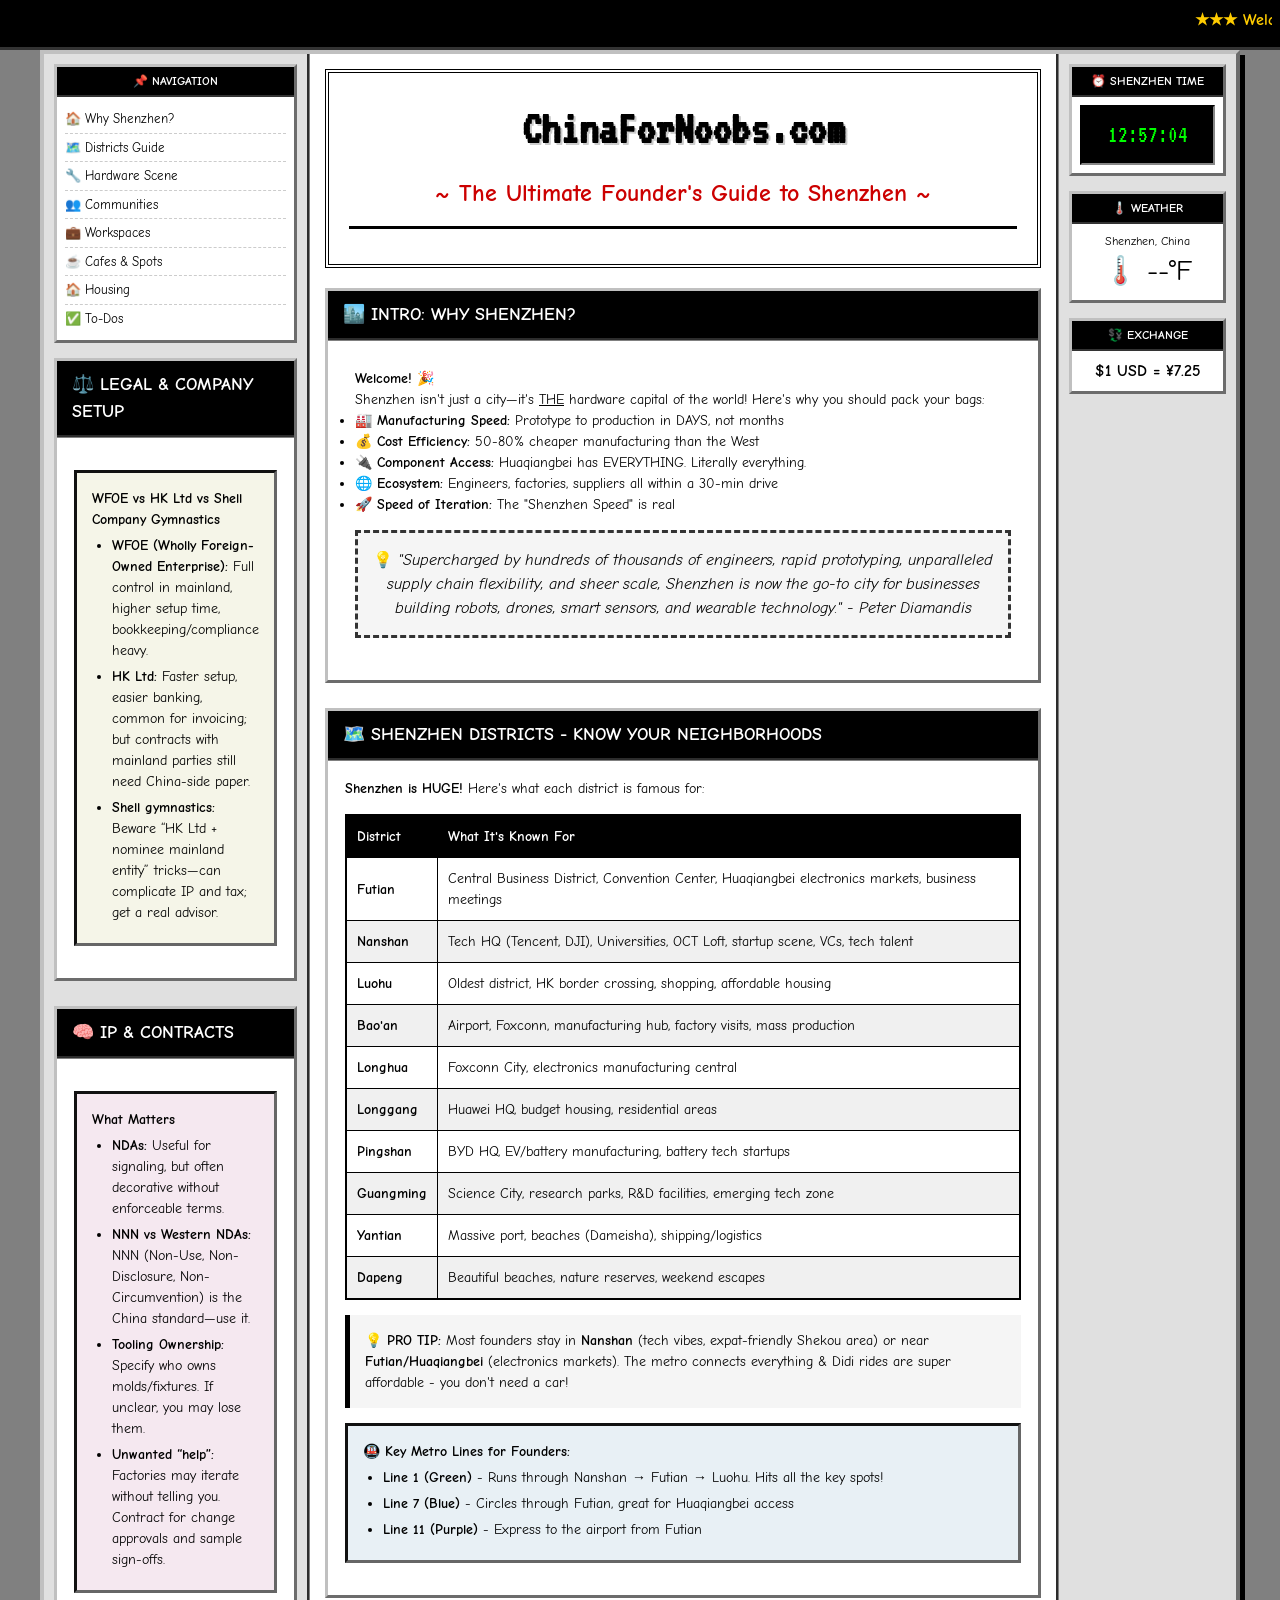
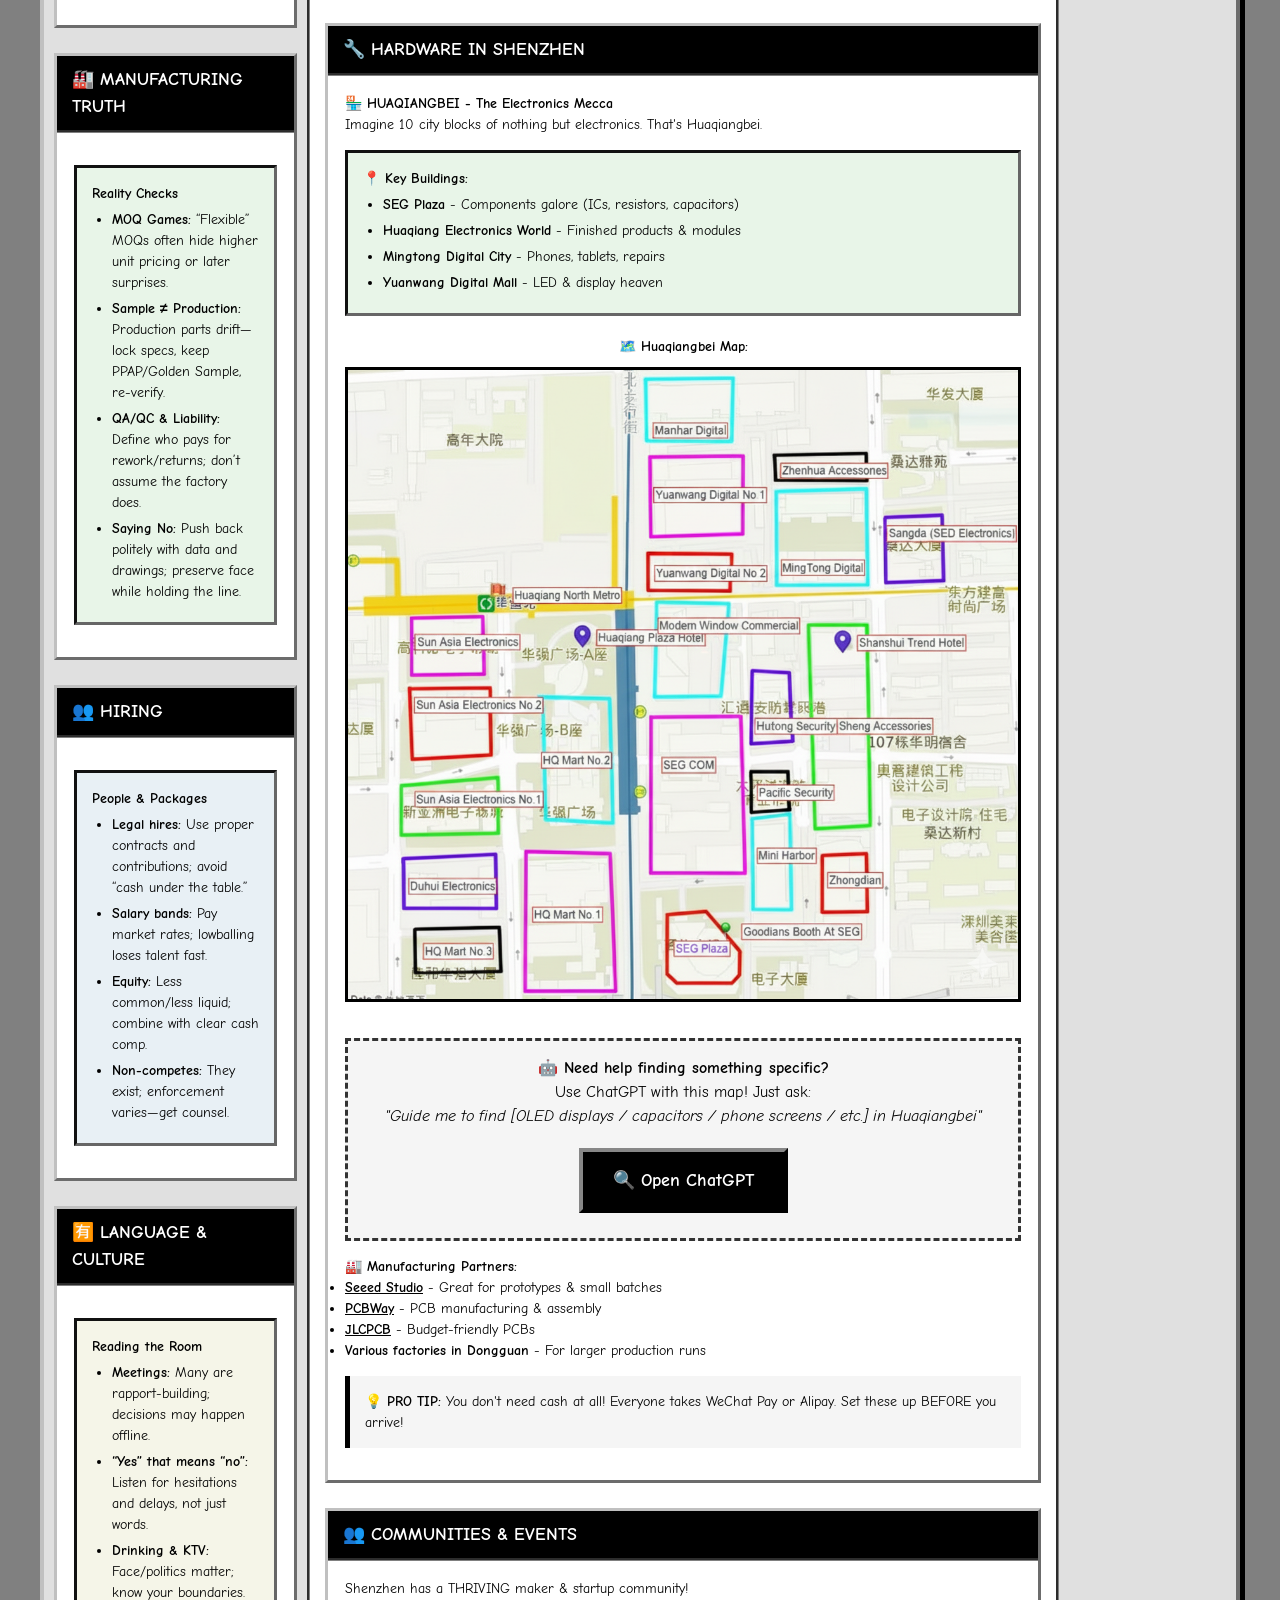
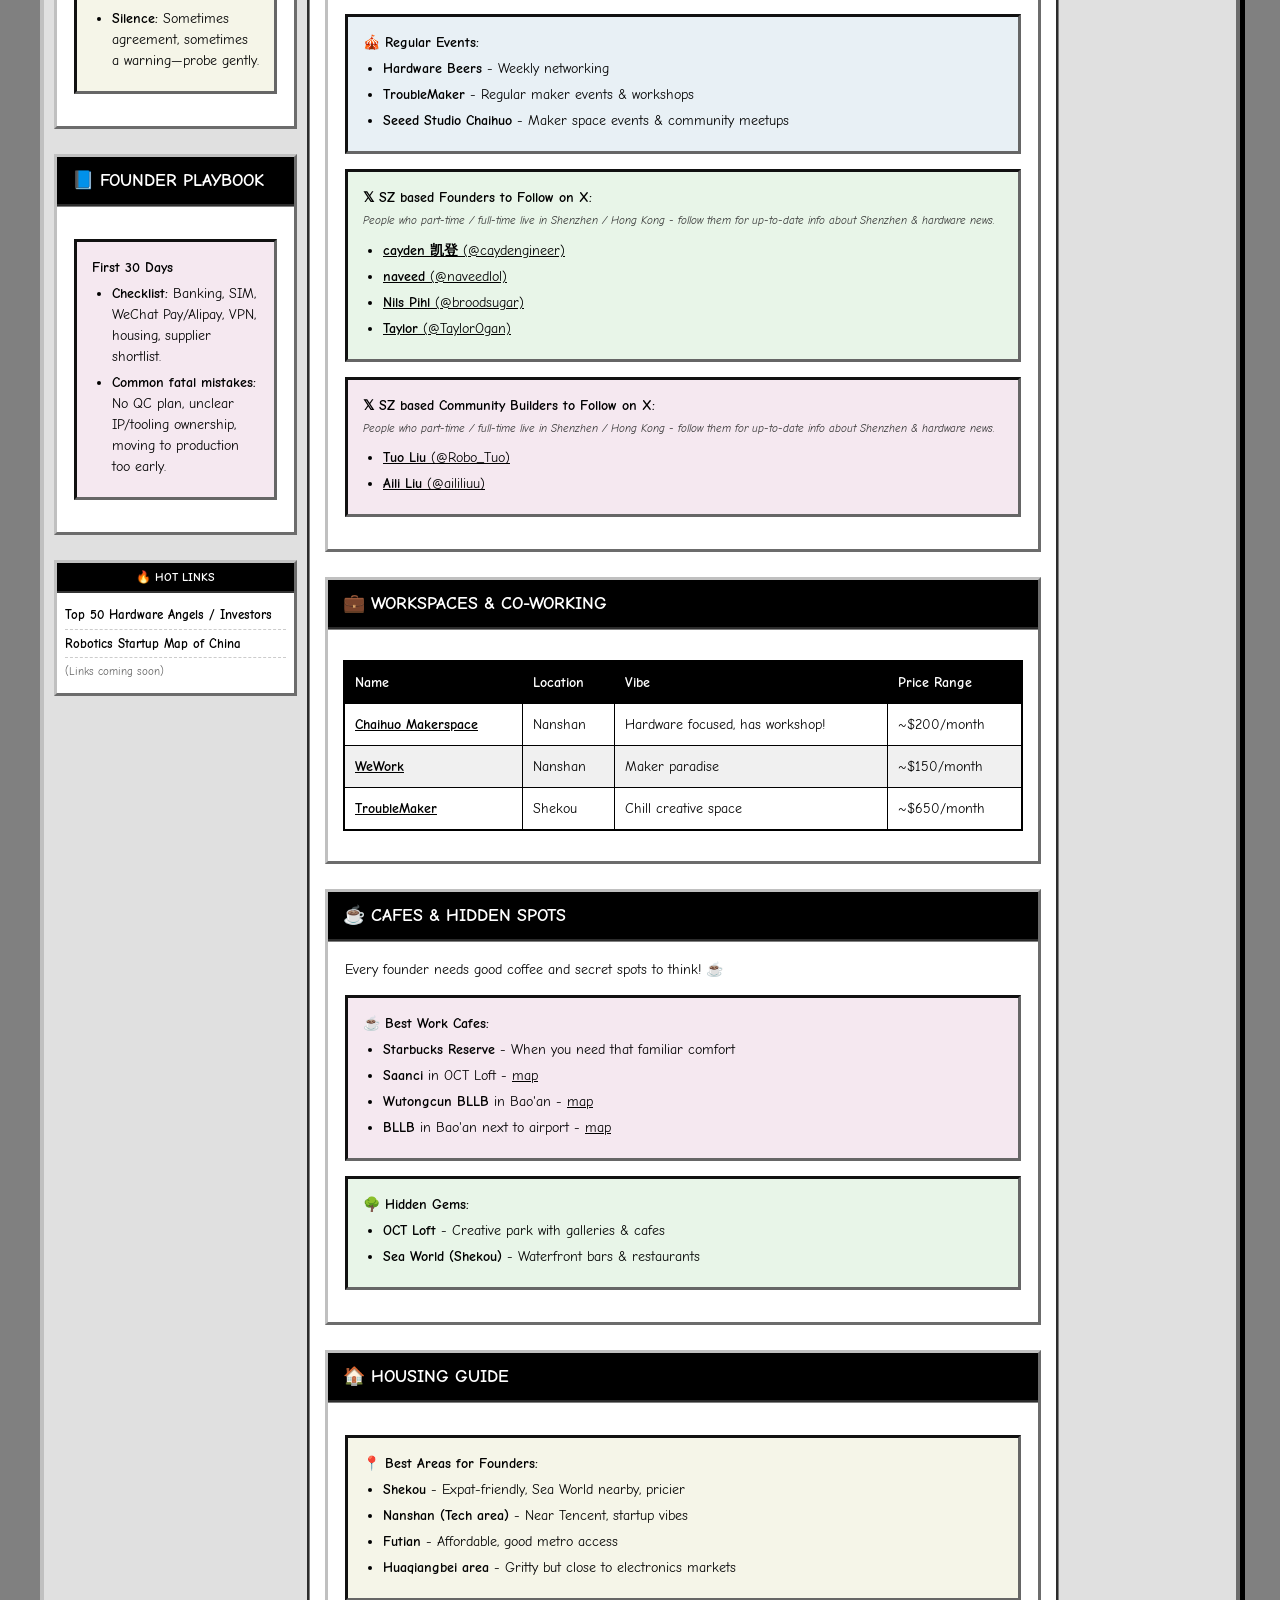
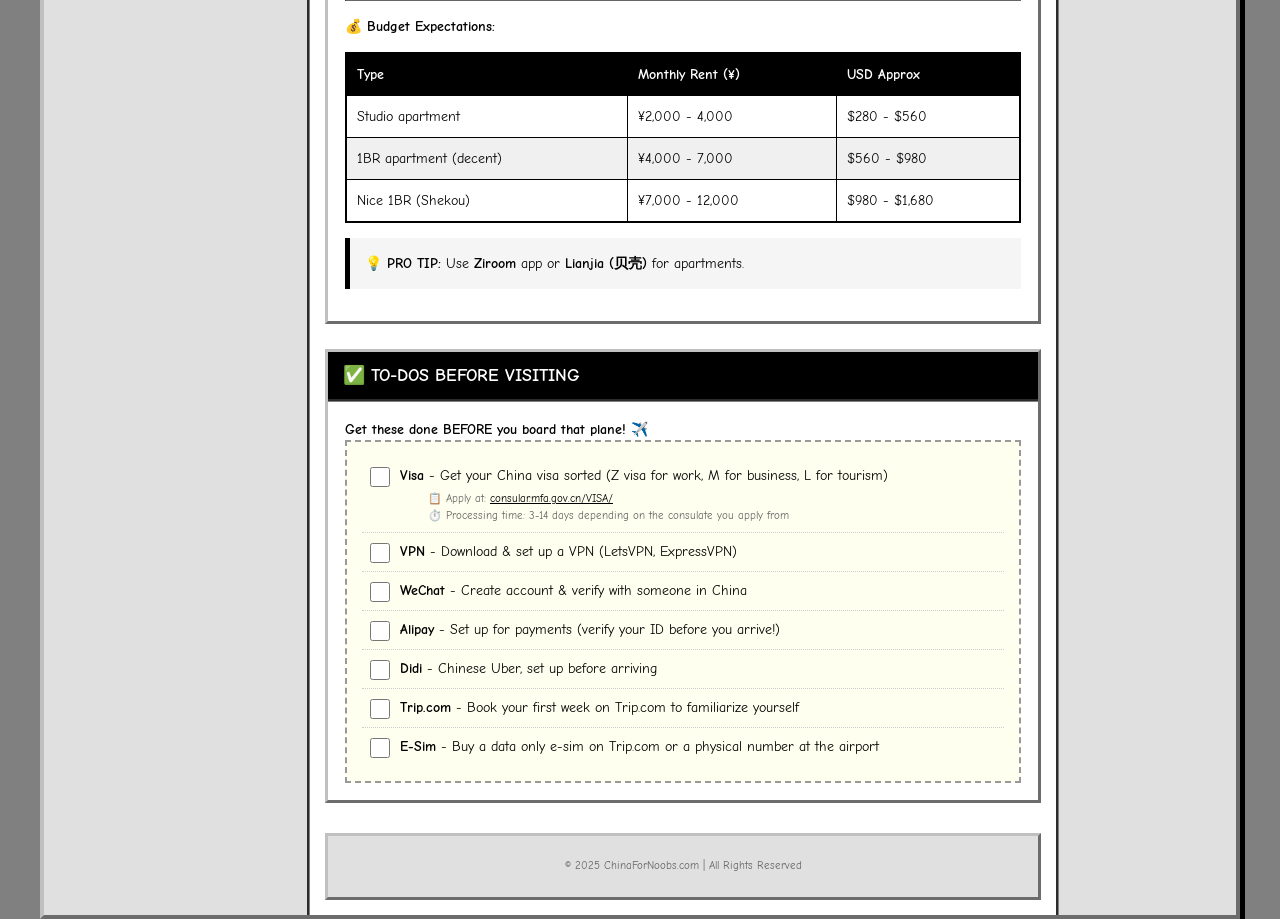
==== index.html @ 2da3eba3 "updated to be able to push v1" ====
<!DOCTYPE html>
<html lang="en">
<head>
    <meta charset="UTF-8">
    <meta name="viewport" content="width=device-width, initial-scale=1.0">
    <title>ChinaForNoobs.com - Your Ultimate Shenzhen Founder Guide! 🚀</title>
    <link rel="stylesheet" href="style.css">
    <!-- Google tag (gtag.js) -->
    <script async src="https://www.googletagmanager.com/gtag/js?id=G-B983FGTJJH"></script>
    <script>
      window.dataLayer = window.dataLayer || [];
      function gtag(){dataLayer.push(arguments);}
      gtag('js', new Date());
      gtag('config', 'G-B983FGTJJH');
    </script>
</head>
<body>
    <!-- Classic 90s Header -->
    <div class="header-banner">
        <marquee behavior="scroll" direction="left" scrollamount="3">
            ★★★ Welcome to ChinaForNoobs.com! ★★★ Your #1 Resource for Founders Moving to Shenzhen! ★★★ Last Updated: December 2025 ★★★ You are visitor #<span id="visitor-count">48,291</span>! ★★★
        </marquee>
    </div>

    <table class="main-layout" cellpadding="0" cellspacing="0">
        <tr>
            <!-- Left Sidebar -->
            <td class="sidebar-left">
                <div class="sidebar-box">
                    <div class="sidebar-title">📌 NAVIGATION</div>
                    <ul class="nav-list">
                        <li><a href="#intro">🏠 Why Shenzhen?</a></li>
                        <li><a href="#districts">🗺️ Districts Guide</a></li>
                        <li><a href="#hardware">🔧 Hardware Scene</a></li>
                        <li><a href="#communities">👥 Communities</a></li>
                        <li><a href="#workspaces">💼 Workspaces</a></li>
                        <li><a href="#cafes">☕ Cafes & Spots</a></li>
                        <li><a href="#housing">🏠 Housing</a></li>
                        <li><a href="#todos">✅ To-Dos</a></li>
                    </ul>
                </div>

                <!-- Legal & Setup Section -->
                <div class="content-section" id="legal">
                    <div class="section-header">
                        ⚖️ LEGAL & COMPANY SETUP
                    </div>
                    <div class="section-content">
                        <table class="inner-table">
                            <tr>
                                <td>
                                    <div class="info-box yellow">
                                        <b>WFOE vs HK Ltd vs Shell Company Gymnastics</b>
                                        <ul>
                                            <li><b>WFOE (Wholly Foreign-Owned Enterprise):</b> Full control in mainland, higher setup time, bookkeeping/compliance heavy.</li>
                                            <li><b>HK Ltd:</b> Faster setup, easier banking, common for invoicing; but contracts with mainland parties still need China-side paper.</li>
                                            <li><b>Shell gymnastics:</b> Beware “HK Ltd + nominee mainland entity” tricks—can complicate IP and tax; get a real advisor.</li>
                                        </ul>
                                    </div>
                                </td>
                            </tr>
                        </table>
                    </div>
                </div>

                <!-- IP & Contracts Section -->
                <div class="content-section" id="ip-contracts">
                    <div class="section-header">
                        🧠 IP & CONTRACTS
                    </div>
                    <div class="section-content">
                        <table class="inner-table">
                            <tr>
                                <td>
                                    <div class="info-box pink">
                                        <b>What Matters</b>
                                        <ul>
                                            <li><b>NDAs:</b> Useful for signaling, but often decorative without enforceable terms.</li>
                                            <li><b>NNN vs Western NDAs:</b> NNN (Non-Use, Non-Disclosure, Non-Circumvention) is the China standard—use it.</li>
                                            <li><b>Tooling Ownership:</b> Specify who owns molds/fixtures. If unclear, you may lose them.</li>
                                            <li><b>Unwanted “help”:</b> Factories may iterate without telling you. Contract for change approvals and sample sign-offs.</li>
                                        </ul>
                                    </div>
                                </td>
                            </tr>
                        </table>
                    </div>
                </div>

                <!-- Manufacturing Truth Section -->
                <div class="content-section" id="manufacturing-truth">
                    <div class="section-header">
                        🏭 MANUFACTURING TRUTH
                    </div>
                    <div class="section-content">
                        <table class="inner-table">
                            <tr>
                                <td>
                                    <div class="info-box green">
                                        <b>Reality Checks</b>
                                        <ul>
                                            <li><b>MOQ Games:</b> “Flexible” MOQs often hide higher unit pricing or later surprises.</li>
                                            <li><b>Sample ≠ Production:</b> Production parts drift—lock specs, keep PPAP/Golden Sample, re-verify.</li>
                                            <li><b>QA/QC & Liability:</b> Define who pays for rework/returns; don’t assume the factory does.</li>
                                            <li><b>Saying No:</b> Push back politely with data and drawings; preserve face while holding the line.</li>
                                        </ul>
                                    </div>
                                </td>
                            </tr>
                        </table>
                    </div>
                </div>

                <!-- Hiring Section -->
                <div class="content-section" id="hiring">
                    <div class="section-header">
                        👥 HIRING
                    </div>
                    <div class="section-content">
                        <table class="inner-table">
                            <tr>
                                <td>
                                    <div class="info-box blue">
                                        <b>People & Packages</b>
                                        <ul>
                                            <li><b>Legal hires:</b> Use proper contracts and contributions; avoid “cash under the table.”</li>
                                            <li><b>Salary bands:</b> Pay market rates; lowballing loses talent fast.</li>
                                            <li><b>Equity:</b> Less common/less liquid; combine with clear cash comp.</li>
                                            <li><b>Non-competes:</b> They exist; enforcement varies—get counsel.</li>
                                        </ul>
                                    </div>
                                </td>
                            </tr>
                        </table>
                    </div>
                </div>

                <!-- Language & Culture Section -->
                <div class="content-section" id="culture">
                    <div class="section-header">
                        🈶 LANGUAGE & CULTURE
                    </div>
                    <div class="section-content">
                        <table class="inner-table">
                            <tr>
                                <td>
                                    <div class="info-box yellow">
                                        <b>Reading the Room</b>
                                        <ul>
                                            <li><b>Meetings:</b> Many are rapport-building; decisions may happen offline.</li>
                                            <li><b>“Yes” that means “no”:</b> Listen for hesitations and delays, not just words.</li>
                                            <li><b>Drinking & KTV:</b> Face/politics matter; know your boundaries.</li>
                                            <li><b>Silence:</b> Sometimes agreement, sometimes a warning—probe gently.</li>
                                        </ul>
                                    </div>
                                </td>
                            </tr>
                        </table>
                    </div>
                </div>

                <!-- Founder Playbook Section -->
                <div class="content-section" id="founder-playbook">
                    <div class="section-header">
                        📘 FOUNDER PLAYBOOK
                    </div>
                    <div class="section-content">
                        <table class="inner-table">
                            <tr>
                                <td>
                                    <div class="info-box pink">
                                        <b>First 30 Days</b>
                                        <ul>
                                            <li><b>Checklist:</b> Banking, SIM, WeChat Pay/Alipay, VPN, housing, supplier shortlist.</li>
                                            <li><b>Common fatal mistakes:</b> No QC plan, unclear IP/tooling ownership, moving to production too early.</li>
                                        </ul>
                                    </div>
                                </td>
                            </tr>
                        </table>
                    </div>
                </div>

                <div class="sidebar-box">
                    <div class="sidebar-title">🔥 HOT LINKS</div>
                    <ul class="nav-list">
                        <li><b>Top 50 Hardware Angels / Investors</b></li>
                        <li><b>Robotics Startup Map of China</b></li>
                        <li class="small-text" style="padding-top: 6px; list-style: none;">(Links coming soon)</li>
                    </ul>
                </div>

            </td>

            <!-- Main Content -->
            <td class="main-content">
                <!-- Logo/Title Area -->
                <div class="logo-area">
                    <h1 class="rainbow-text">
                        ChinaForNoobs.com   
                    </h1>
                    <h2 class="tagline">~ The Ultimate Founder's Guide to Shenzhen ~</h2>
                    <hr class="rainbow-hr">
                </div>

                <!-- Why Shenzhen Section -->
                <div class="content-section" id="intro">
                    <div class="section-header">
                        🏙️ INTRO: WHY SHENZHEN?
                    </div>
                    <div class="section-content">
                        <table class="inner-table">
                            <tr>
                                <td class="text-cell">
                                    <p><b>Welcome!</b> 🎉</p>
                                    <p>Shenzhen isn't just a city—it's <u>THE</u> hardware capital of the world! Here's why you should pack your bags:</p>
                                    <ul>
                                        <li>🏭 <b>Manufacturing Speed:</b> Prototype to production in DAYS, not months</li>
                                        <li>💰 <b>Cost Efficiency:</b> 50-80% cheaper manufacturing than the West</li>
                                        <li>🔌 <b>Component Access:</b> Huaqiangbei has EVERYTHING. Literally everything.</li>
                                        <li>🌐 <b>Ecosystem:</b> Engineers, factories, suppliers all within a 30-min drive</li>
                                        <li>🚀 <b>Speed of Iteration:</b> The "Shenzhen Speed" is real</li>
                                    </ul>
                                    <p class="highlight-box">
                                        💡 <i>"Supercharged by hundreds of thousands of engineers, rapid prototyping, unparalleled supply chain flexibility, and sheer scale, Shenzhen is now the go-to city for businesses building robots, drones, smart sensors, and wearable technology." - Peter Diamandis</i>
                                    </p>
                                </td>
                            </tr>
                        </table>
                    </div>
                </div>

                <!-- Districts Section -->
                <div class="content-section" id="districts">
                    <div class="section-header">
                        🗺️ SHENZHEN DISTRICTS - KNOW YOUR NEIGHBORHOODS
                    </div>
                    <div class="section-content">
                        <table class="inner-table">
                            <tr>
                                <td>
                                    <p><b>Shenzhen is HUGE!</b> Here's what each district is famous for:</p>
                                    
                                    <table class="data-table">
                                        <tr class="table-header">
                                            <th>District</th>
                                            <th>What It's Known For</th>
                                        </tr>
                                        <tr>
                                            <td><b>Futian</b></td>
                                            <td>Central Business District, Convention Center, Huaqiangbei electronics markets, business meetings</td>
                                        </tr>
                                        <tr class="alt-row">
                                            <td><b>Nanshan</b></td>
                                            <td>Tech HQ (Tencent, DJI), Universities, OCT Loft, startup scene, VCs, tech talent</td>
                                        </tr>
                                        <tr>
                                            <td><b>Luohu</b></td>
                                            <td>Oldest district, HK border crossing, shopping, affordable housing</td>
                                        </tr>
                                        <tr class="alt-row">
                                            <td><b>Bao'an</b></td>
                                            <td>Airport, Foxconn, manufacturing hub, factory visits, mass production</td>
                                        </tr>
                                        <tr>
                                            <td><b>Longhua</b></td>
                                            <td>Foxconn City, electronics manufacturing central</td>
                                        </tr>
                                        <tr class="alt-row">
                                            <td><b>Longgang</b></td>
                                            <td>Huawei HQ, budget housing, residential areas</td>
                                        </tr>
                                        <tr>
                                            <td><b>Pingshan</b></td>
                                            <td>BYD HQ, EV/battery manufacturing, battery tech startups</td>
                                        </tr>
                                        <tr class="alt-row">
                                            <td><b>Guangming</b></td>
                                            <td>Science City, research parks, R&D facilities, emerging tech zone</td>
                                        </tr>
                                        <tr>
                                            <td><b>Yantian</b></td>
                                            <td>Massive port, beaches (Dameisha), shipping/logistics</td>
                                        </tr>
                                        <tr class="alt-row">
                                            <td><b>Dapeng</b></td>
                                            <td>Beautiful beaches, nature reserves, weekend escapes</td>
                                        </tr>
                                    </table>

                                    <div class="tip-box">
                                        💡 <b>PRO TIP:</b> Most founders stay in <b>Nanshan</b> (tech vibes, expat-friendly Shekou area) or near <b>Futian/Huaqiangbei</b> (electronics markets). The metro connects everything & Didi rides are super affordable - you don't need a car!
                                    </div>

                                    <div class="info-box blue">
                                        <b>🚇 Key Metro Lines for Founders:</b>
                                        <ul>
                                            <li><b>Line 1 (Green)</b> - Runs through Nanshan → Futian → Luohu. Hits all the key spots!</li>
                                            <li><b>Line 7 (Blue)</b> - Circles through Futian, great for Huaqiangbei access</li>
                                            <li><b>Line 11 (Purple)</b> - Express to the airport from Futian</li>
                                        </ul>
                                    </div>
                                </td>
                            </tr>
                        </table>
                    </div>
                </div>

                <!-- Hardware Section -->
                <div class="content-section" id="hardware">
                    <div class="section-header">
                        🔧 HARDWARE IN SHENZHEN
                    </div>
                    <div class="section-content">
                        <table class="inner-table">
                            <tr>
                                <td>
                                    <p><b>🏪 HUAQIANGBEI - The Electronics Mecca</b></p>
                                    <p>Imagine 10 city blocks of nothing but electronics. That's Huaqiangbei.</p>
                                    
                                    <div class="info-box green">
                                        <b>📍 Key Buildings:</b>
                                        <ul>
                                            <li><b>SEG Plaza</b> - Components galore (ICs, resistors, capacitors)</li>
                                            <li><b>Huaqiang Electronics World</b> - Finished products & modules</li>
                                            <li><b>Mingtong Digital City</b> - Phones, tablets, repairs</li>
                                            <li><b>Yuanwang Digital Mall</b> - LED & display heaven</li>
                                        </ul>
                                    </div>

                                    <div style="text-align: center; margin: 20px 0;">
                                        <p><b>🗺️ Huaqiangbei Map:</b></p>
                                        <img src="huaqiangbei-map.png" alt="Huaqiangbei Electronics Market Map" style="max-width: 100%; border: 3px solid #000; margin: 10px 0;">
                                    </div>

                                    <div class="highlight-box">
                                        <p><b>🤖 Need help finding something specific?</b></p>
                                        <p>Use ChatGPT with this map! Just ask:</p>
                                        <p><i>"Guide me to find [OLED displays / capacitors / phone screens / etc.] in Huaqiangbei"</i></p>
                                        <p style="margin-top: 10px;">
                                            <a href="https://chat.openai.com" target="_blank" class="big-button">🔍 Open ChatGPT</a>
                                        </p>
                                        <!-- <p class="small-text" style="margin-top: 10px;">Tip: Share this map with ChatGPT and ask which building to visit for your specific components!</p> -->
                                    </div>

                                    <p><b>🏭 Manufacturing Partners:</b></p>
                                    <ul>
                                        <li><a href="https://www.seeedstudio.com" target="_blank"><b>Seeed Studio</b></a> - Great for prototypes & small batches</li>
                                        <li><a href="https://www.pcbway.com" target="_blank"><b>PCBWay</b></a> - PCB manufacturing & assembly</li>
                                        <li><a href="https://jlcpcb.com" target="_blank"><b>JLCPCB</b></a> - Budget-friendly PCBs</li>
                                        <li><b>Various factories in Dongguan</b> - For larger production runs</li>
                                    </ul>

                                    <div class="tip-box">
                                        💡 <b>PRO TIP:</b> You don't need cash at all! Everyone takes WeChat Pay or Alipay. Set these up BEFORE you arrive!
                                    </div>
                                </td>
                            </tr>
                        </table>
                    </div>
                </div>

                <!-- Communities Section -->
                <div class="content-section" id="communities">
                    <div class="section-header">
                        👥 COMMUNITIES & EVENTS
                    </div>
                    <div class="section-content">
                        <table class="inner-table">
                            <tr>
                                <td>
                                    <p>Shenzhen has a THRIVING maker & startup community!</p>
                                    
                                    <div class="info-box blue">
                                        <b>🎪 Regular Events:</b>
                                        <ul>
                                            <li><b>Hardware Beers</b> - Weekly networking</li>
                                            <li><b>TroubleMaker</b> - Regular maker events & workshops</li>
                                            <li><b>Seeed Studio Chaihuo</b> - Maker space events & community meetups</li>
                                        </ul>
                                    </div>

                                    <div class="info-box green">
                                        <b>𝕏 SZ based Founders to Follow on X:</b>
                                        <p class="small-text" style="margin: 5px 0 10px 0; color: #333;"><i>People who part-time / full-time live in Shenzhen / Hong Kong - follow them for up-to-date info about Shenzhen & hardware news.</i></p>
                                        <ul>
                                            <li><a href="https://x.com/caydengineer" target="_blank"><b>cayden 凯登</b> (@caydengineer)</a></li>
                                            <li><a href="https://x.com/naveedlol" target="_blank"><b>naveed</b> (@naveedlol)</a></li>
                                            <li><a href="https://x.com/broodsugar" target="_blank"><b>Nils Pihl</b> (@broodsugar)</a></li>
                                            <li><a href="https://x.com/TaylorOgan" target="_blank"><b>Taylor</b> (@TaylorOgan)</a></li>
                                        </ul>
                                    </div>

                                    <div class="info-box pink">
                                        <b>𝕏 SZ based Community Builders to Follow on X:</b>
                                        <p class="small-text" style="margin: 5px 0 10px 0; color: #333;"><i>People who part-time / full-time live in Shenzhen / Hong Kong - follow them for up-to-date info about Shenzhen & hardware news.</i></p>
                                        <ul>
                                            <li><a href="https://x.com/Robo_Tuo" target="_blank"><b>Tuo Liu</b> (@Robo_Tuo)</a></li>
                                            <li><a href="https://x.com/aililiuu" target="_blank"><b>Aili Liu</b> (@aililiuu)</a></li>
                                        </ul>
                                    </div>
                                </td>
                            </tr>
                        </table>
                    </div>
                </div>

                <!-- Workspaces Section -->
                <div class="content-section" id="workspaces">
                    <div class="section-header">
                        💼 WORKSPACES & CO-WORKING
                    </div>
                    <div class="section-content">
                        <table class="data-table">
                            <tr class="table-header">
                                <th>Name</th>
                                <th>Location</th>
                                <th>Vibe</th>
                                <th>Price Range</th>
                            </tr>
                            <tr>
                                <td><a href="https://www.seeedstudio.com/chaihuo-makerspace" target="_blank"><b>Chaihuo Makerspace</b></a></td>
                                <td>Nanshan</td>
                                <td>Hardware focused, has workshop!</td>
                                <td>~$200/month</td>
                            </tr>
                            <tr class="alt-row">
                                <td><a href="https://www.wework.cn/en-US/" target="_blank"><b>WeWork</b></a></td>
                                <td>Nanshan</td>
                                <td>Maker paradise</td>
                                <td>~$150/month</td>
                            </tr>
                            
                            <tr>
                                <td><a href="http://troublemakershenzhen.com" target="_blank"><b>TroubleMaker</b></a></td>
                                <td>Shekou</td>
                                <td>Chill creative space</td>
                                <td>~$650/month</td>
                            </tr>
                        </table>
                    </div>
                </div>

                <!-- Cafes Section -->
                <div class="content-section" id="cafes">
                    <div class="section-header">
                        ☕ CAFES & HIDDEN SPOTS
                    </div>
                    <div class="section-content">
                        <table class="inner-table">
                            <tr>
                                <td>
                                    <p>Every founder needs good coffee and secret spots to think! ☕</p>
                                    
                                    <div class="info-box pink">
                                        <b>☕ Best Work Cafes:</b>
                                        <ul>
                                            <li><b>Starbucks Reserve</b> - When you need that familiar comfort</li>
                                            <li><b>Saanci</b> in OCT Loft - <a href="https://maps.apple.com/place?address=Jingxiu%20North%20Street%20No.8%20No.1-9%20Block%20F1%20No.101-104,%20Nanshan,%20Shenzhen,%20Guangdong%20China&coordinate=22.537301,113.993400&name=SAANCI%20Shan%20Chi%20Coffee%20(OCT-Loft%20Shop)&place-id=H2710I3F975A89E5ECD&map=explore" target="_blank">map</a></li>
                                            <li><b>Wutongcun BLLB</b> in Bao'an - <a href="https://maps.apple.com/place?address=Taihua%20Wutongcun%20Block%208%20Building%201,%20Bao'an,%20Shenzhen,%20Guangdong%20China&coordinate=22.550672,113.889866&name=Wutongcun%20BLLB&place-id=H2710I3F956006DE51C&map=explore" target="_blank">map</a></li>
                                            <li><b>BLLB</b> in Bao'an next to airport - <a href="https://maps.apple.com/place?address=Hangkong%20Road%20Taihua%20Wutong%20Island%204%20Building%20B1,%20Bao'an,%20Shenzhen,%20Guangdong%20China&coordinate=22.605762,113.838157&name=BLLB%20Books%20Coffee%20(Taihua%20Wutong%20Dao%20Shop)&place-id=H2710I3F932106841FE&map=explore" target="_blank">map</a></li>
                                        </ul>
                                    </div>

                                    <div class="info-box green">
                                        <b>🌳 Hidden Gems:</b>
                                        <ul>
                                            <li><b>OCT Loft</b> - Creative park with galleries & cafes</li>
                                            <li><b>Sea World (Shekou)</b> - Waterfront bars & restaurants</li>
                                        </ul>
                                    </div>
                                </td>
                            </tr>
                        </table>
                    </div>
                </div>

                <!-- Housing Section -->
                <div class="content-section" id="housing">
                    <div class="section-header">
                        🏠 HOUSING GUIDE
                    </div>
                    <div class="section-content">
                        <table class="inner-table">
                            <tr>
                                <td>
                                    <div class="info-box yellow">
                                        <b>📍 Best Areas for Founders:</b>
                                        <ul>
                                            <li><b>Shekou</b> - Expat-friendly, Sea World nearby, pricier</li>
                                            <li><b>Nanshan (Tech area)</b> - Near Tencent, startup vibes</li>
                                            <li><b>Futian</b> - Affordable, good metro access</li>
                                            <li><b>Huaqiangbei area</b> - Gritty but close to electronics markets</li>
                                        </ul>
                                    </div>

                                    <p><b>💰 Budget Expectations:</b></p>
                                    <table class="data-table">
                                        <tr class="table-header">
                                            <th>Type</th>
                                            <th>Monthly Rent (¥)</th>
                                            <th>USD Approx</th>
                                        </tr>
                                        <tr>
                                            <td>Studio apartment</td>
                                            <td>¥2,000 - 4,000</td>
                                            <td>$280 - $560</td>
                                        </tr>
                                        <tr class="alt-row">
                                            <td>1BR apartment (decent)</td>
                                            <td>¥4,000 - 7,000</td>
                                            <td>$560 - $980</td>
                                        </tr>
                                        <tr>
                                            <td>Nice 1BR (Shekou)</td>
                                            <td>¥7,000 - 12,000</td>
                                            <td>$980 - $1,680</td>
                                        </tr>
                                    </table>

                                    <div class="tip-box">
                                        💡 <b>PRO TIP:</b> Use <b>Ziroom</b> app or <b>Lianjia (贝壳)</b> for apartments.
                                    </div>
                                </td>
                            </tr>
                        </table>
                    </div>
                </div>

                <!-- To-Dos Section -->
                <div class="content-section" id="todos">
                    <div class="section-header">
                        ✅ TO-DOS BEFORE VISITING
                    </div>
                    <div class="section-content">
                        <table class="inner-table">
                            <tr>
                                <td>
                                    <p><b>Get these done BEFORE you board that plane! ✈️</b></p>
                                    
                                    <div class="checklist">
                                        <div class="checklist-item">
                                            <input type="checkbox" id="todo1">
                                            <label for="todo1">
                                                <b>Visa</b> - Get your China visa sorted (Z visa for work, M for business, L for tourism)
                                                <br>
                                                <span class="small-text" style="margin-left: 28px; display: block; margin-top: 5px;">
                                                    📋 Apply at: <a href="https://consular.mfa.gov.cn/VISA/" target="_blank">consular.mfa.gov.cn/VISA/</a>
                                                    <br>
                                                    ⏱️ Processing time: 3-14 days depending on the consulate you apply from
                                                </span>
                                            </label>
                                        </div>
                                        <div class="checklist-item">
                                            <input type="checkbox" id="todo2">
                                            <label for="todo2"><b>VPN</b> - Download & set up a VPN (LetsVPN, ExpressVPN)</label>
                                        </div>
                                        <div class="checklist-item">
                                            <input type="checkbox" id="todo3">
                                            <label for="todo3"><b>WeChat</b> - Create account & verify with someone in China</label>
                                        </div>
                                        <div class="checklist-item">
                                            <input type="checkbox" id="todo4">
                                            <label for="todo4"><b>Alipay</b> - Set up for payments (verify your ID before you arrive!)</label>
                                        </div>
                                        <div class="checklist-item">
                                            <input type="checkbox" id="todo7">
                                            <label for="todo7"><b>Didi</b> - Chinese Uber, set up before arriving</label>
                                        </div>
                                        <div class="checklist-item">
                                            <input type="checkbox" id="todo8">
                                            <label for="todo8"><b>Trip.com</b> - Book your first week on Trip.com to familiarize yourself</label>
                                        </div>
                                        <div class="checklist-item">
                                            <input type="checkbox" id="todo9">
                                            <label for="todo9"><b>E-Sim</b> - Buy a data only e-sim on Trip.com or a physical number at the airport</label>
                                        </div>
                                    </div>

                                </td>
                            </tr>
                        </table>
                    </div>
                </div>

                <!-- Footer -->
                <div class="footer-section">
                    <table class="footer-table">
                        <tr>
                            <td>
                                <p class="small-text">© 2025 ChinaForNoobs.com | All Rights Reserved</p>
                            </td>
                        </tr>
                    </table>
                </div>
            </td>

            <!-- Right Sidebar -->
            <td class="sidebar-right">
                <div class="sidebar-box">
                    <div class="sidebar-title">⏰ SHENZHEN TIME</div>
                    <div id="shenzhen-clock" class="clock"></div>
                </div>

                <div class="sidebar-box">
                    <div class="sidebar-title">🌡️ WEATHER</div>
                    <div class="weather-widget">
                        <p>Shenzhen, China</p>
                        <p class="big-temp">🌡️ --°F</p>
                        <!-- <p class="small-text blink">● LIVE</p> -->
                    </div>
                </div>

                <div class="sidebar-box">
                    <div class="sidebar-title">💱 EXCHANGE</div>
                    <p class="exchange-rate">
                        $1 USD = ¥7.25 
                    </p>
                    <!-- <p class="small-text blink">● LIVE</p> -->
                </div>
            </td>
        </tr>
    </table>

    <!-- Bottom Banner -->
    <!-- <div class="bottom-banner">
        <marquee behavior="alternate" direction="left" scrollamount="2">
            🚀 Join thousands of founders who made the leap to Shenzhen! 🚀 Start your hardware journey TODAY! 🚀
        </marquee>
    </div> -->

    <!-- Email Subscription Modal -->
    <div id="email-modal" class="email-modal-overlay" style="display: none;">
        <div class="email-modal-box">
            <div class="email-modal-header">
                📧 SUBSCRIBE TO CHINAFORNOOBS! 📧
            </div>
            <div class="email-modal-content">
                <p><b>🎉 Welcome to ChinaForNoobs.com!</b></p>
                <p>Get exclusive updates, tips, and insider info about Shenzhen delivered straight to your inbox!</p>
                <p class="blink">⭐ <b>FREE</b> - No spam, just pure value! ⭐</p>
                <form id="email-subscription-form" onsubmit="handleEmailSubmit(event)">
                    <div class="form-group">
                        <label for="subscriber-email">📬 Your Email Address:</label>
                        <input 
                            type="email" 
                            id="subscriber-email" 
                            required 
                            placeholder="founder@example.com"
                            autocomplete="email"
                        >
                    </div>
                    <button type="submit" class="big-button">
                        🚀 SUBSCRIBE & CONTINUE TO SITE! 🚀
                    </button>
                </form>
                <p class="small-text" style="margin-top: 15px; text-align: center;">
                    By subscribing, you agree to receive awesome Shenzhen tips! 🔥
                </p>
            </div>
        </div>
    </div>

    <script src="script.js"></script>
</body>
</html>
---- style.css ----
/* ==========================================
   ChinaForNoobs.com - Retro 90s/2000s Styles
   Mostly B&W with accent colors
   ========================================== */

/* Import some classic-ish fonts */
@import url('https://fonts.googleapis.com/css2?family=Comic+Neue:wght@400;700&family=VT323&display=swap');

/* Reset and Base */
* {
    margin: 0;
    padding: 0;
    box-sizing: border-box;
}

body {
    font-family: 'Comic Neue', 'Comic Sans MS', cursive, sans-serif;
    background-color: #808080;
    color: #000000;
    font-size: 14px;
    line-height: 1.5;
}

a {
    color: #000000;
    text-decoration: underline;
}

a:visited {
    color: #333333;
}

a:hover {
    color: #cc0000;
    text-decoration: underline;
    cursor: pointer;
}

/* Classic Header Banner */
.header-banner {
    background-color: #000000;
    padding: 8px;
    color: #ffffff;
    font-weight: bold;
    font-size: 16px;
    border-bottom: 3px solid #333333;
}

.header-banner marquee {
    color: #ffcc00;
}

/* Main Table Layout - Very 90s! */
.main-layout {
    width: 100%;
    max-width: 1200px;
    margin: 0 auto;
    background-color: #ffffff;
    border: 4px outset #c0c0c0;
    box-shadow: 5px 5px 0 #000000;
}

/* Sidebars */
.sidebar-left,
.sidebar-right {
    width: 180px;
    background-color: #e0e0e0;
    vertical-align: top;
    padding: 10px;
    border-right: 3px groove #808080;
}

.sidebar-right {
    border-right: none;
    border-left: 3px groove #808080;
    background-color: #e0e0e0;
}

.sidebar-box {
    background-color: #ffffff;
    border: 3px outset #c0c0c0;
    margin-bottom: 15px;
    padding: 8px;
    text-align: center;
}

.sidebar-title {
    background-color: #000000;
    color: #ffffff;
    font-weight: bold;
    font-size: 12px;
    padding: 5px;
    margin: -8px -8px 8px -8px;
    text-transform: uppercase;
    border-bottom: 2px solid #333333;
}

.nav-list {
    list-style: none;
    text-align: left;
    font-size: 13px;
}

.nav-list li {
    padding: 4px 0;
    border-bottom: 1px dashed #cccccc;
}

.nav-list li:last-child {
    border-bottom: none;
}

.nav-list a {
    text-decoration: none;
    color: #000000;
}

.nav-list a:hover {
    color: #cc0000;
    background-color: #f0f0f0;
}

.gif-box {
    background-color: #f5f5f5;
}

.gif-box img {
    display: block;
    margin: 0 auto;
}

/* Main Content Area */
.main-content {
    background-color: #ffffff;
    vertical-align: top;
    padding: 15px;
}

/* Logo Area */
.logo-area {
    text-align: center;
    padding: 20px;
    background-color: #ffffff;
    border: 4px double #000000;
    margin-bottom: 20px;
}

.rainbow-text {
    font-family: 'VT323', 'Comic Neue', monospace;
    font-size: 48px;
    color: #000000;
    text-shadow: 2px 2px 0 #cccccc;
}

.tagline {
    font-family: 'Comic Neue', cursive;
    font-size: 24px;
    color: #cc0000;
    margin: 10px 0;
}

.subtitle {
    font-size: 16px;
    color: #333333;
    font-style: italic;
}

.rainbow-hr {
    height: 3px;
    background-color: #000000;
    border: none;
    margin: 15px 0;
}

/* Content Sections */
.content-section {
    margin-bottom: 25px;
    border: 3px outset #c0c0c0;
    background-color: #f5f5f5;
}

.section-header {
    background-color: #000000;
    color: #ffffff;
    font-size: 18px;
    font-weight: bold;
    padding: 10px 15px;
    border-bottom: 3px groove #808080;
}

.section-header img {
    vertical-align: middle;
    margin-right: 5px;
}

.section-content {
    padding: 15px;
    background-color: #ffffff;
}

.inner-table {
    width: 100%;
}

.text-cell {
    padding: 10px;
}

/* Info Boxes */
.info-box {
    padding: 15px;
    margin: 15px 0;
    border: 3px inset #c0c0c0;
}

.info-box.green {
    background-color: #e8f5e8;
    border-color: #666666;
}

.info-box.blue {
    background-color: #e8f0f5;
    border-color: #666666;
}

.info-box.yellow {
    background-color: #f5f5e8;
    border-color: #666666;
}

.info-box.pink {
    background-color: #f5e8f0;
    border-color: #666666;
}

.info-box ul {
    margin-left: 20px;
}

.info-box li {
    margin: 5px 0;
}

.highlight-box {
    background-color: #f5f5f5;
    padding: 15px;
    border: 3px dashed #333333;
    margin: 15px 0;
    text-align: center;
    font-size: 16px;
}

.tip-box {
    background-color: #f5f5f5;
    border-left: 5px solid #000000;
    padding: 15px;
    margin: 15px 0;
}

.warning-box {
    background-color: #f5f5f5;
    border: 3px solid #cc0000;
    padding: 15px;
    margin: 15px 0;
    text-align: center;
    font-weight: bold;
}

/* Data Tables */
.data-table {
    width: 100%;
    border-collapse: collapse;
    margin: 15px 0;
    border: 2px solid #000000;
}

.data-table th,
.data-table td {
    padding: 10px;
    border: 1px solid #000000;
    text-align: left;
}

.table-header {
    background-color: #000000;
}

.table-header th {
    color: #ffffff;
    font-weight: bold;
}

.alt-row {
    background-color: #f0f0f0;
}

/* Checklist */
.checklist {
    background-color: #fffff0;
    padding: 15px;
    border: 2px dashed #999999;
}

.checklist-item {
    padding: 8px;
    border-bottom: 1px dotted #cccccc;
    display: flex;
    align-items: flex-start;
    gap: 10px;
}

.checklist-item:last-child {
    border-bottom: none;
}

.checklist-item input[type="checkbox"] {
    width: 20px;
    height: 20px;
    margin-top: 2px;
}

.checklist-item label {
    flex: 1;
}

/* Buttons */
.big-button {
    display: inline-block;
    background-color: #000000;
    color: #ffffff !important;
    font-size: 18px;
    font-weight: bold;
    padding: 15px 30px;
    border: 4px outset #333333;
    text-decoration: none;
    cursor: pointer;
    margin: 10px;
}

.big-button:hover {
    background-color: #333333;
    border-style: inset;
}

.big-button:active {
    border-style: inset;
}

/* Blink Animation - Very 90s! */
.blink {
    animation: blink-animation 1s steps(2, start) infinite;
}

@keyframes blink-animation {
    to {
        visibility: hidden;
    }
}

/* Footer */
.footer-section {
    margin-top: 30px;
    text-align: center;
}

.footer-table {
    width: 100%;
    background-color: #e0e0e0;
    border: 3px outset #c0c0c0;
}

.footer-table td {
    padding: 20px;
    text-align: center;
}

.footer-table img {
    vertical-align: middle;
    margin: 0 5px;
}

.guestbook-link {
    margin-top: 15px;
    padding: 10px;
}

.guestbook-link img {
    vertical-align: middle;
}

/* Clock Widget */
.clock {
    font-family: 'VT323', monospace;
    font-size: 24px;
    color: #00ff00;
    background-color: #000000;
    padding: 10px;
    border: 2px inset #333333;
}

/* Weather Widget */
.weather-widget {
    font-size: 12px;
}

.big-temp {
    font-size: 28px;
    color: #000000;
}

/* Exchange Rate */
.exchange-rate {
    font-size: 16px;
    font-weight: bold;
    color: #000000;
}

/* Stats */
.stats-list {
    list-style: none;
    text-align: left;
    font-size: 12px;
}

.stats-list li {
    padding: 3px 0;
}

/* Text Utilities */
.center-text {
    text-align: center;
}

.small-text {
    font-size: 11px;
    color: #666666;
}

/* Bottom Banner */
.bottom-banner {
    background-color: #000000;
    padding: 10px;
    color: #ffcc00;
    font-weight: bold;
    font-size: 18px;
    border-top: 3px solid #333333;
}

/* ==========================================
   Community / Forum Page Styles
   ========================================== */

.forum-header {
    background-color: #000000;
    color: #ffffff;
    padding: 20px;
    text-align: center;
    border: 4px outset #333333;
    margin-bottom: 20px;
}

.forum-header h1 {
    font-size: 36px;
}

.forum-container {
    max-width: 900px;
    margin: 0 auto;
    padding: 20px;
}

.post-form {
    background-color: #f5f5f5;
    border: 3px outset #c0c0c0;
    padding: 20px;
    margin-bottom: 25px;
}

.post-form h2 {
    background-color: #333333;
    color: #ffffff;
    padding: 10px;
    margin: -20px -20px 15px -20px;
    text-align: center;
}

.form-group {
    margin-bottom: 15px;
}

.form-group label {
    display: block;
    font-weight: bold;
    margin-bottom: 5px;
    color: #000080;
}

.form-group input[type="text"],
.form-group textarea,
.form-group select {
    width: 100%;
    padding: 10px;
    font-family: 'Comic Neue', cursive;
    font-size: 14px;
    border: 2px inset #c0c0c0;
    background-color: #ffffff;
}

.form-group textarea {
    min-height: 100px;
    resize: vertical;
}

.submit-btn {
    background-color: #000000;
    color: #ffffff;
    font-size: 18px;
    font-weight: bold;
    padding: 12px 30px;
    border: 3px outset #333333;
    cursor: pointer;
    font-family: 'Comic Neue', cursive;
}

.submit-btn:hover {
    background-color: #333333;
}

.submit-btn:active {
    border-style: inset;
}

/* Forum Posts */
.posts-container {
    background-color: #ffffff;
    border: 3px outset #c0c0c0;
    padding: 15px;
}

.posts-header {
    background-color: #000000;
    color: #ffffff;
    padding: 10px 15px;
    margin: -15px -15px 15px -15px;
    font-size: 18px;
    font-weight: bold;
}

.post {
    border: 2px solid #cccccc;
    margin-bottom: 15px;
    background-color: #f9f9f9;
}

.post-header {
    background: linear-gradient(to bottom, #e0e0e0, #c0c0c0);
    padding: 8px 12px;
    border-bottom: 1px solid #999999;
    display: flex;
    justify-content: space-between;
    align-items: center;
}

.post-category {
    background-color: #333333;
    color: #ffffff;
    padding: 2px 8px;
    font-size: 11px;
    font-weight: bold;
    border-radius: 3px;
}

.post-category.housing { background-color: #555555; }
.post-category.hardware { background-color: #333333; }
.post-category.communities { background-color: #444444; }
.post-category.general { background-color: #666666; }

.post-date {
    font-size: 11px;
    color: #666666;
}

.post-title {
    background-color: #f5f5f5;
    padding: 10px 12px;
    font-weight: bold;
    font-size: 16px;
    border-bottom: 1px dashed #999999;
}

.post-content {
    padding: 15px;
    line-height: 1.6;
}

.post-footer {
    background-color: #f0f0f0;
    padding: 8px 12px;
    border-top: 1px solid #cccccc;
    display: flex;
    justify-content: space-between;
    font-size: 12px;
}

.post-author {
    color: #333333;
    font-weight: bold;
}

.reply-btn {
    background-color: #666666;
    color: #ffffff;
    padding: 5px 15px;
    border: 2px outset #888888;
    font-size: 12px;
    cursor: pointer;
    font-family: 'Comic Neue', cursive;
}

.reply-btn:hover {
    background-color: #444444;
}

/* Replies */
.replies-container {
    margin-left: 30px;
    border-left: 3px solid #cccccc;
    padding-left: 15px;
}

.reply {
    background-color: #f8f8f8;
    border: 1px solid #cccccc;
    padding: 10px;
    margin-bottom: 10px;
}

.reply-header {
    display: flex;
    justify-content: space-between;
    font-size: 11px;
    color: #666666;
    margin-bottom: 8px;
    padding-bottom: 5px;
    border-bottom: 1px dotted #cccccc;
}

.reply-author {
    color: #333333;
    font-weight: bold;
}

/* No posts message */
.no-posts {
    text-align: center;
    padding: 40px;
    color: #666666;
    font-style: italic;
}

.no-posts img {
    display: block;
    margin: 0 auto 15px auto;
}

/* Category Filter */
.category-filter {
    background-color: #f0f0f0;
    padding: 10px 15px;
    border: 2px inset #c0c0c0;
    margin-bottom: 15px;
    text-align: center;
}

.category-filter label {
    font-weight: bold;
    margin-right: 10px;
}

.category-filter select {
    padding: 5px 10px;
    font-family: 'Comic Neue', cursive;
}

/* Back link */
.back-link {
    display: inline-block;
    margin-bottom: 15px;
    padding: 8px 15px;
    background-color: #e0e0e0;
    border: 2px outset #cccccc;
    text-decoration: none;
    color: #000000;
    font-weight: bold;
}

.back-link:hover {
    background-color: #cccccc;
    color: #000000;
}

/* Responsive-ish (but still retro) */
@media (max-width: 800px) {
    .sidebar-left,
    .sidebar-right {
        display: none;
    }
    
    .main-layout {
        display: block;
    }
    
    .main-content {
        display: block;
        width: 100%;
    }
    
    .rainbow-text {
        font-size: 28px;
    }
}

/* Scrollbar styling for that extra retro feel */
::-webkit-scrollbar {
    width: 16px;
    height: 16px;
}

::-webkit-scrollbar-track {
    background: #c0c0c0;
    border: 1px solid #808080;
}

::-webkit-scrollbar-thumb {
    background: linear-gradient(to bottom, #dfdfdf, #a0a0a0);
    border: 2px outset #c0c0c0;
}

::-webkit-scrollbar-thumb:hover {
    background: linear-gradient(to bottom, #a0a0a0, #808080);
}

/* Selection colors */
::selection {
    background-color: #000080;
    color: #ffffff;
}

/* ==========================================
   Email Subscription Modal
   ========================================== */
.email-modal-overlay {
    position: fixed;
    top: 0;
    left: 0;
    width: 100%;
    height: 100%;
    background-color: rgba(0, 0, 0, 0.85);
    z-index: 10000;
    display: flex;
    justify-content: center;
    align-items: center;
    animation: fadeIn 0.3s ease-in;
}

@keyframes fadeIn {
    from {
        opacity: 0;
    }
    to {
        opacity: 1;
    }
}

.email-modal-box {
    background-color: #ffffff;
    border: 5px outset #c0c0c0;
    box-shadow: 10px 10px 0 #000000, 0 0 0 3px #000000;
    max-width: 500px;
    width: 90%;
    animation: slideDown 0.4s ease-out;
    position: relative;
}

@keyframes slideDown {
    from {
        transform: translateY(-50px);
        opacity: 0;
    }
    to {
        transform: translateY(0);
        opacity: 1;
    }
}

.email-modal-header {
    background-color: #000000;
    color: #ffcc00;
    font-size: 20px;
    font-weight: bold;
    padding: 15px;
    text-align: center;
    border-bottom: 3px groove #808080;
    text-transform: uppercase;
}

.email-modal-content {
    padding: 25px;
    background-color: #f5f5f5;
    text-align: center;
}

.email-modal-content p {
    margin: 15px 0;
    font-size: 16px;
}

.email-modal-content .form-group {
    margin: 20px 0;
    text-align: left;
}

.email-modal-content .form-group label {
    display: block;
    font-weight: bold;
    margin-bottom: 8px;
    color: #000000;
    font-size: 14px;
}

.email-modal-content .form-group input[type="email"] {
    width: 100%;
    padding: 12px;
    font-family: 'Comic Neue', cursive;
    font-size: 16px;
    border: 3px inset #c0c0c0;
    background-color: #ffffff;
    color: #000000;
}

.email-modal-content .form-group input[type="email"]:focus {
    outline: 2px solid #000000;
    border-color: #000000;
}

.email-modal-content .big-button {
    width: 100%;
    margin: 20px 0 10px 0;
    font-size: 18px;
    padding: 18px;
}

.email-modal-content .big-button:hover {
    transform: scale(1.02);
    transition: transform 0.2s;
}

/* Prevent scrolling when modal is open */
body.modal-open {
    overflow: hidden;
}
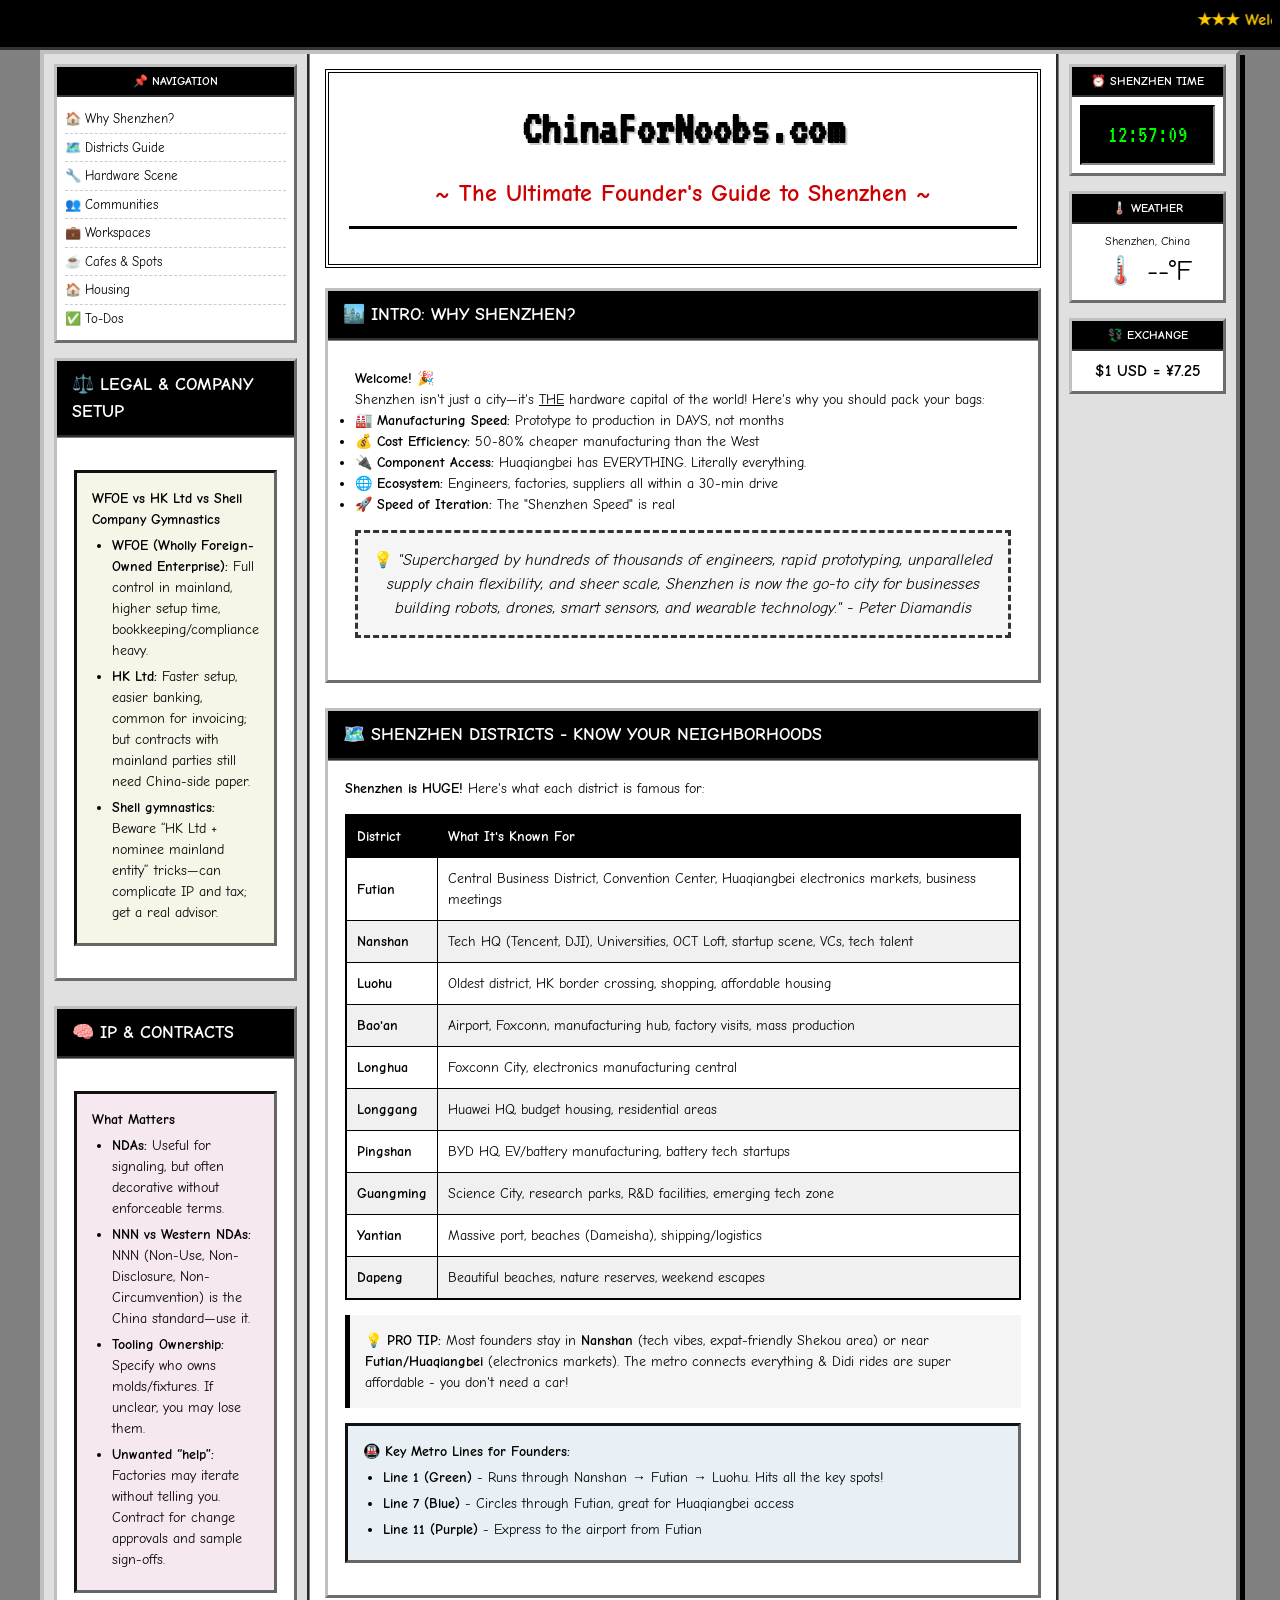
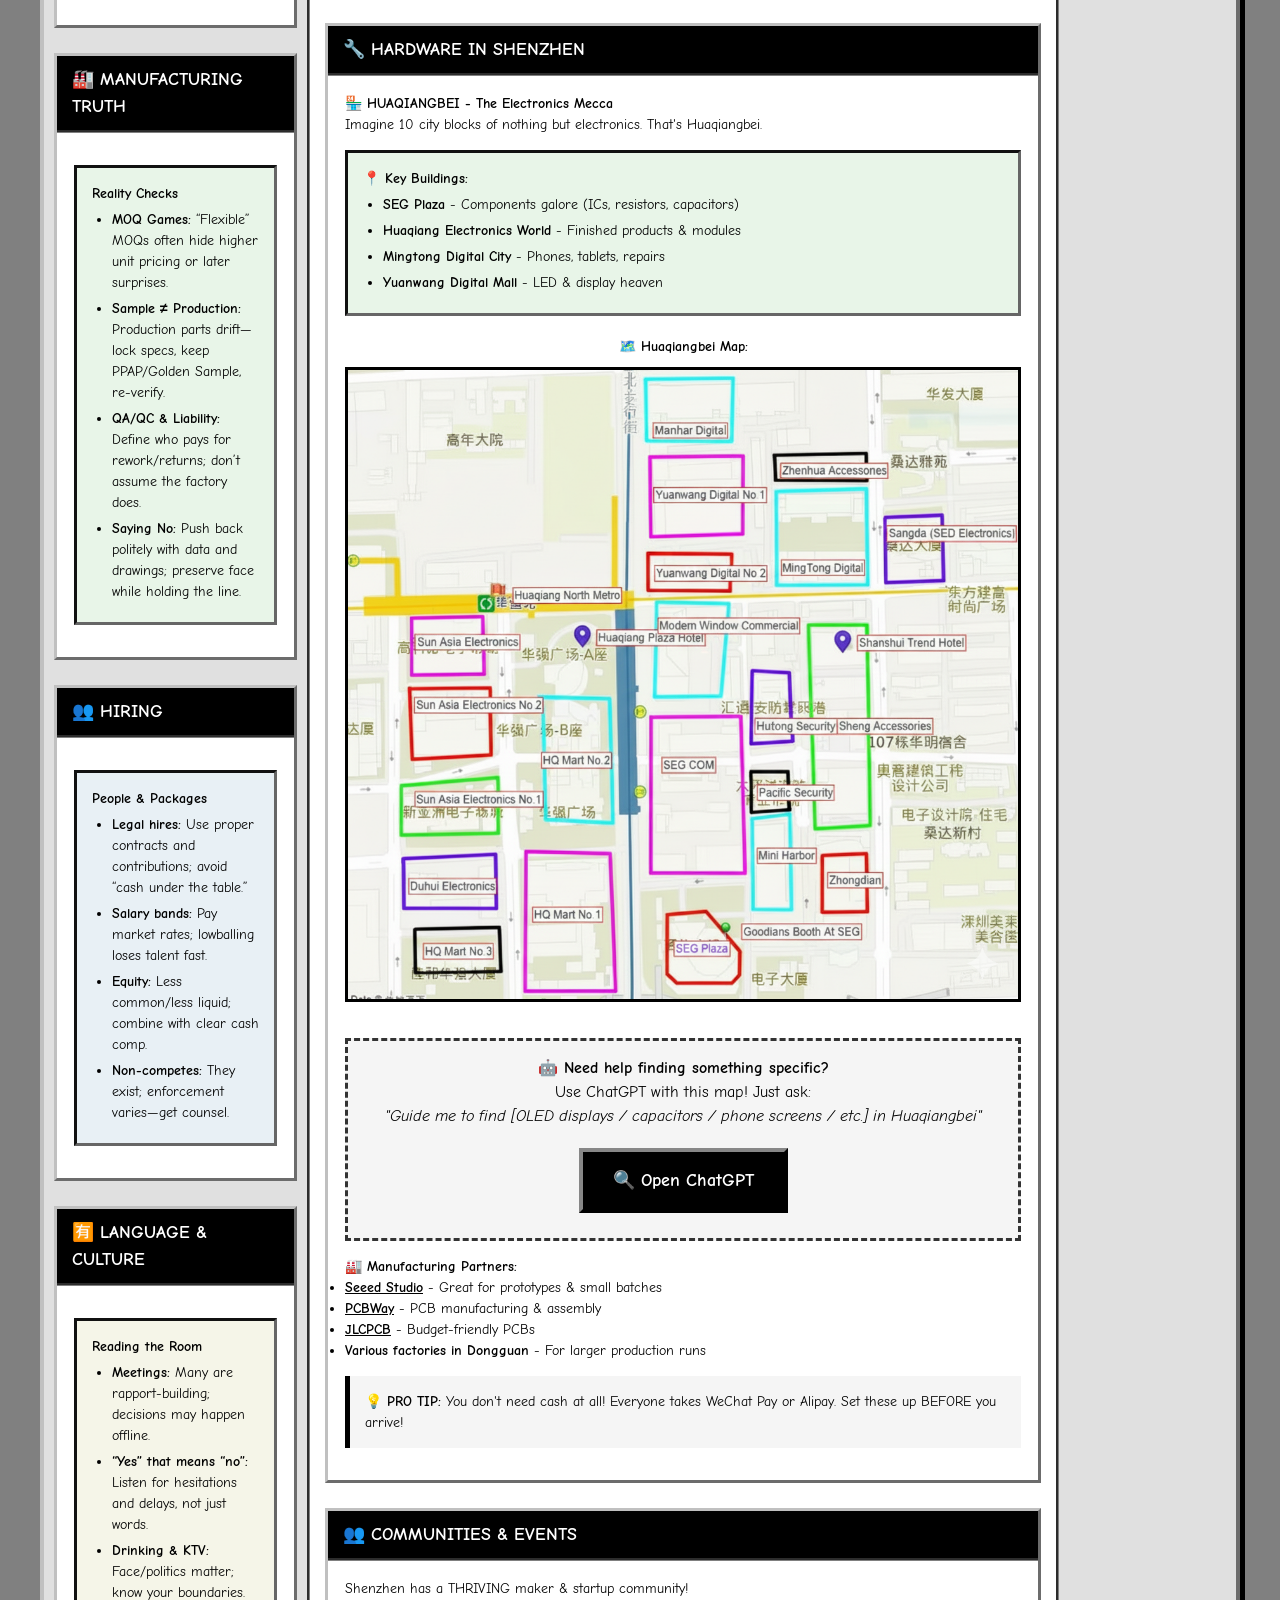
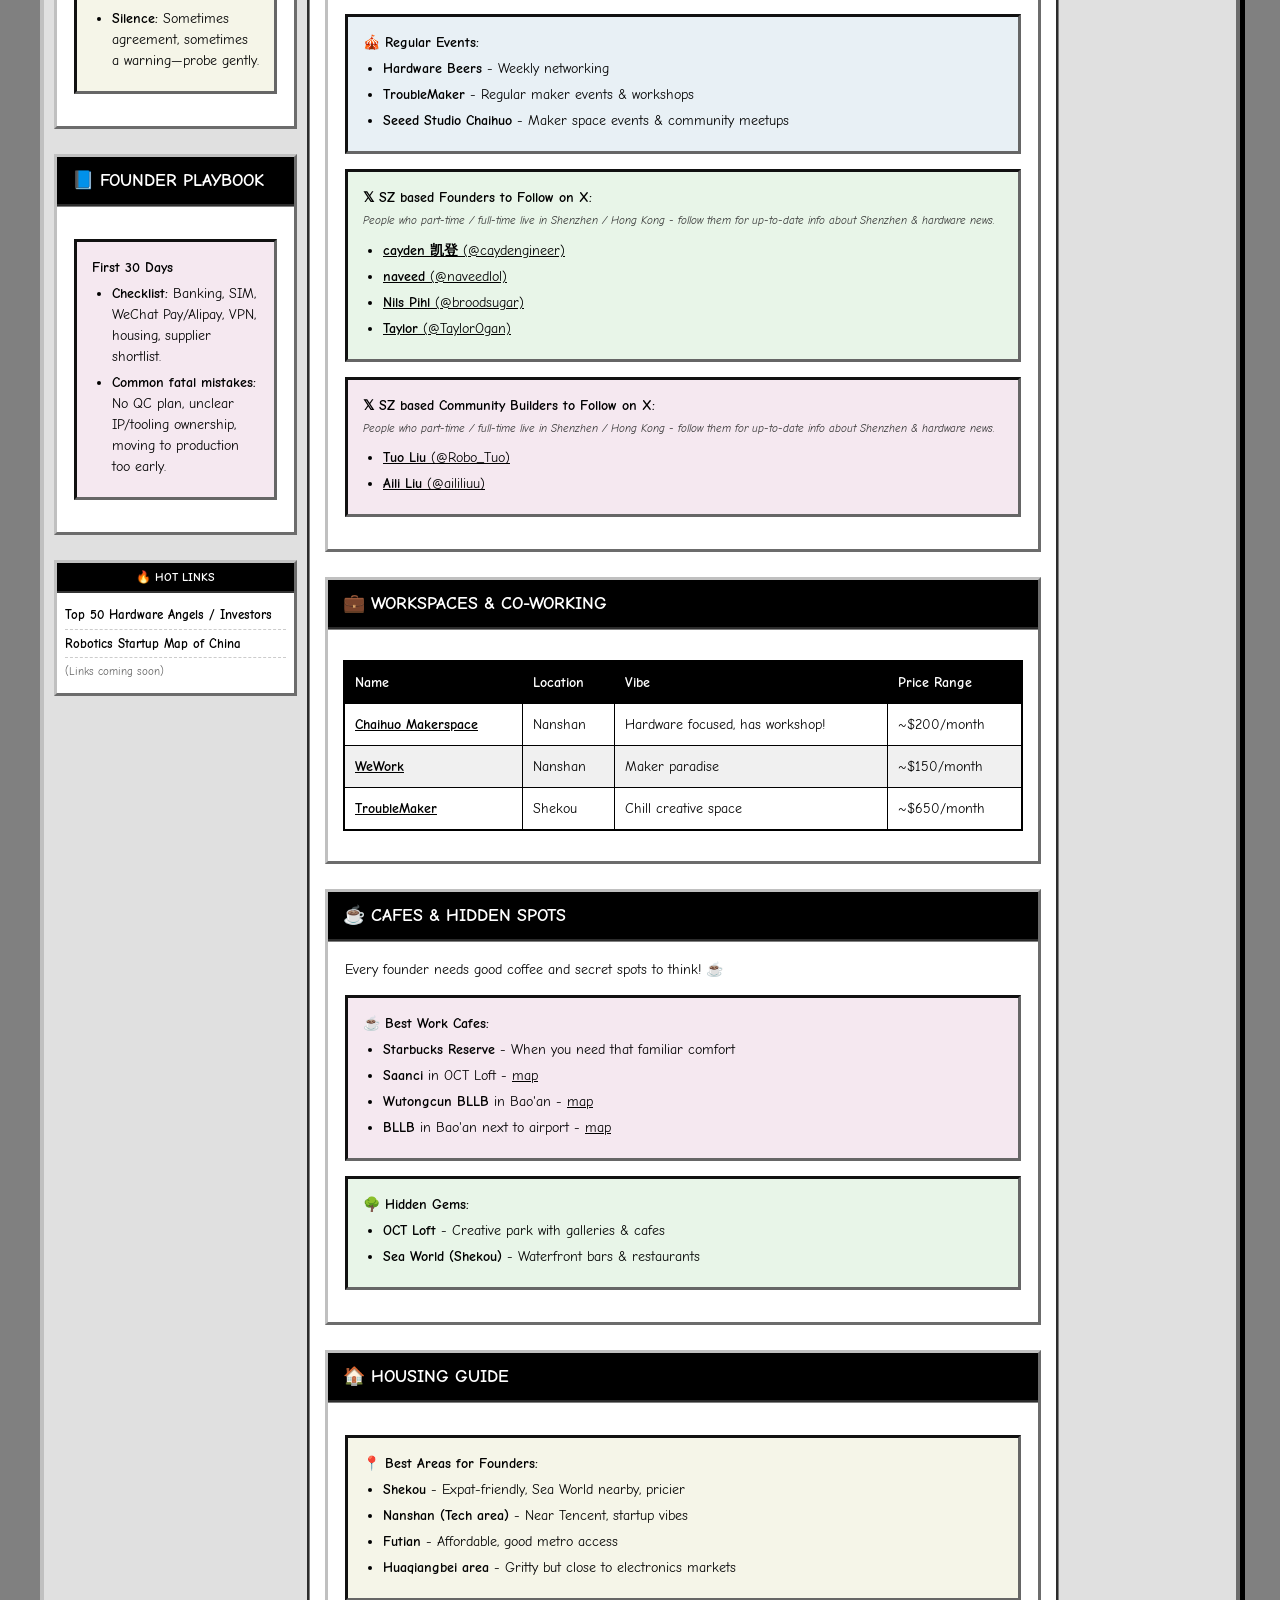
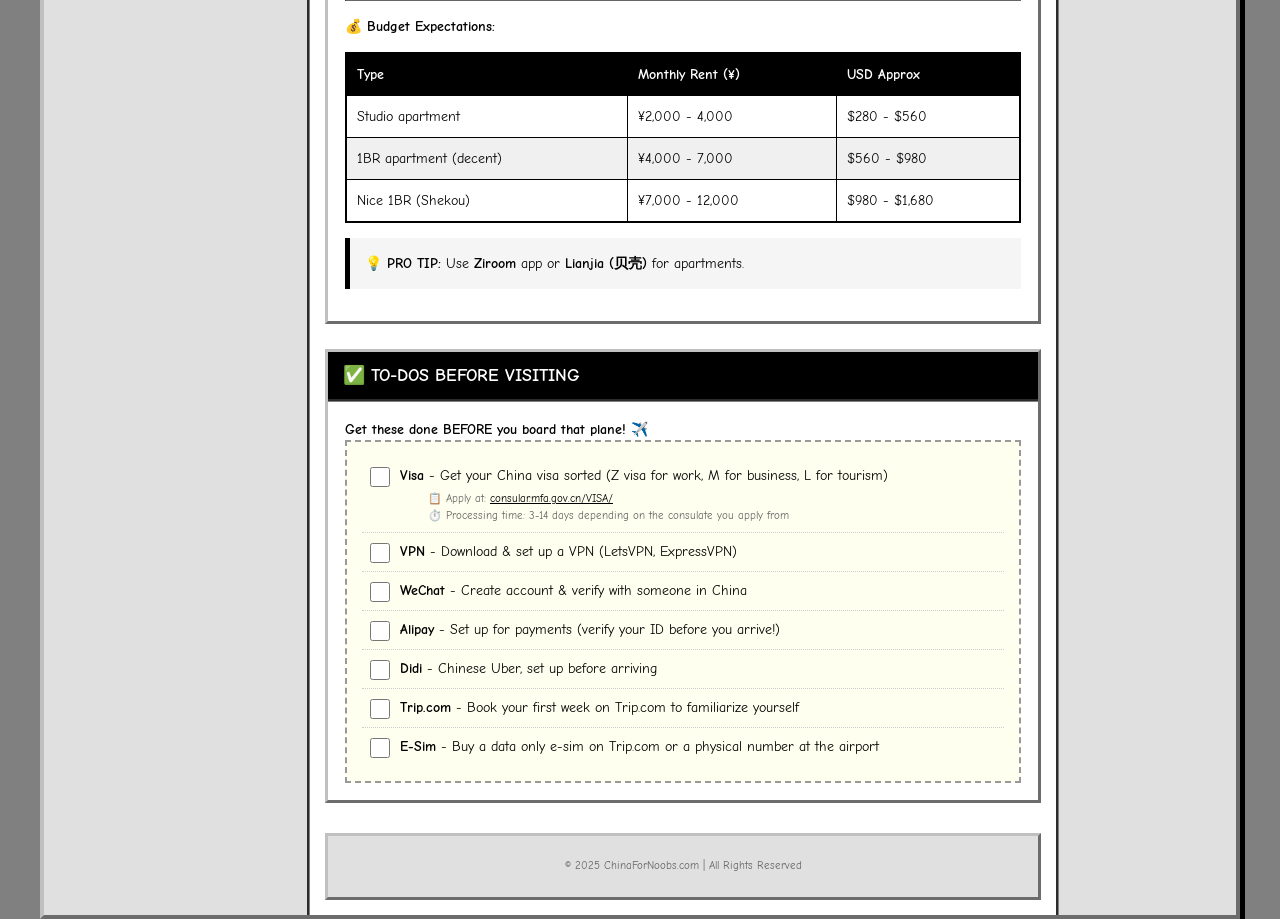
==== commit 44826d34: "remove email subscription popup Co-Authored-By: Claude Sonnet 4.5 <noreply@anthropic.com>" ====
--- a/index.html
+++ b/index.html
@@ -629,38 +629,6 @@
         </marquee>
     </div> -->
 
-    <!-- Email Subscription Modal -->
-    <div id="email-modal" class="email-modal-overlay" style="display: none;">
-        <div class="email-modal-box">
-            <div class="email-modal-header">
-                📧 SUBSCRIBE TO CHINAFORNOOBS! 📧
-            </div>
-            <div class="email-modal-content">
-                <p><b>🎉 Welcome to ChinaForNoobs.com!</b></p>
-                <p>Get exclusive updates, tips, and insider info about Shenzhen delivered straight to your inbox!</p>
-                <p class="blink">⭐ <b>FREE</b> - No spam, just pure value! ⭐</p>
-                <form id="email-subscription-form" onsubmit="handleEmailSubmit(event)">
-                    <div class="form-group">
-                        <label for="subscriber-email">📬 Your Email Address:</label>
-                        <input 
-                            type="email" 
-                            id="subscriber-email" 
-                            required 
-                            placeholder="founder@example.com"
-                            autocomplete="email"
-                        >
-                    </div>
-                    <button type="submit" class="big-button">
-                        🚀 SUBSCRIBE & CONTINUE TO SITE! 🚀
-                    </button>
-                </form>
-                <p class="small-text" style="margin-top: 15px; text-align: center;">
-                    By subscribing, you agree to receive awesome Shenzhen tips! 🔥
-                </p>
-            </div>
-        </div>
-    </div>
-
     <script src="script.js"></script>
 </body>
 </html>
--- a/style.css
+++ b/style.css
@@ -745,117 +745,3 @@
     background-color: #000080;
     color: #ffffff;
 }
-
-/* ==========================================
-   Email Subscription Modal
-   ========================================== */
-.email-modal-overlay {
-    position: fixed;
-    top: 0;
-    left: 0;
-    width: 100%;
-    height: 100%;
-    background-color: rgba(0, 0, 0, 0.85);
-    z-index: 10000;
-    display: flex;
-    justify-content: center;
-    align-items: center;
-    animation: fadeIn 0.3s ease-in;
-}
-
-@keyframes fadeIn {
-    from {
-        opacity: 0;
-    }
-    to {
-        opacity: 1;
-    }
-}
-
-.email-modal-box {
-    background-color: #ffffff;
-    border: 5px outset #c0c0c0;
-    box-shadow: 10px 10px 0 #000000, 0 0 0 3px #000000;
-    max-width: 500px;
-    width: 90%;
-    animation: slideDown 0.4s ease-out;
-    position: relative;
-}
-
-@keyframes slideDown {
-    from {
-        transform: translateY(-50px);
-        opacity: 0;
-    }
-    to {
-        transform: translateY(0);
-        opacity: 1;
-    }
-}
-
-.email-modal-header {
-    background-color: #000000;
-    color: #ffcc00;
-    font-size: 20px;
-    font-weight: bold;
-    padding: 15px;
-    text-align: center;
-    border-bottom: 3px groove #808080;
-    text-transform: uppercase;
-}
-
-.email-modal-content {
-    padding: 25px;
-    background-color: #f5f5f5;
-    text-align: center;
-}
-
-.email-modal-content p {
-    margin: 15px 0;
-    font-size: 16px;
-}
-
-.email-modal-content .form-group {
-    margin: 20px 0;
-    text-align: left;
-}
-
-.email-modal-content .form-group label {
-    display: block;
-    font-weight: bold;
-    margin-bottom: 8px;
-    color: #000000;
-    font-size: 14px;
-}
-
-.email-modal-content .form-group input[type="email"] {
-    width: 100%;
-    padding: 12px;
-    font-family: 'Comic Neue', cursive;
-    font-size: 16px;
-    border: 3px inset #c0c0c0;
-    background-color: #ffffff;
-    color: #000000;
-}
-
-.email-modal-content .form-group input[type="email"]:focus {
-    outline: 2px solid #000000;
-    border-color: #000000;
-}
-
-.email-modal-content .big-button {
-    width: 100%;
-    margin: 20px 0 10px 0;
-    font-size: 18px;
-    padding: 18px;
-}
-
-.email-modal-content .big-button:hover {
-    transform: scale(1.02);
-    transition: transform 0.2s;
-}
-
-/* Prevent scrolling when modal is open */
-body.modal-open {
-    overflow: hidden;
-}
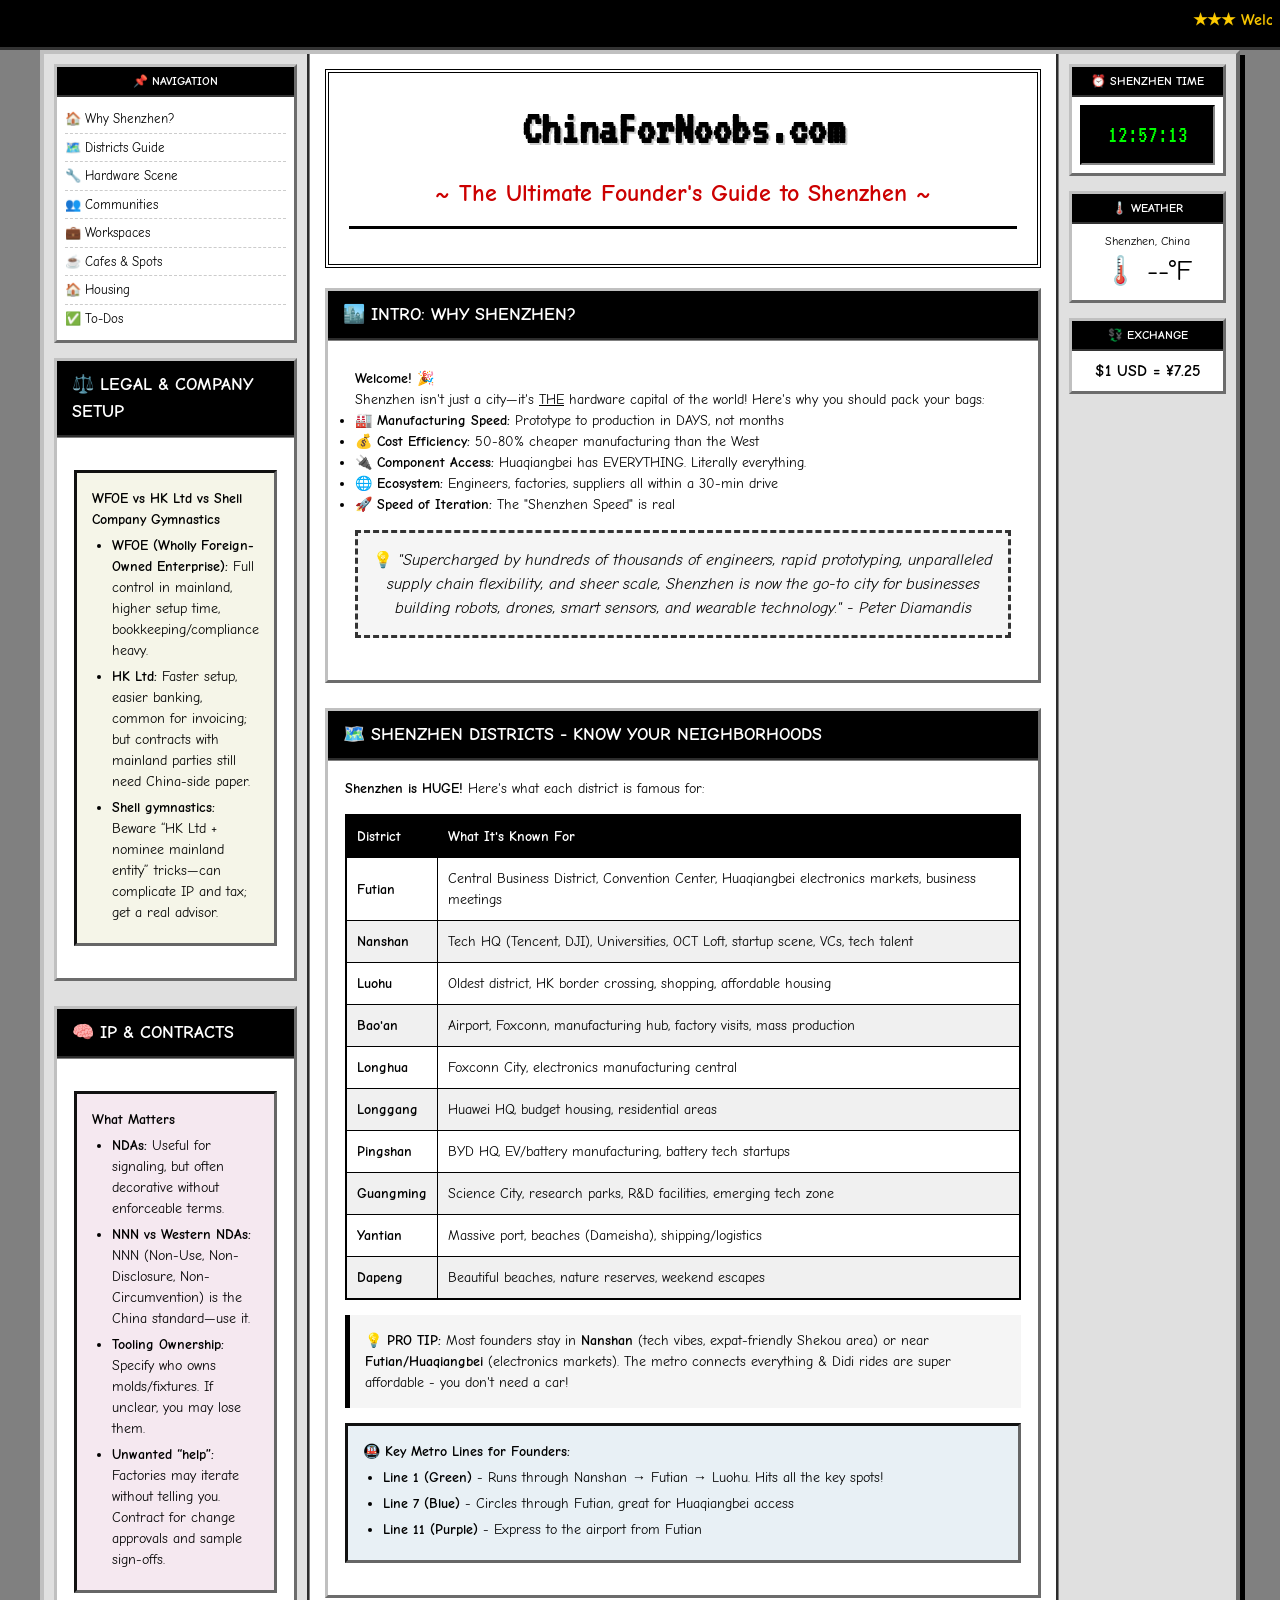
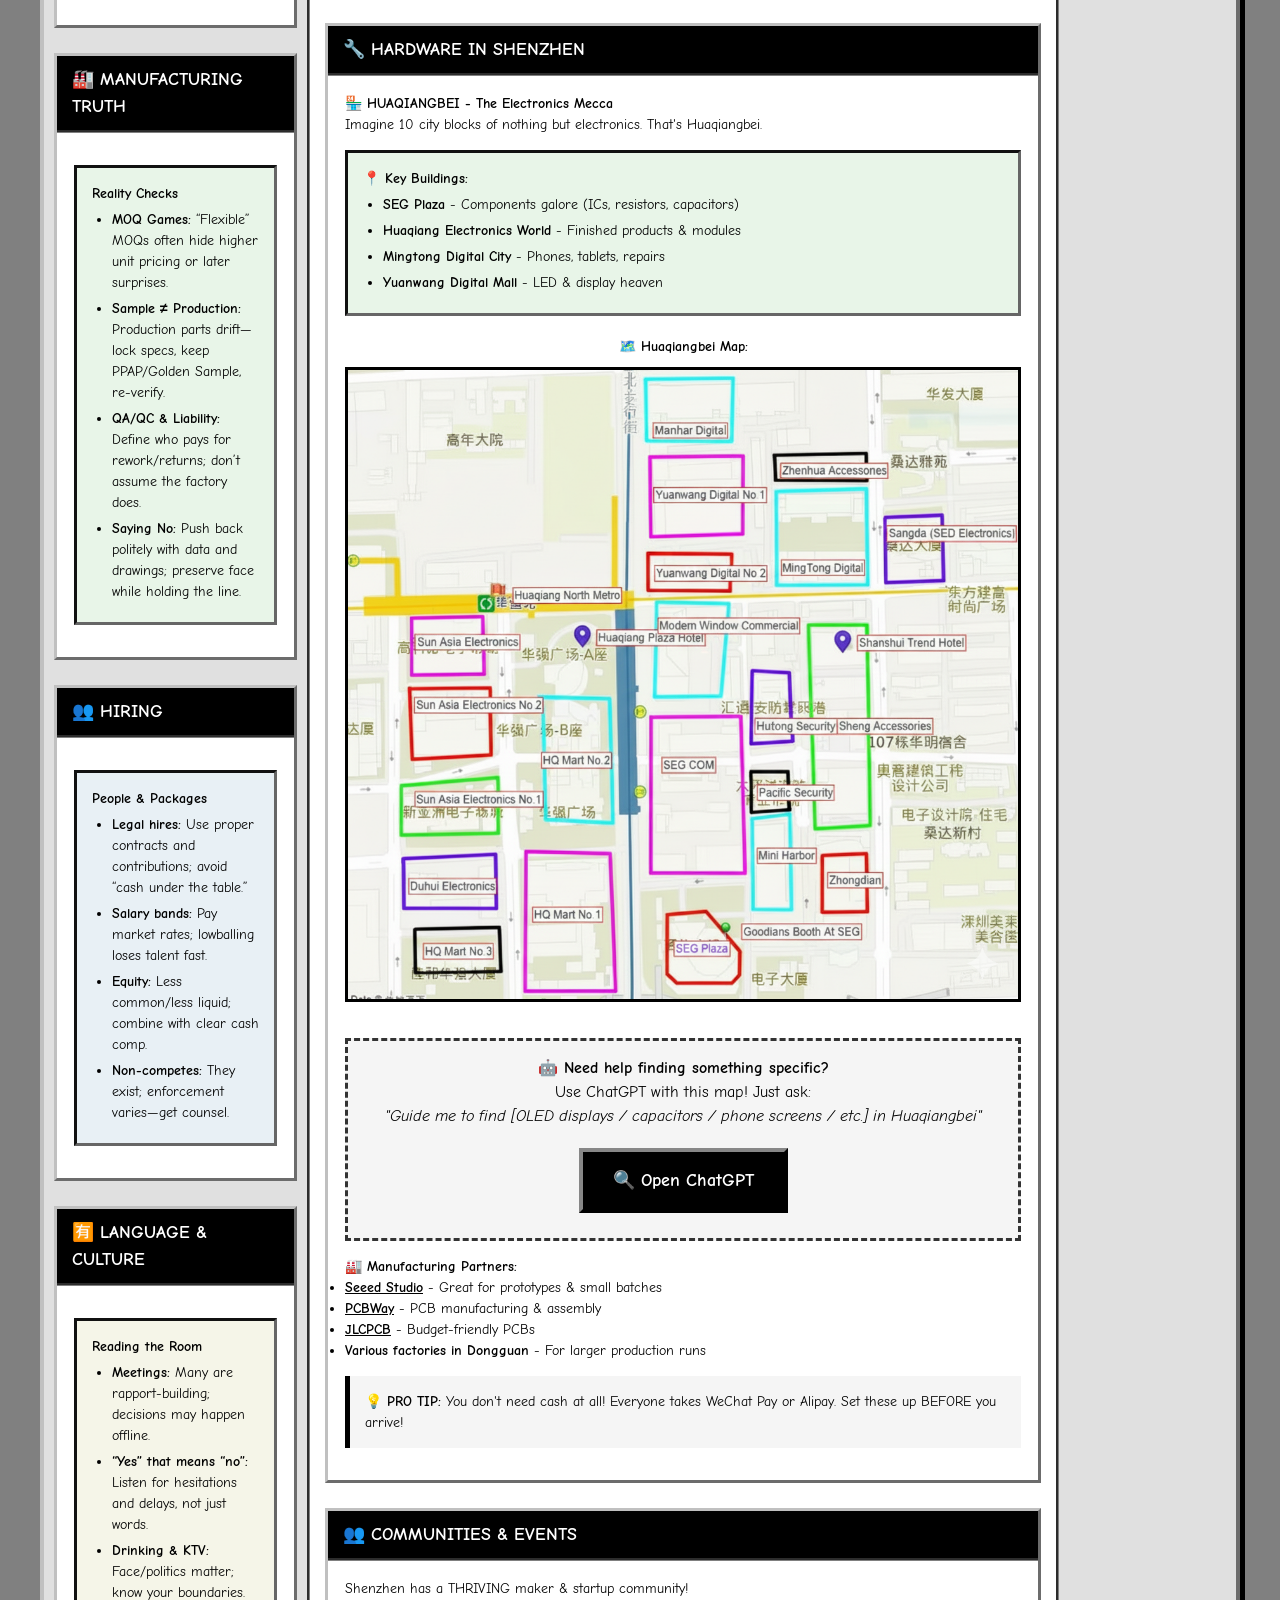
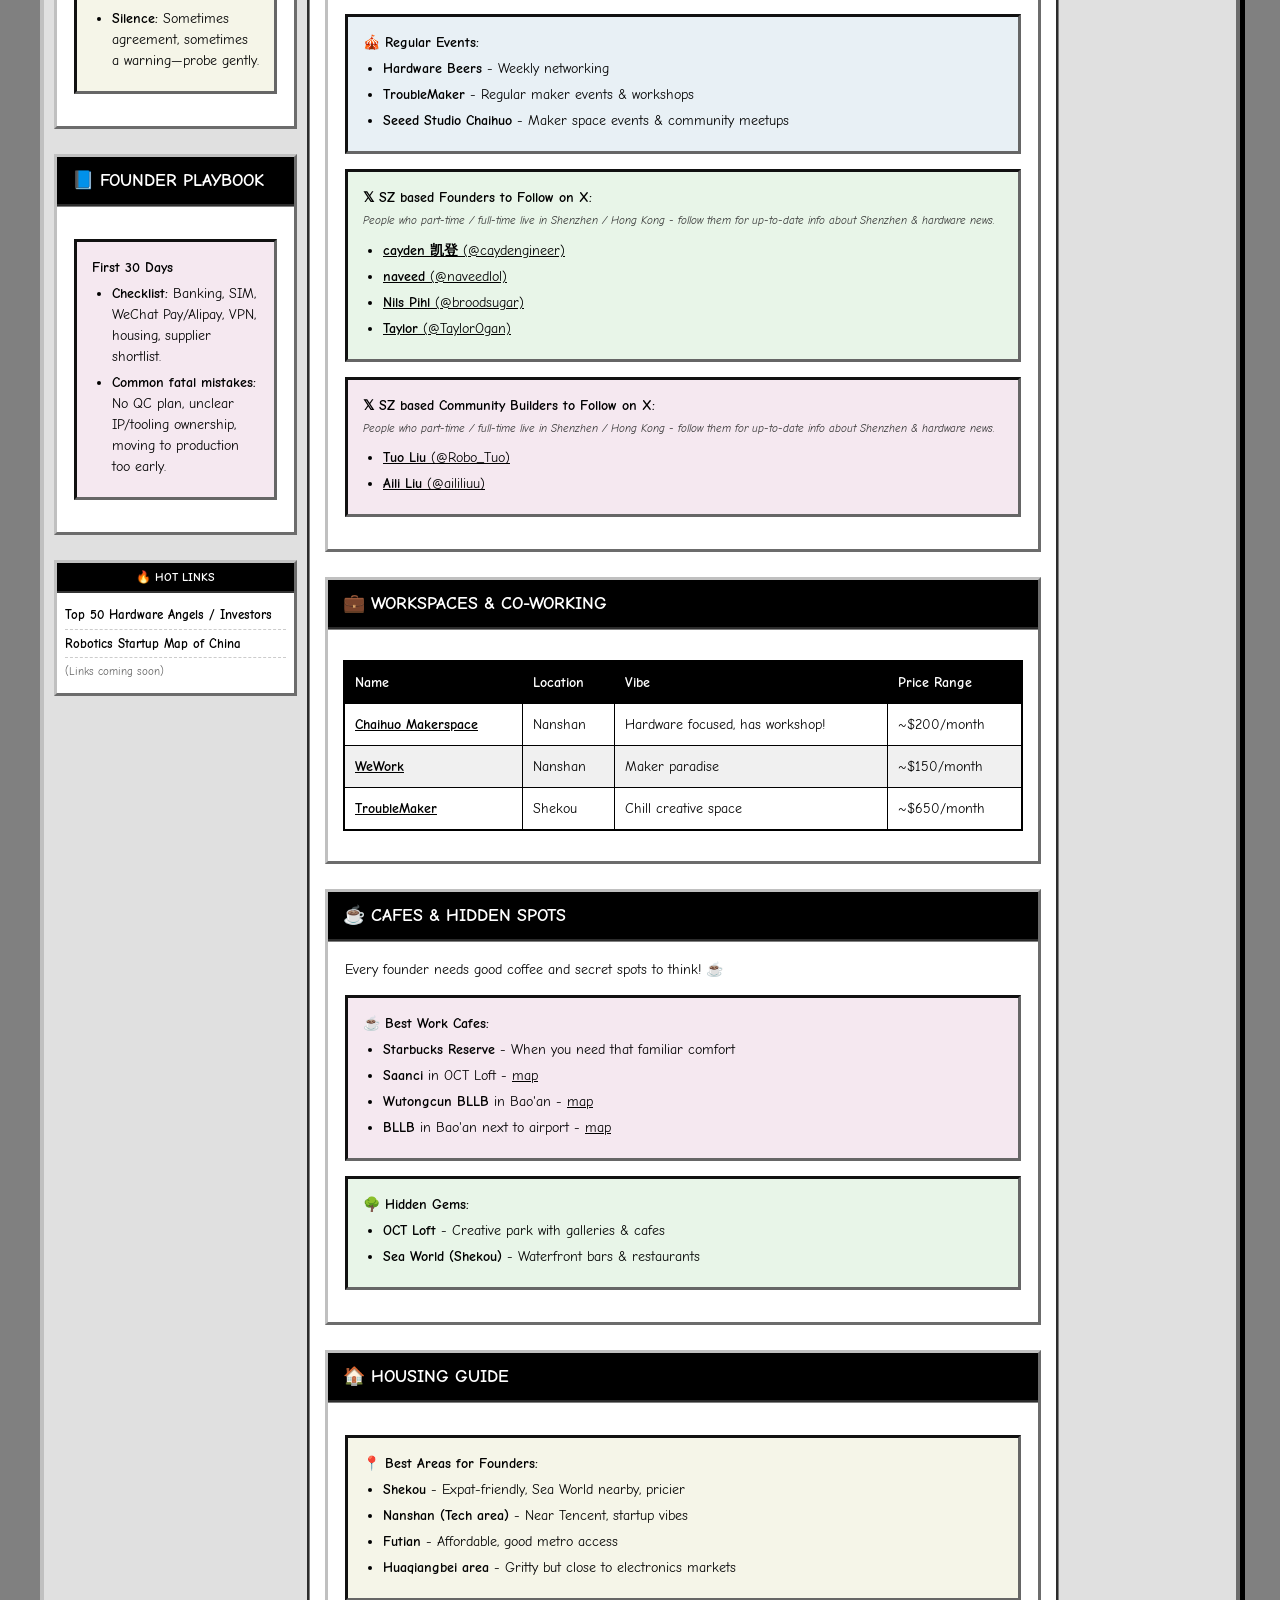
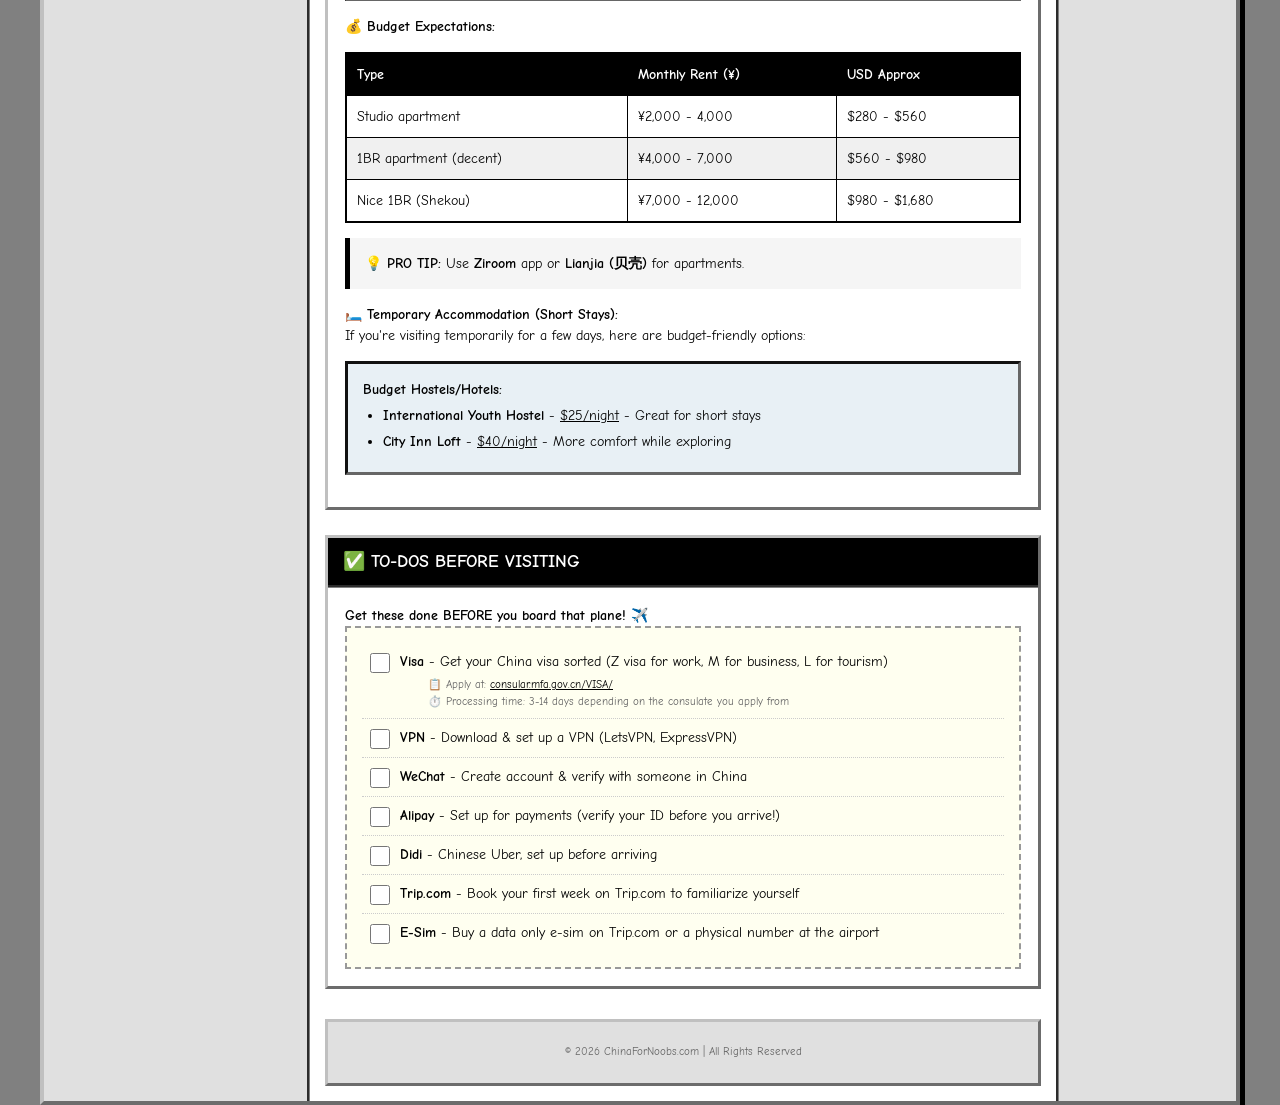
==== commit 66cbe0a0: "Add temporary accommodation section and update footer year Added budget-friendly temporary accommoda" ====
--- a/index.html
+++ b/index.html
@@ -520,6 +520,17 @@
 
                                     <div class="tip-box">
                                         💡 <b>PRO TIP:</b> Use <b>Ziroom</b> app or <b>Lianjia (贝壳)</b> for apartments.
+                                    </div>
+
+                                    <p><b>🛏️ Temporary Accommodation (Short Stays):</b></p>
+                                    <p>If you're visiting temporarily for a few days, here are budget-friendly options:</p>
+
+                                    <div class="info-box blue">
+                                        <b>Budget Hostels/Hotels:</b>
+                                        <ul>
+                                            <li><b>International Youth Hostel</b> - <a href="https://maps.app.goo.gl/ZbwaxFnLjz7ZYQaS8" target="_blank">$25/night</a> - Great for short stays</li>
+                                            <li><b>City Inn Loft</b> - <a href="https://maps.app.goo.gl/U9TGPGLSnTJWLnWw6" target="_blank">$40/night</a> - More comfort while exploring</li>
+                                        </ul>
                                     </div>
                                 </td>
                             </tr>
@@ -588,7 +599,7 @@
                     <table class="footer-table">
                         <tr>
                             <td>
-                                <p class="small-text">© 2025 ChinaForNoobs.com | All Rights Reserved</p>
+                                <p class="small-text">© 2026 ChinaForNoobs.com | All Rights Reserved</p>
                             </td>
                         </tr>
                     </table>
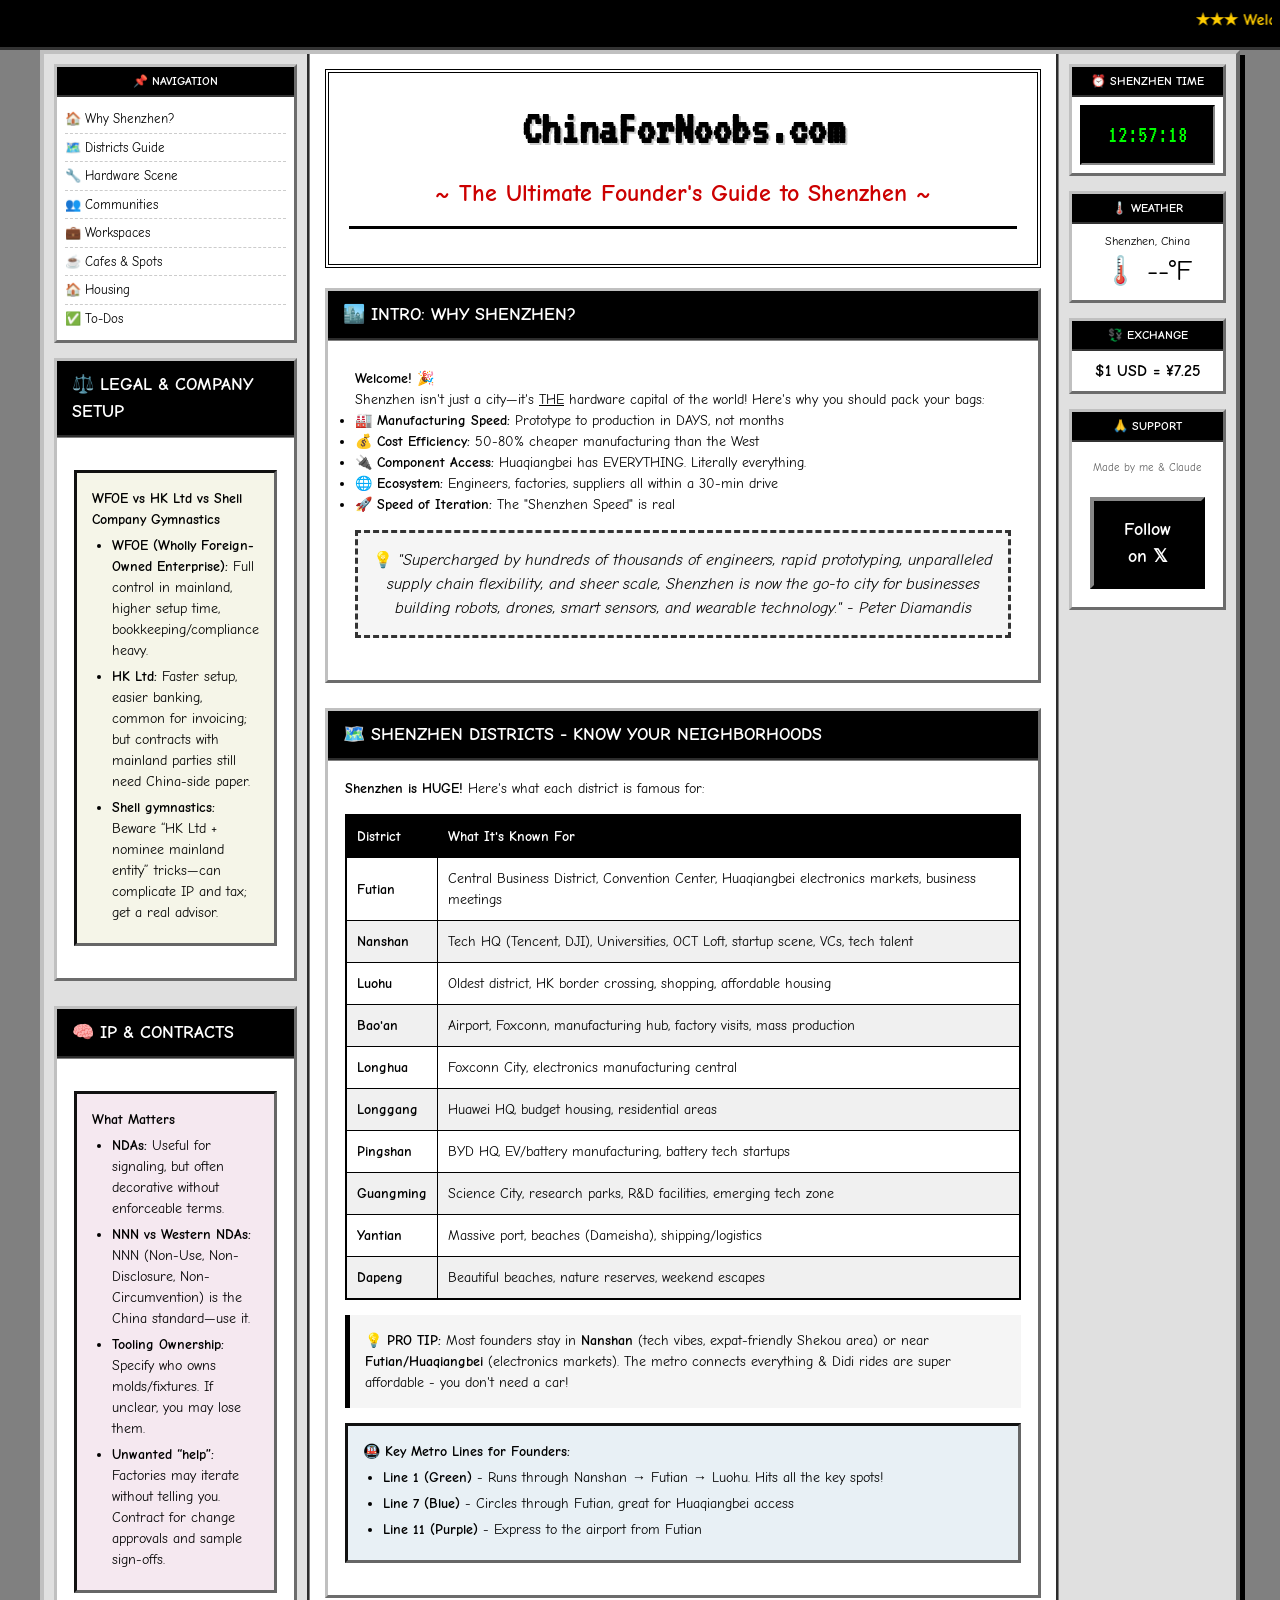
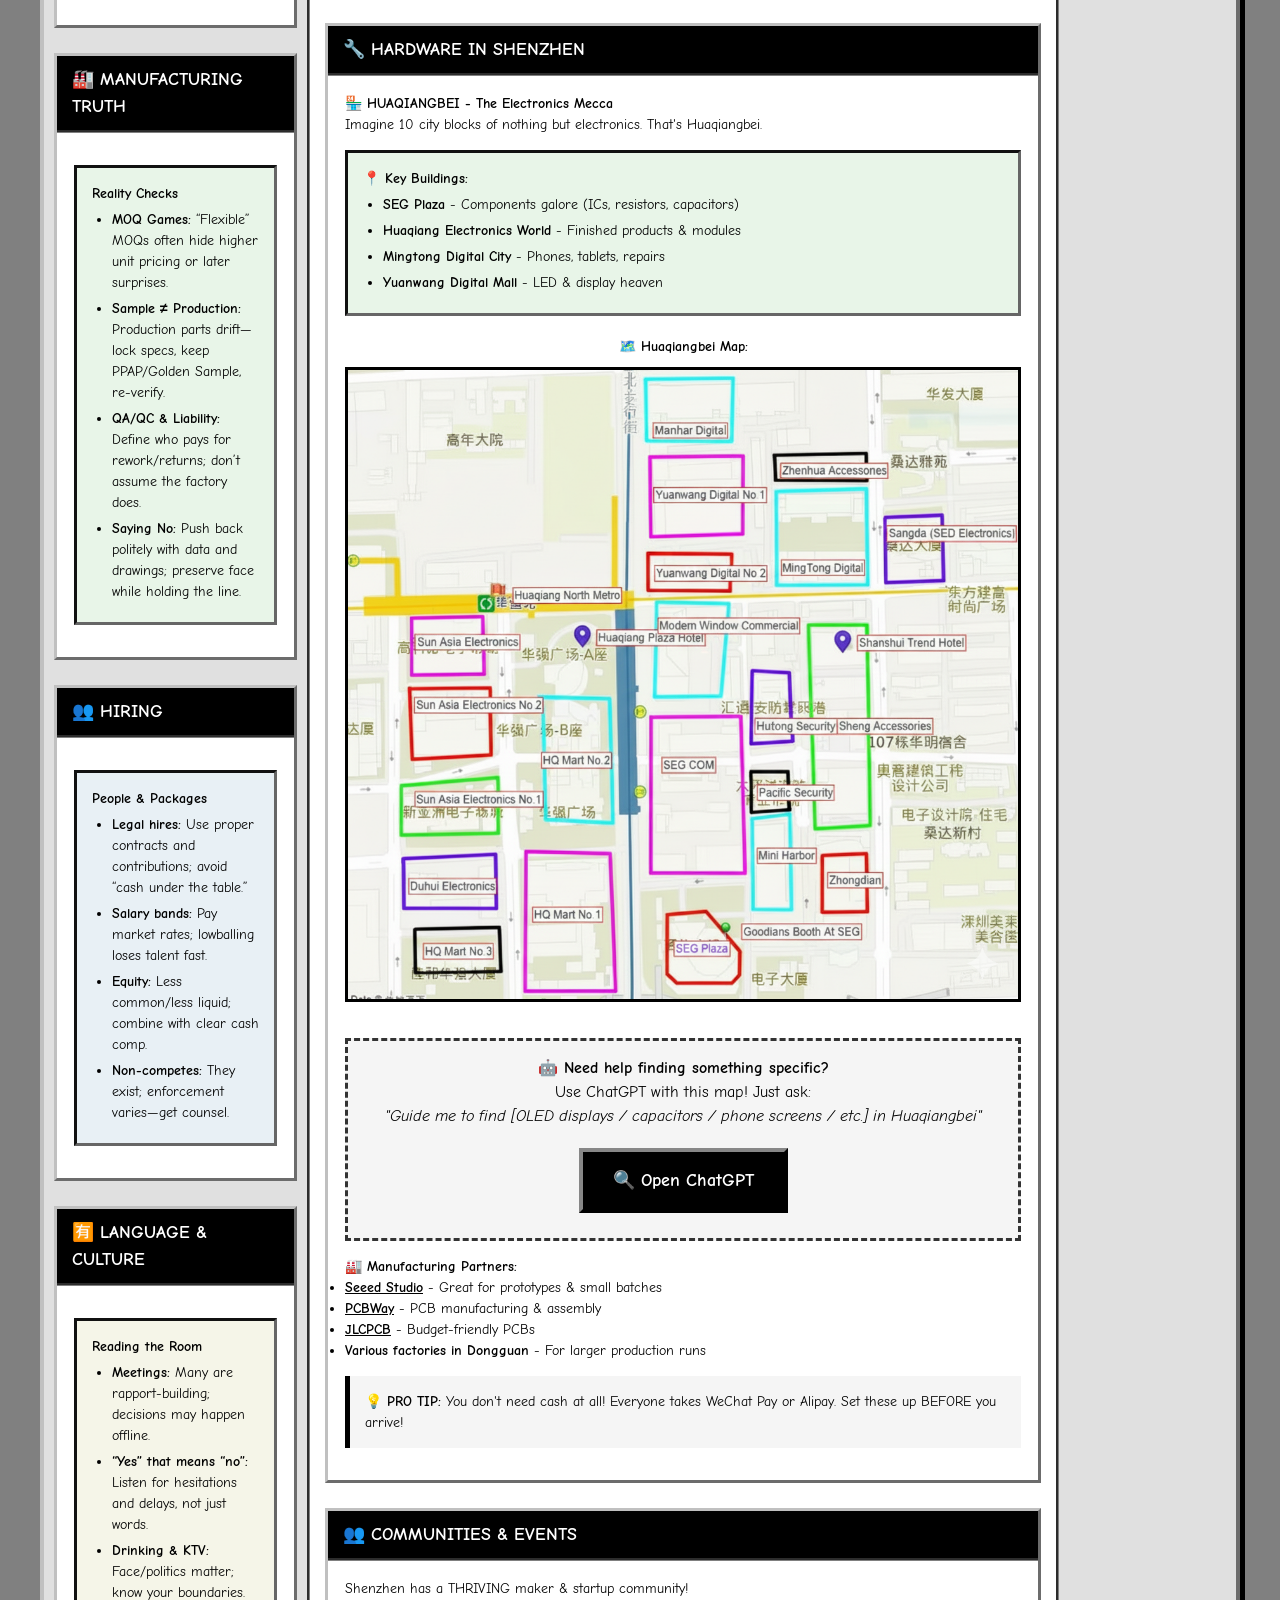
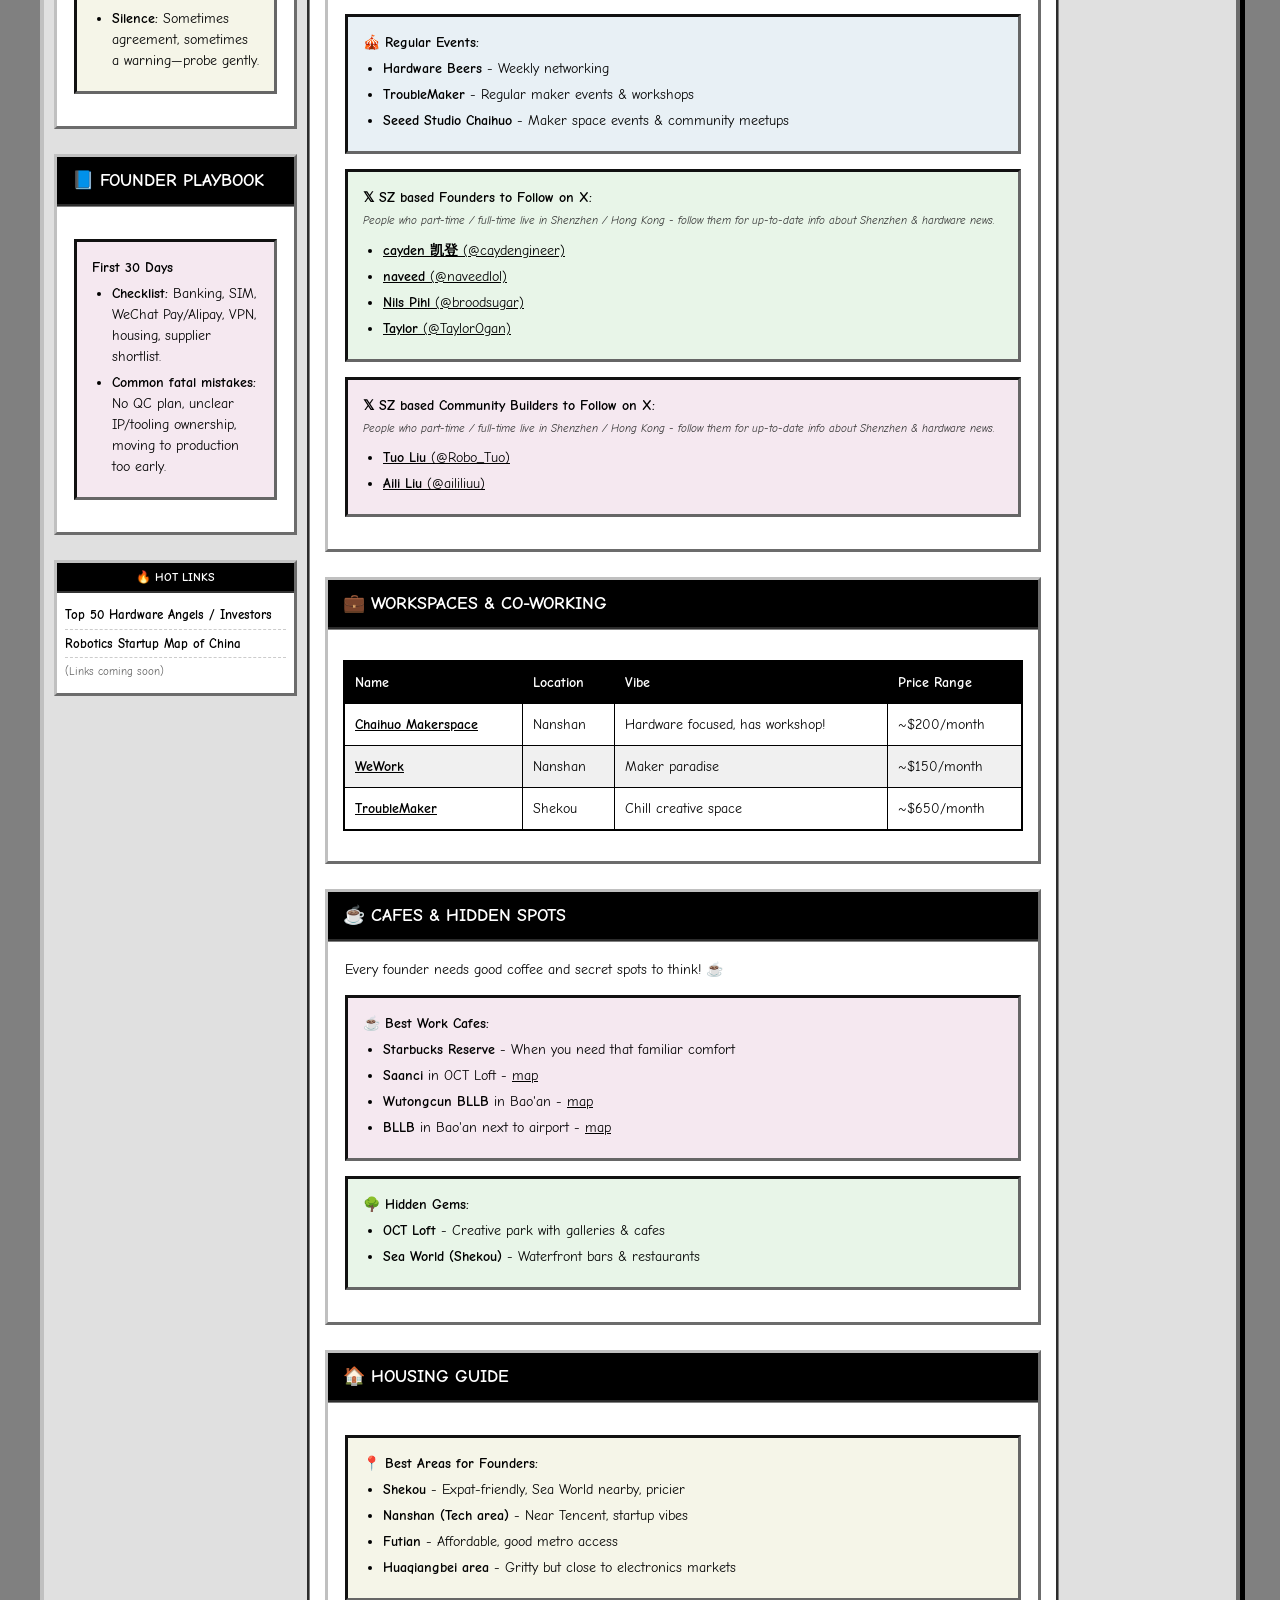
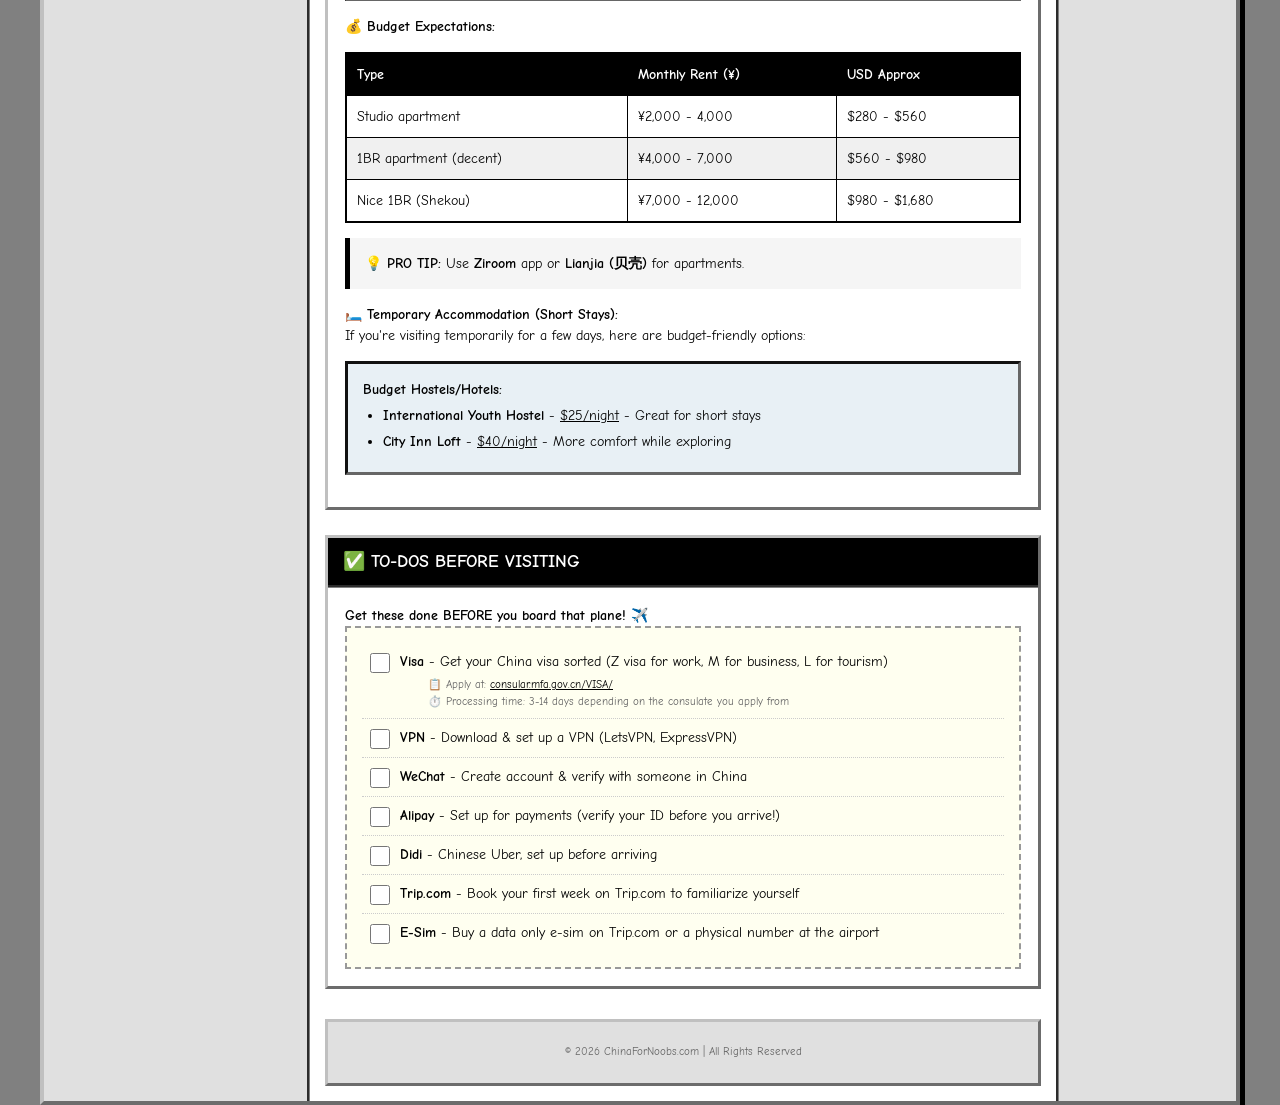
==== commit 063314e1: "Add support section to right sidebar with X follow link Added a support box in the right sidebar cre" ====
--- a/index.html
+++ b/index.html
@@ -625,9 +625,19 @@
                 <div class="sidebar-box">
                     <div class="sidebar-title">💱 EXCHANGE</div>
                     <p class="exchange-rate">
-                        $1 USD = ¥7.25 
+                        $1 USD = ¥7.25
                     </p>
                     <!-- <p class="small-text blink">● LIVE</p> -->
+                </div>
+
+                <div class="sidebar-box">
+                    <div class="sidebar-title">🙏 SUPPORT</div>
+                    <p class="small-text" style="text-align: center; padding: 10px;">
+                        Made by me & Claude
+                    </p>
+                    <p style="text-align: center;">
+                        <a href="https://x.com/bihanmahadewa" target="_blank" class="big-button">Follow on 𝕏</a>
+                    </p>
                 </div>
             </td>
         </tr>
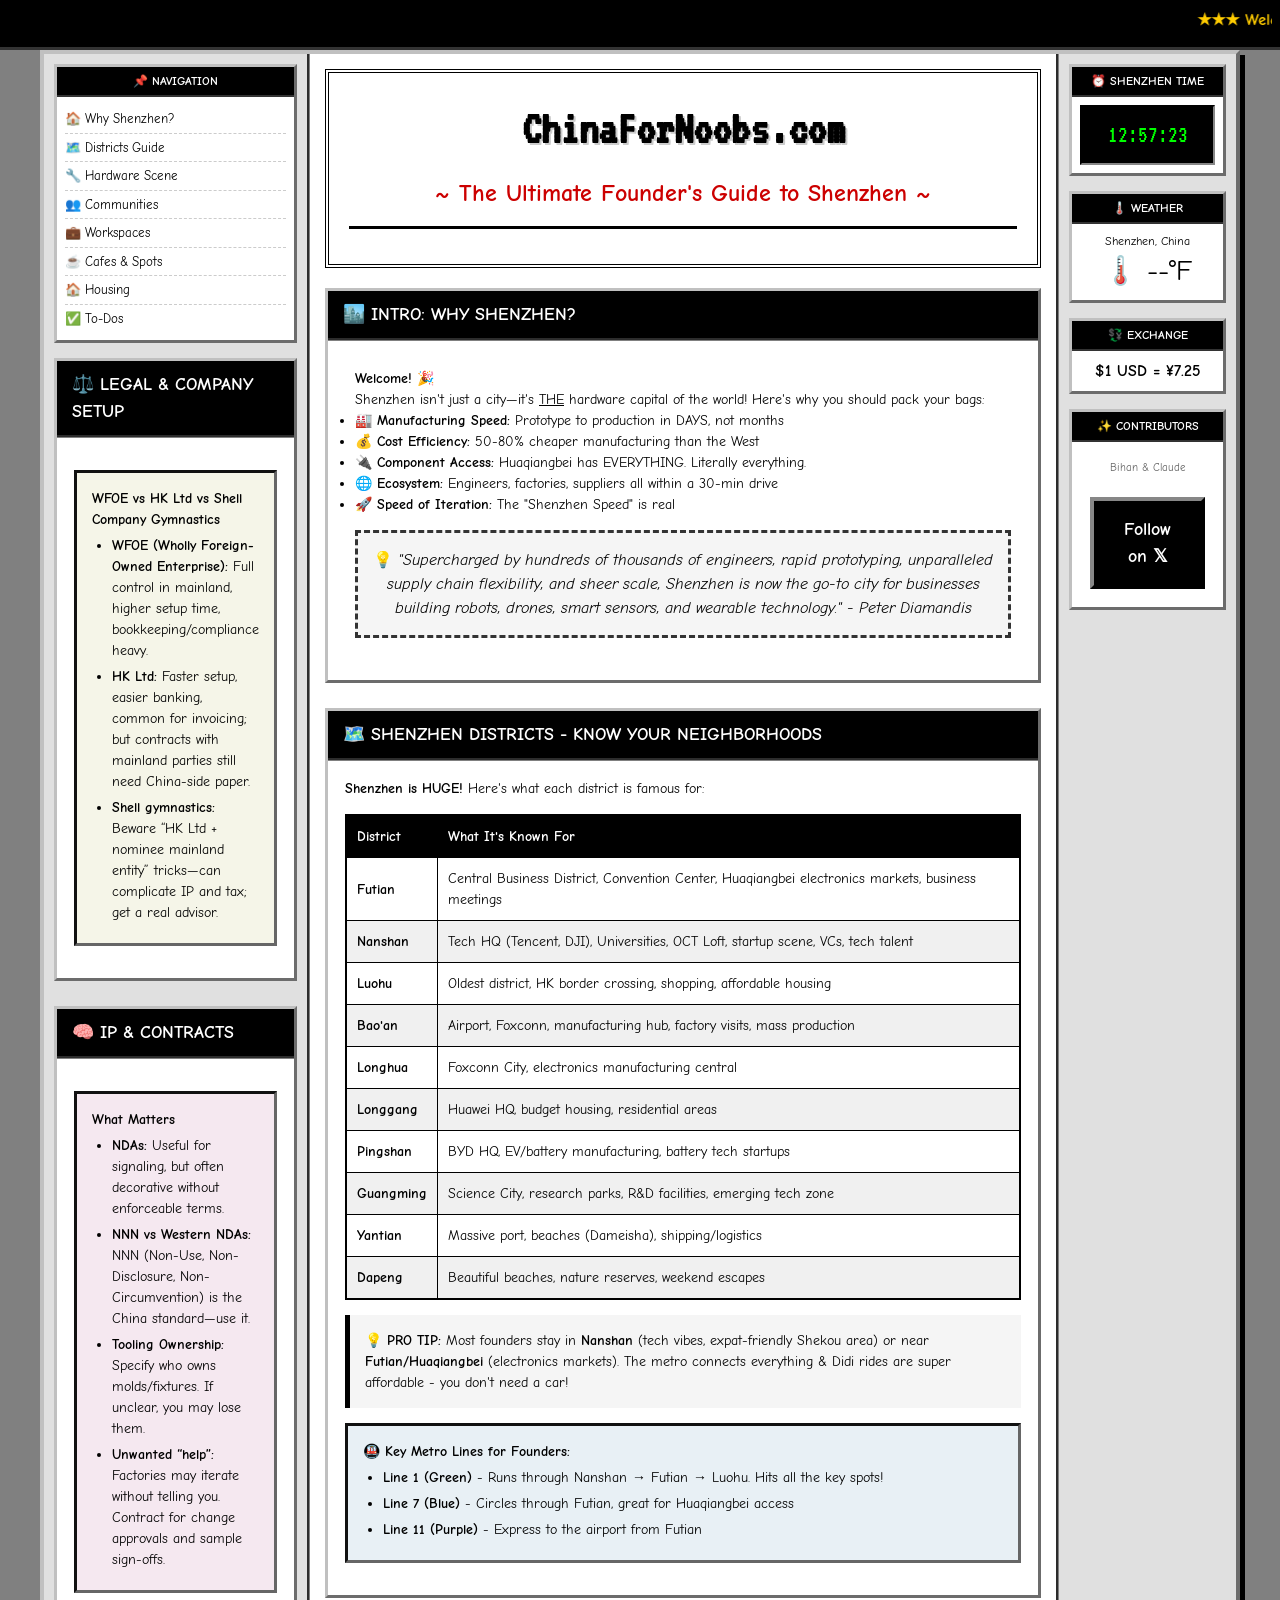
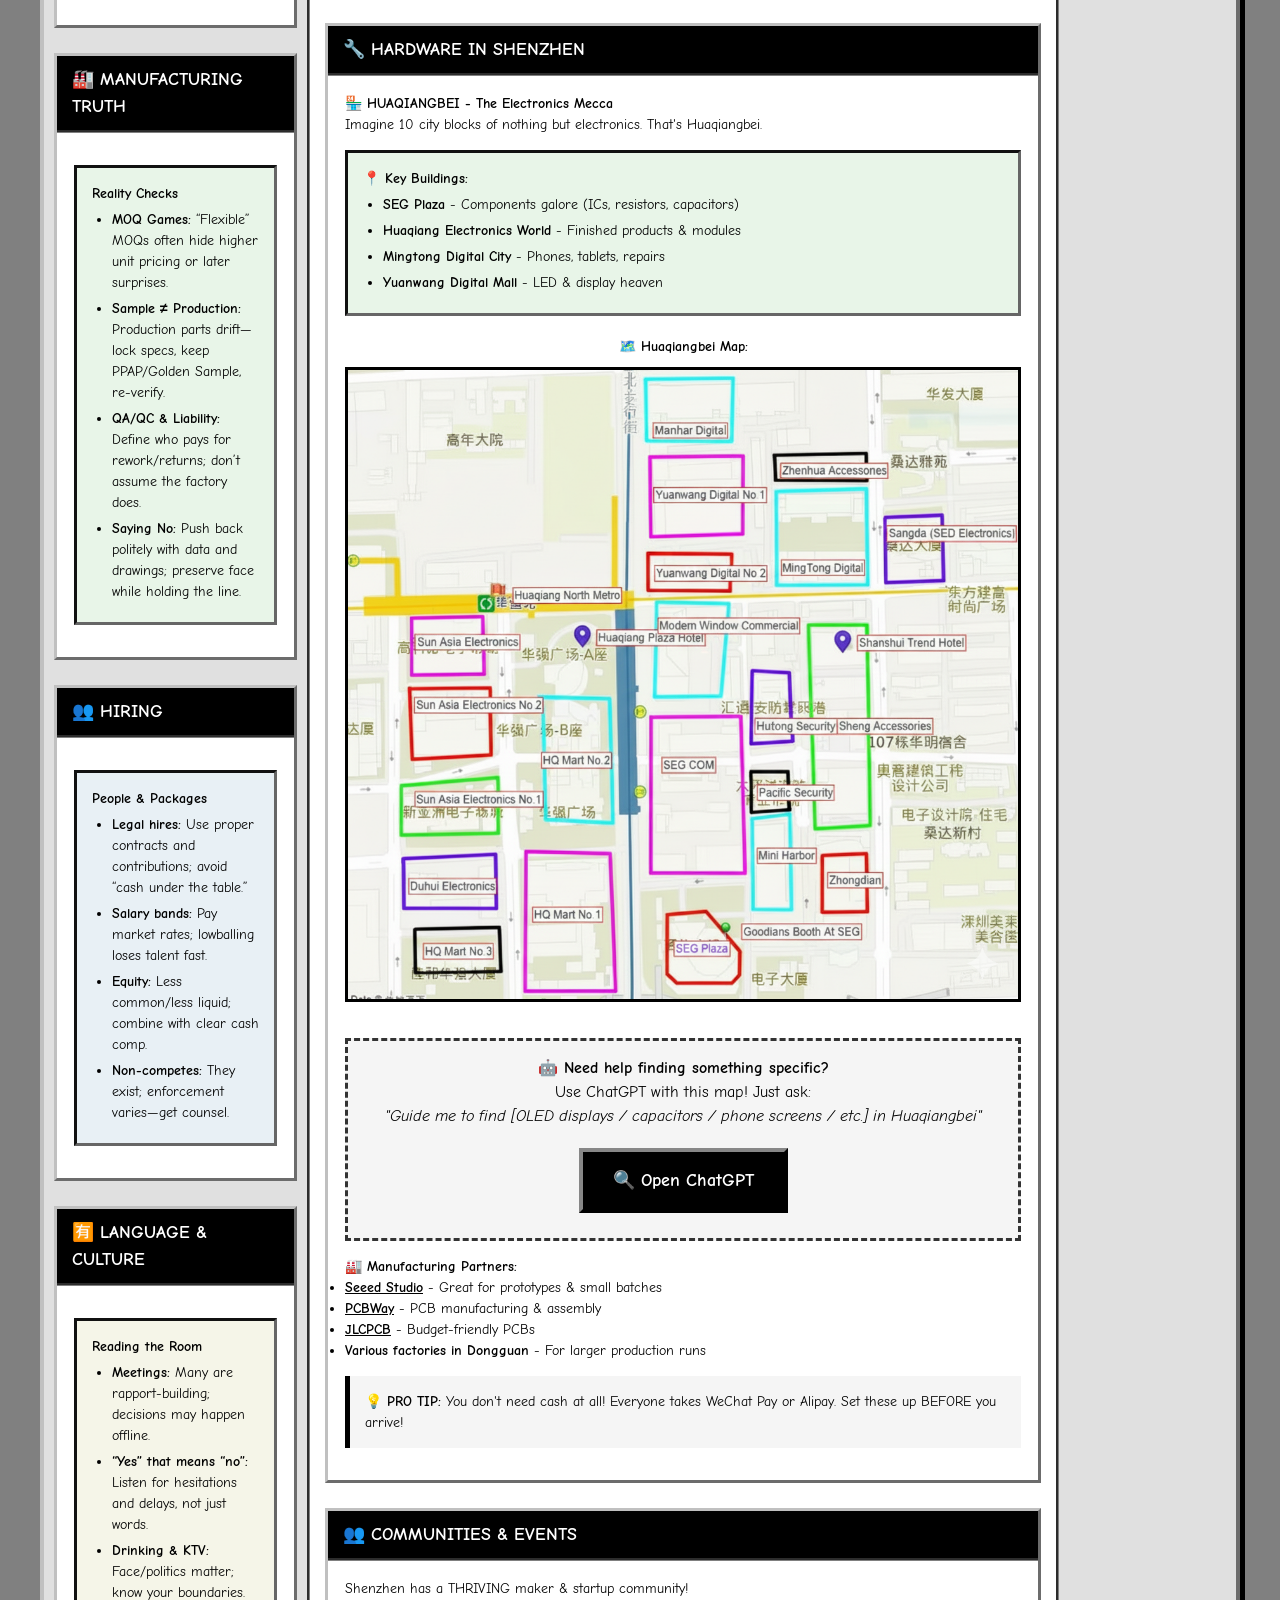
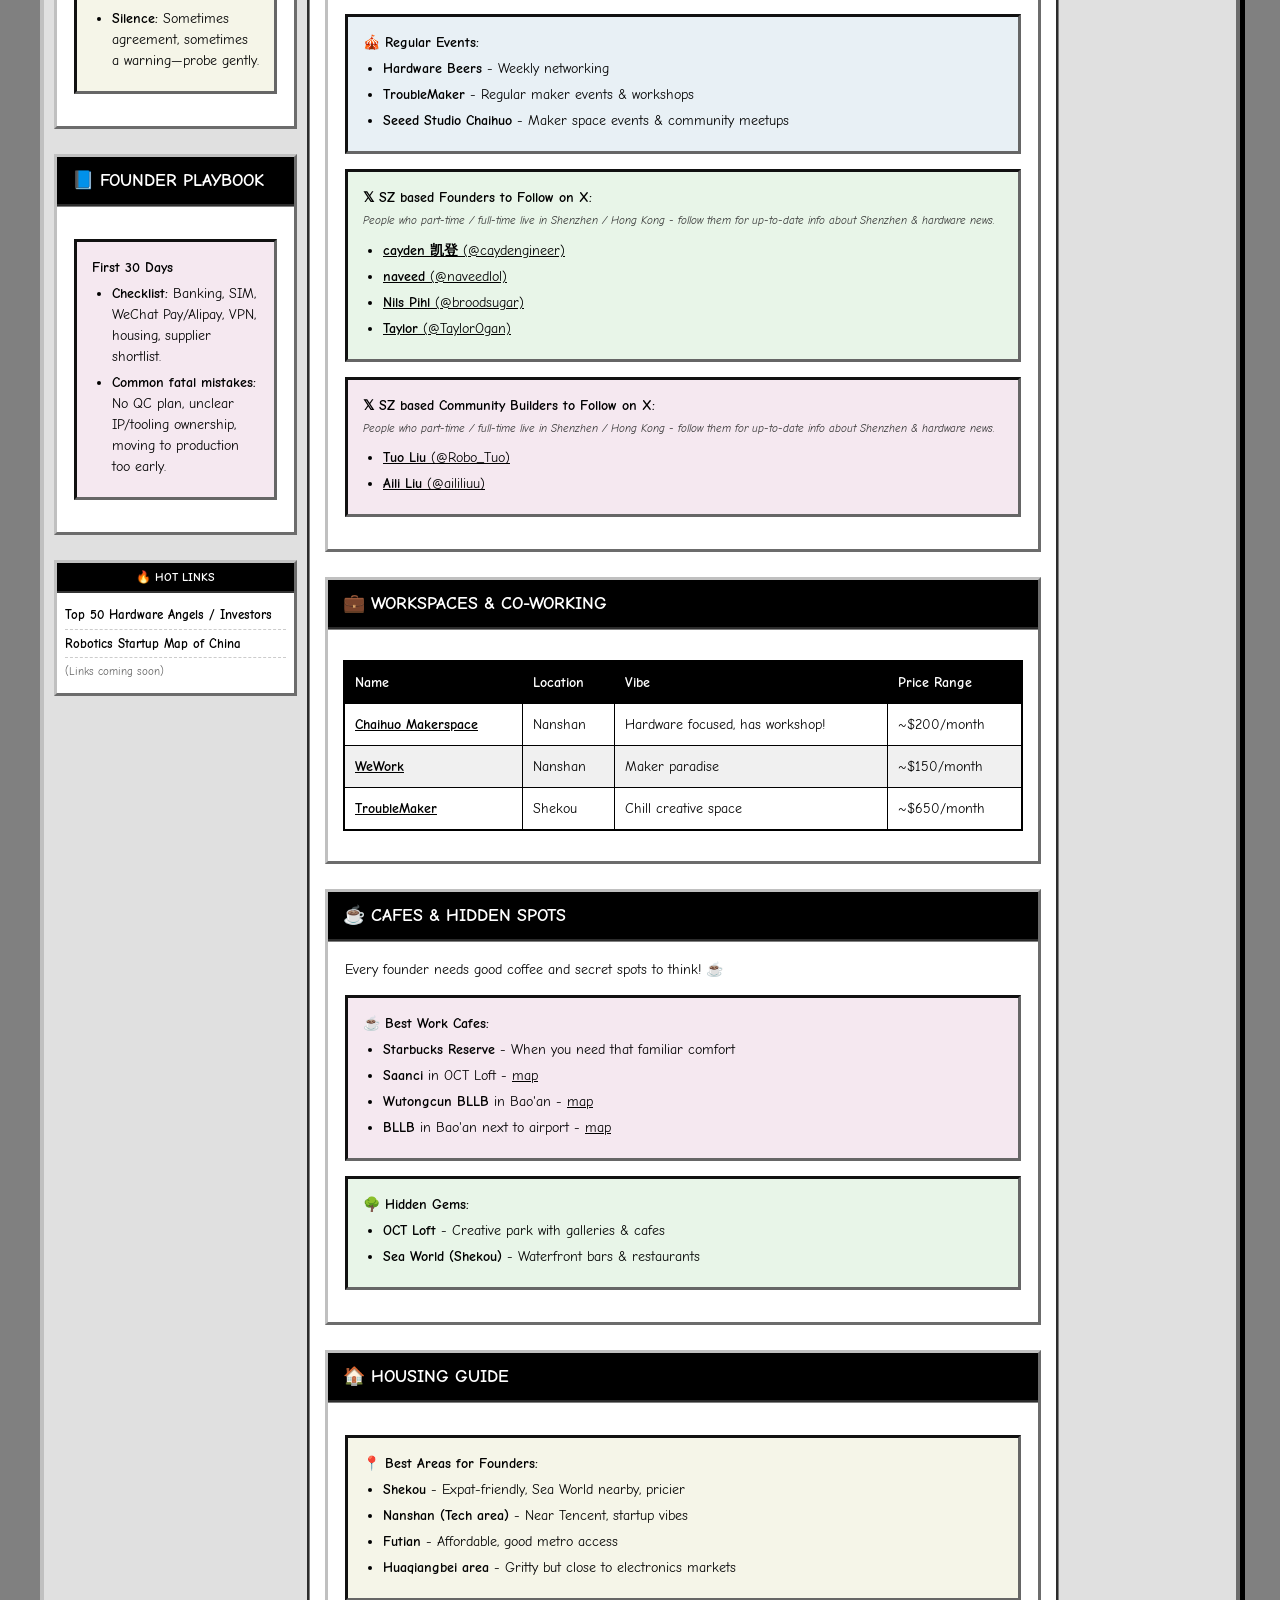
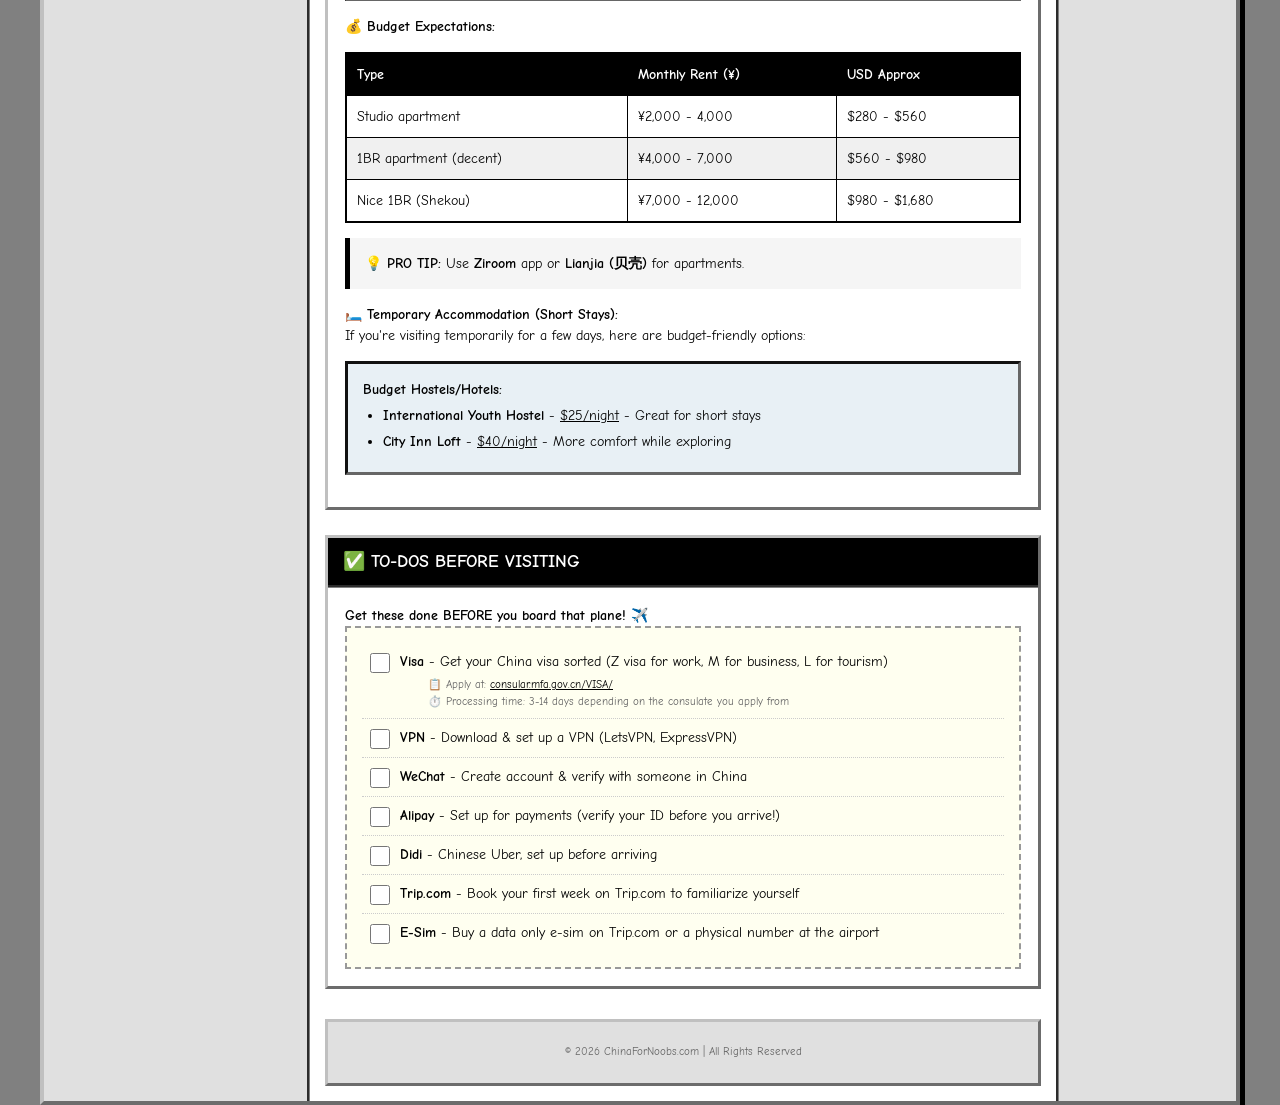
==== commit 1930bc5d: "Update sidebar section to Contributors with Bihan & Claude Changed sidebar title from "SUPPORT" to "" ====
--- a/index.html
+++ b/index.html
@@ -631,9 +631,9 @@
                 </div>
 
                 <div class="sidebar-box">
-                    <div class="sidebar-title">🙏 SUPPORT</div>
+                    <div class="sidebar-title">✨ CONTRIBUTORS</div>
                     <p class="small-text" style="text-align: center; padding: 10px;">
-                        Made by me & Claude
+                        Bihan & Claude
                     </p>
                     <p style="text-align: center;">
                         <a href="https://x.com/bihanmahadewa" target="_blank" class="big-button">Follow on 𝕏</a>
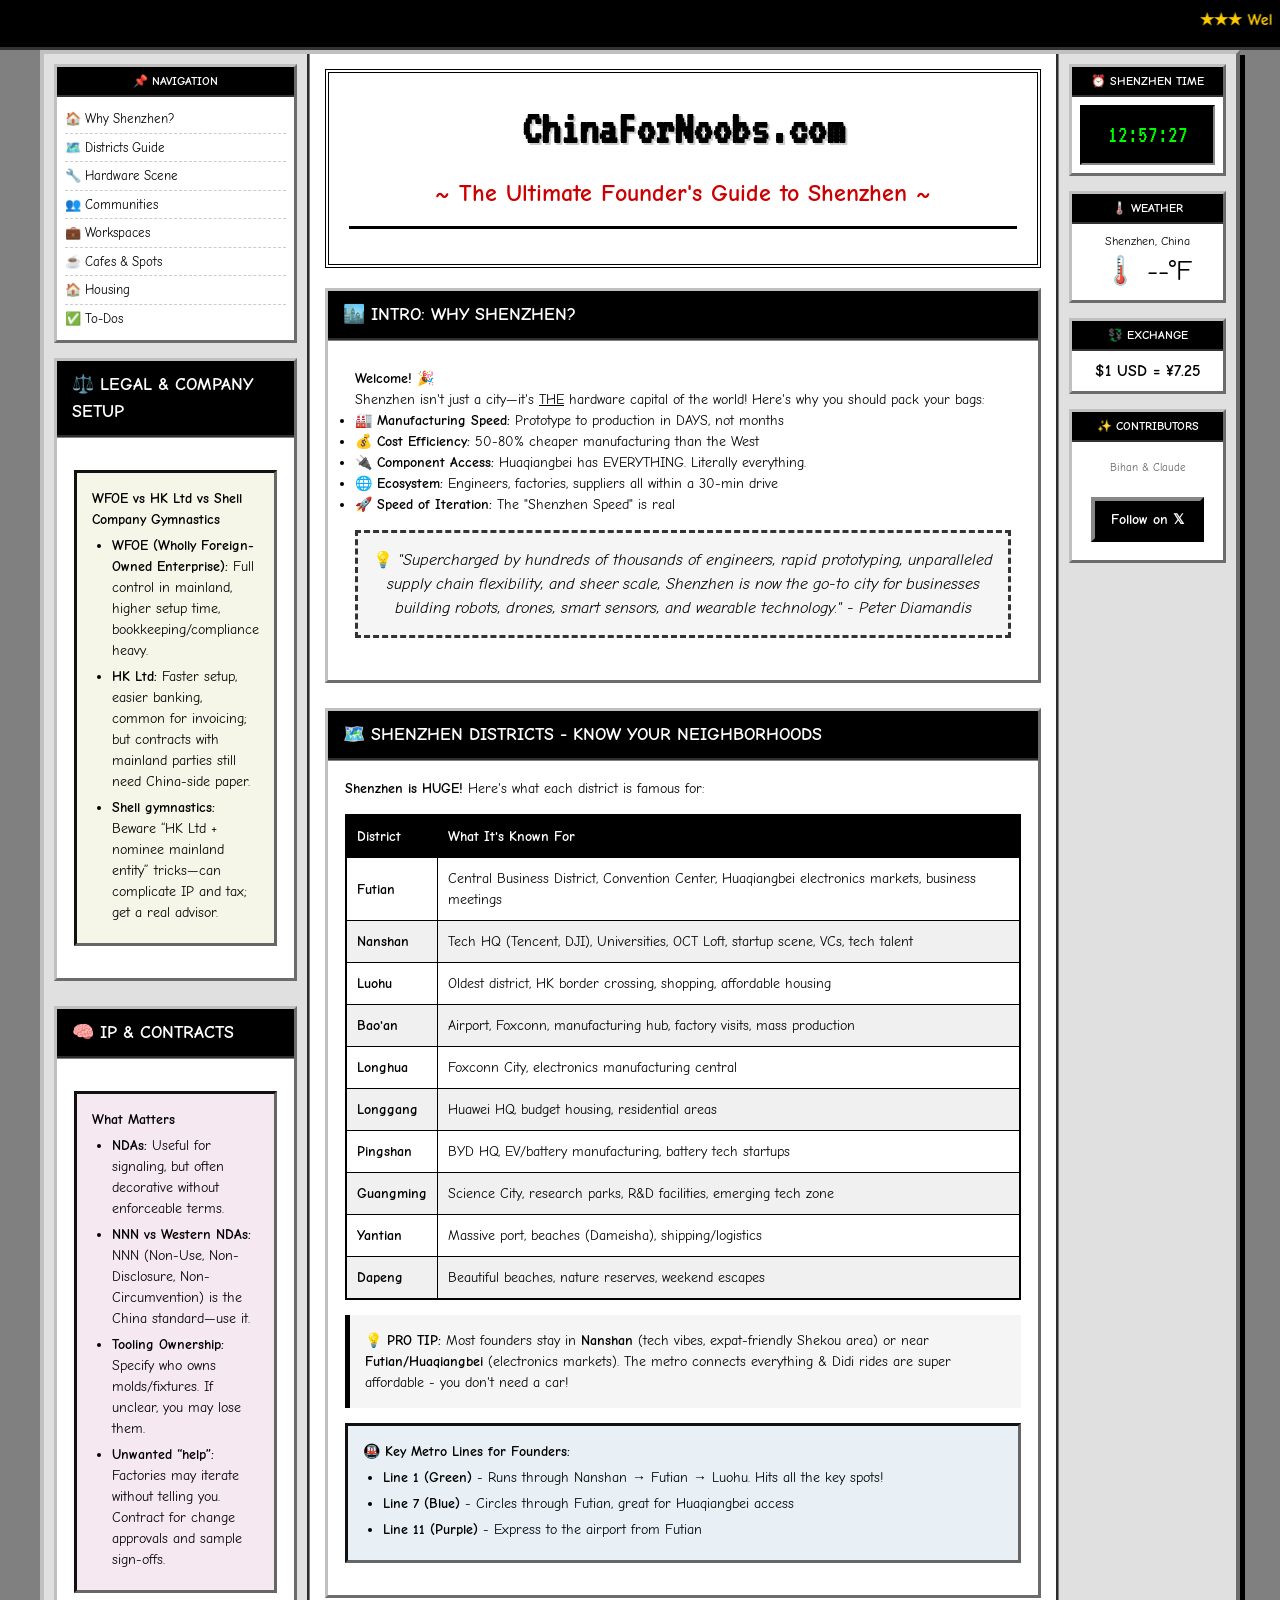
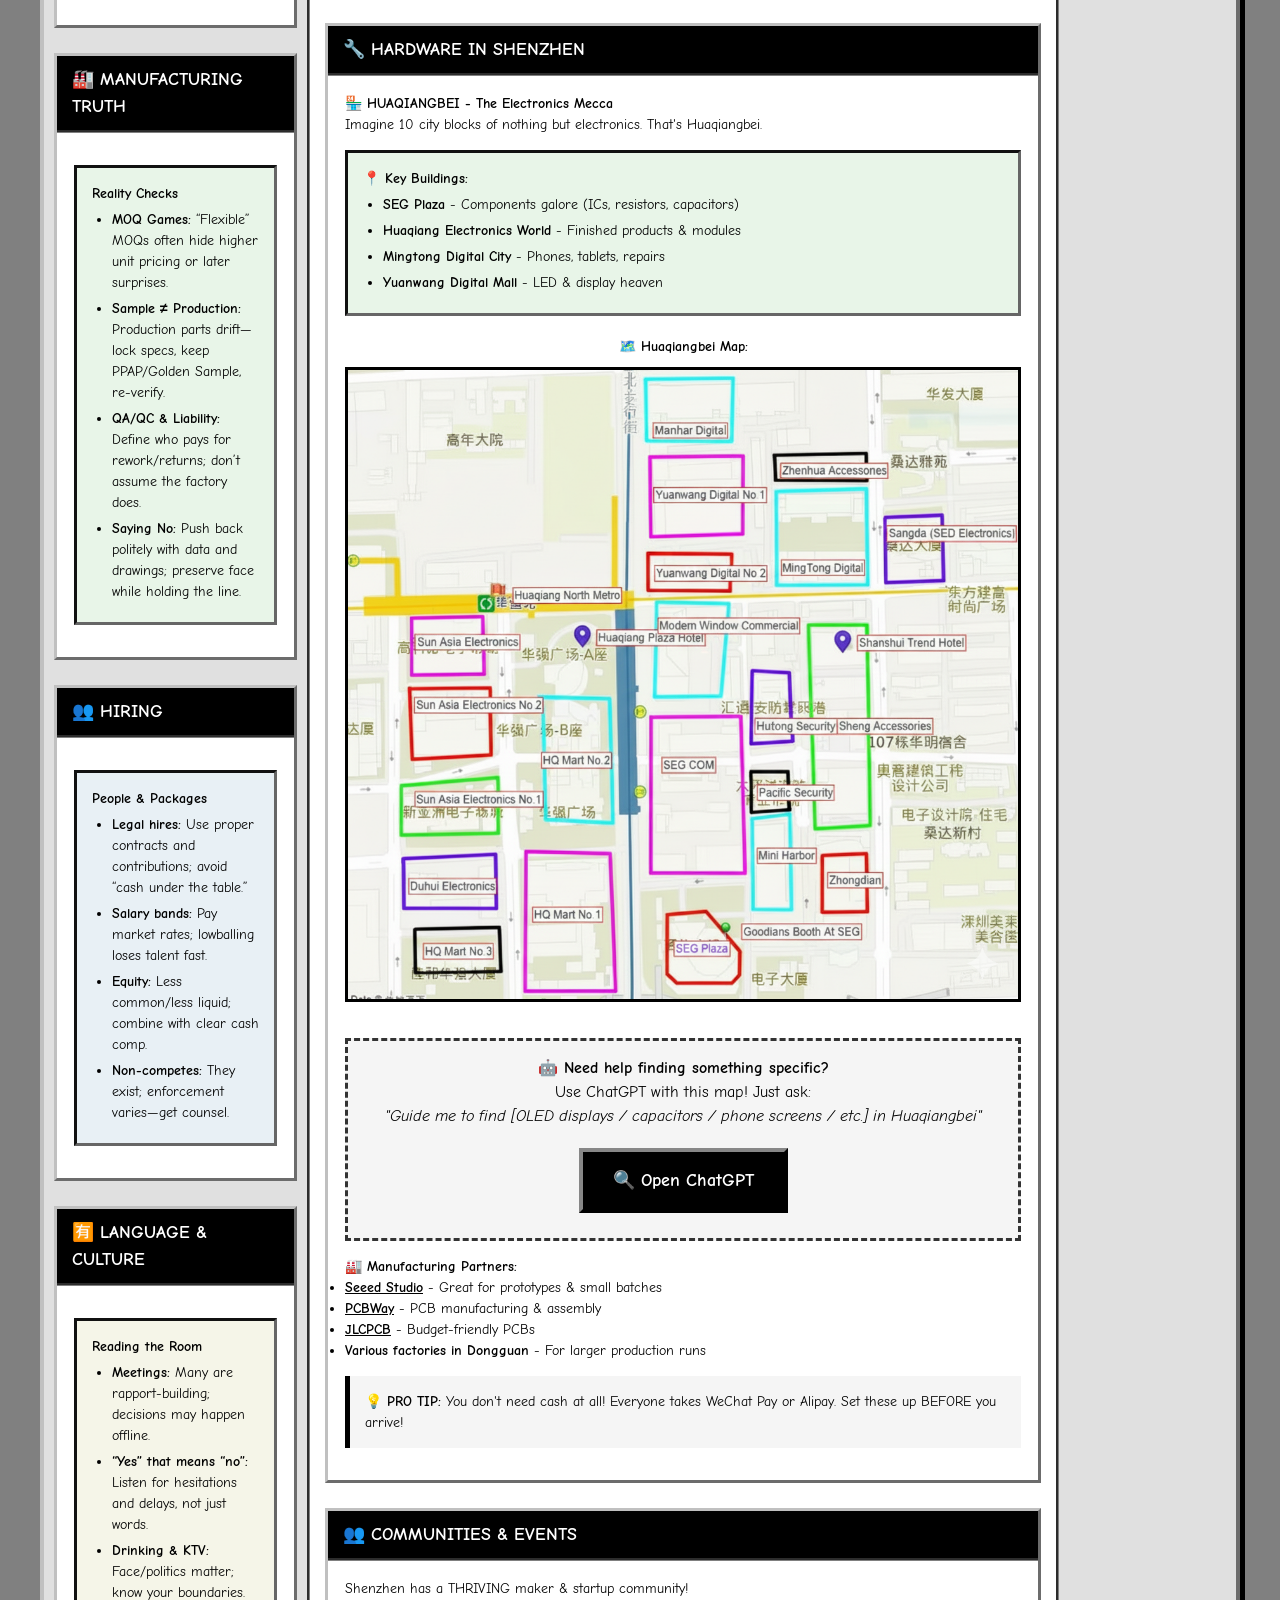
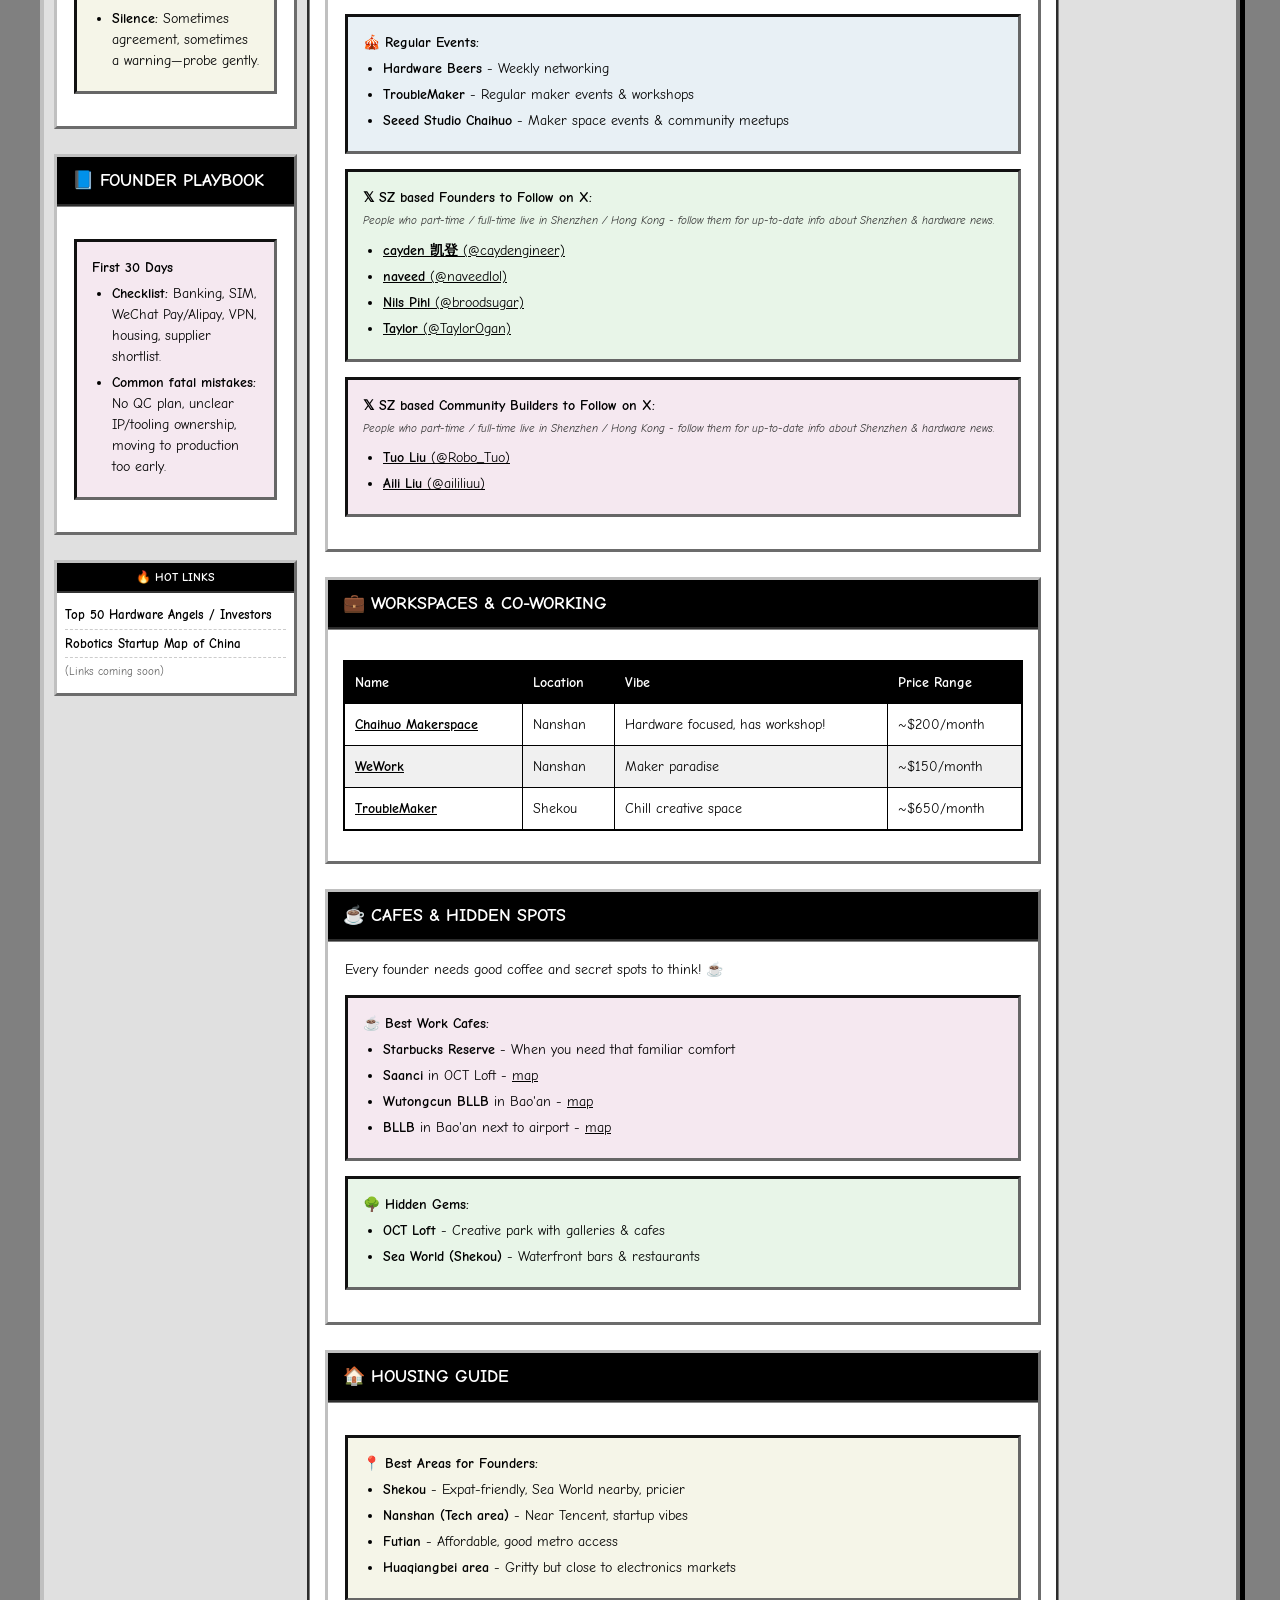
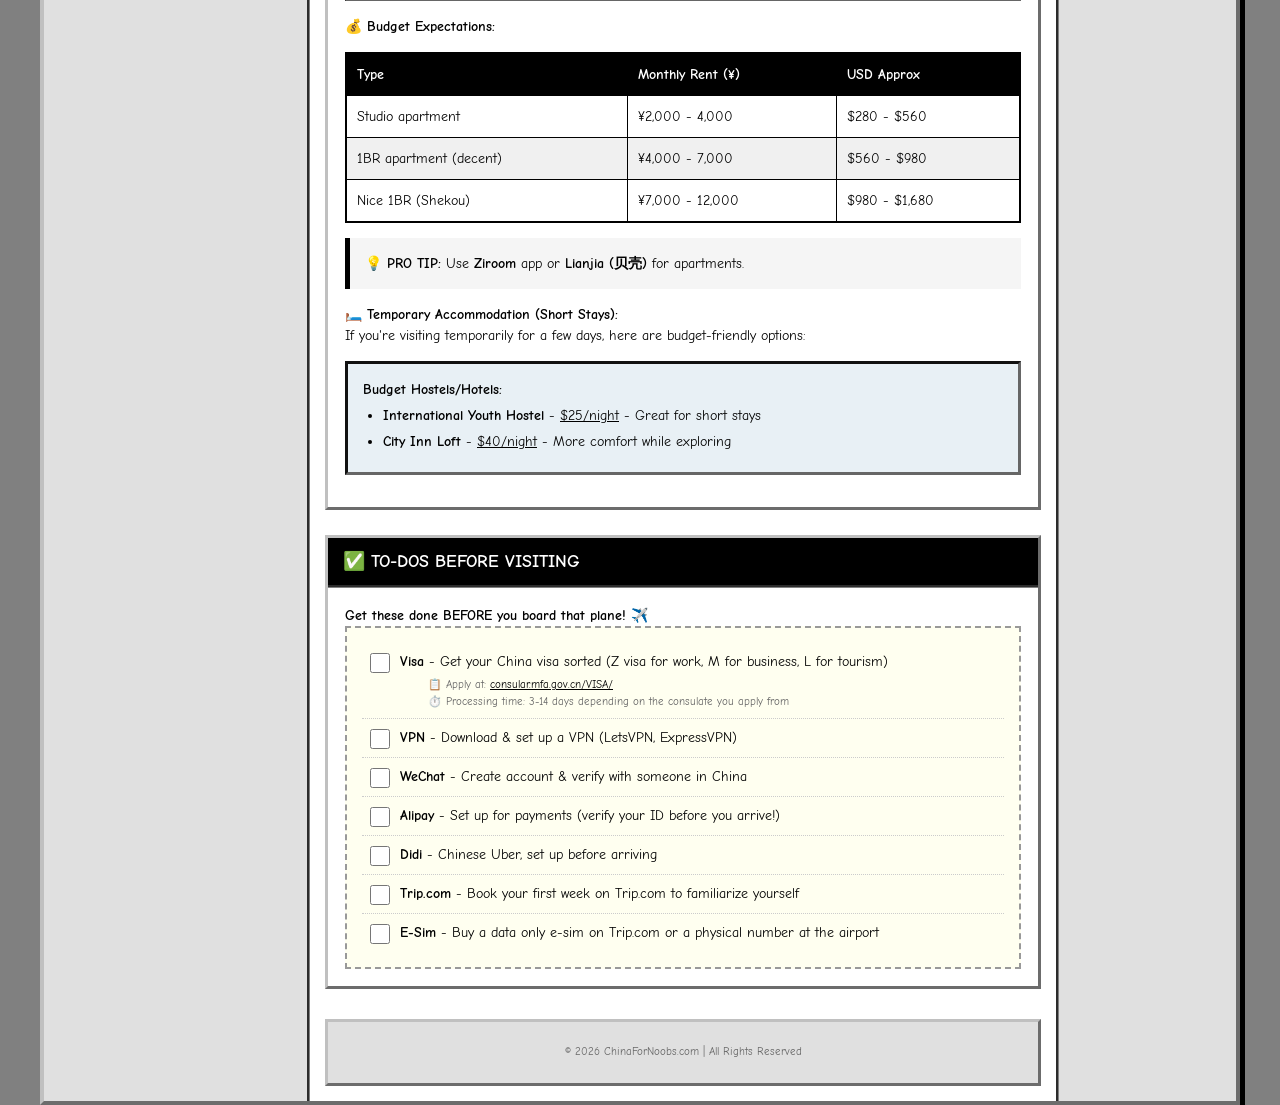
==== commit 3b6f94dc: "Make follow button smaller in contributors section Reduced button font size to 14px and padding to 8" ====
--- a/index.html
+++ b/index.html
@@ -636,7 +636,7 @@
                         Bihan & Claude
                     </p>
                     <p style="text-align: center;">
-                        <a href="https://x.com/bihanmahadewa" target="_blank" class="big-button">Follow on 𝕏</a>
+                        <a href="https://x.com/bihanmahadewa" target="_blank" class="big-button" style="font-size: 14px; padding: 8px 16px;">Follow on 𝕏</a>
                     </p>
                 </div>
             </td>
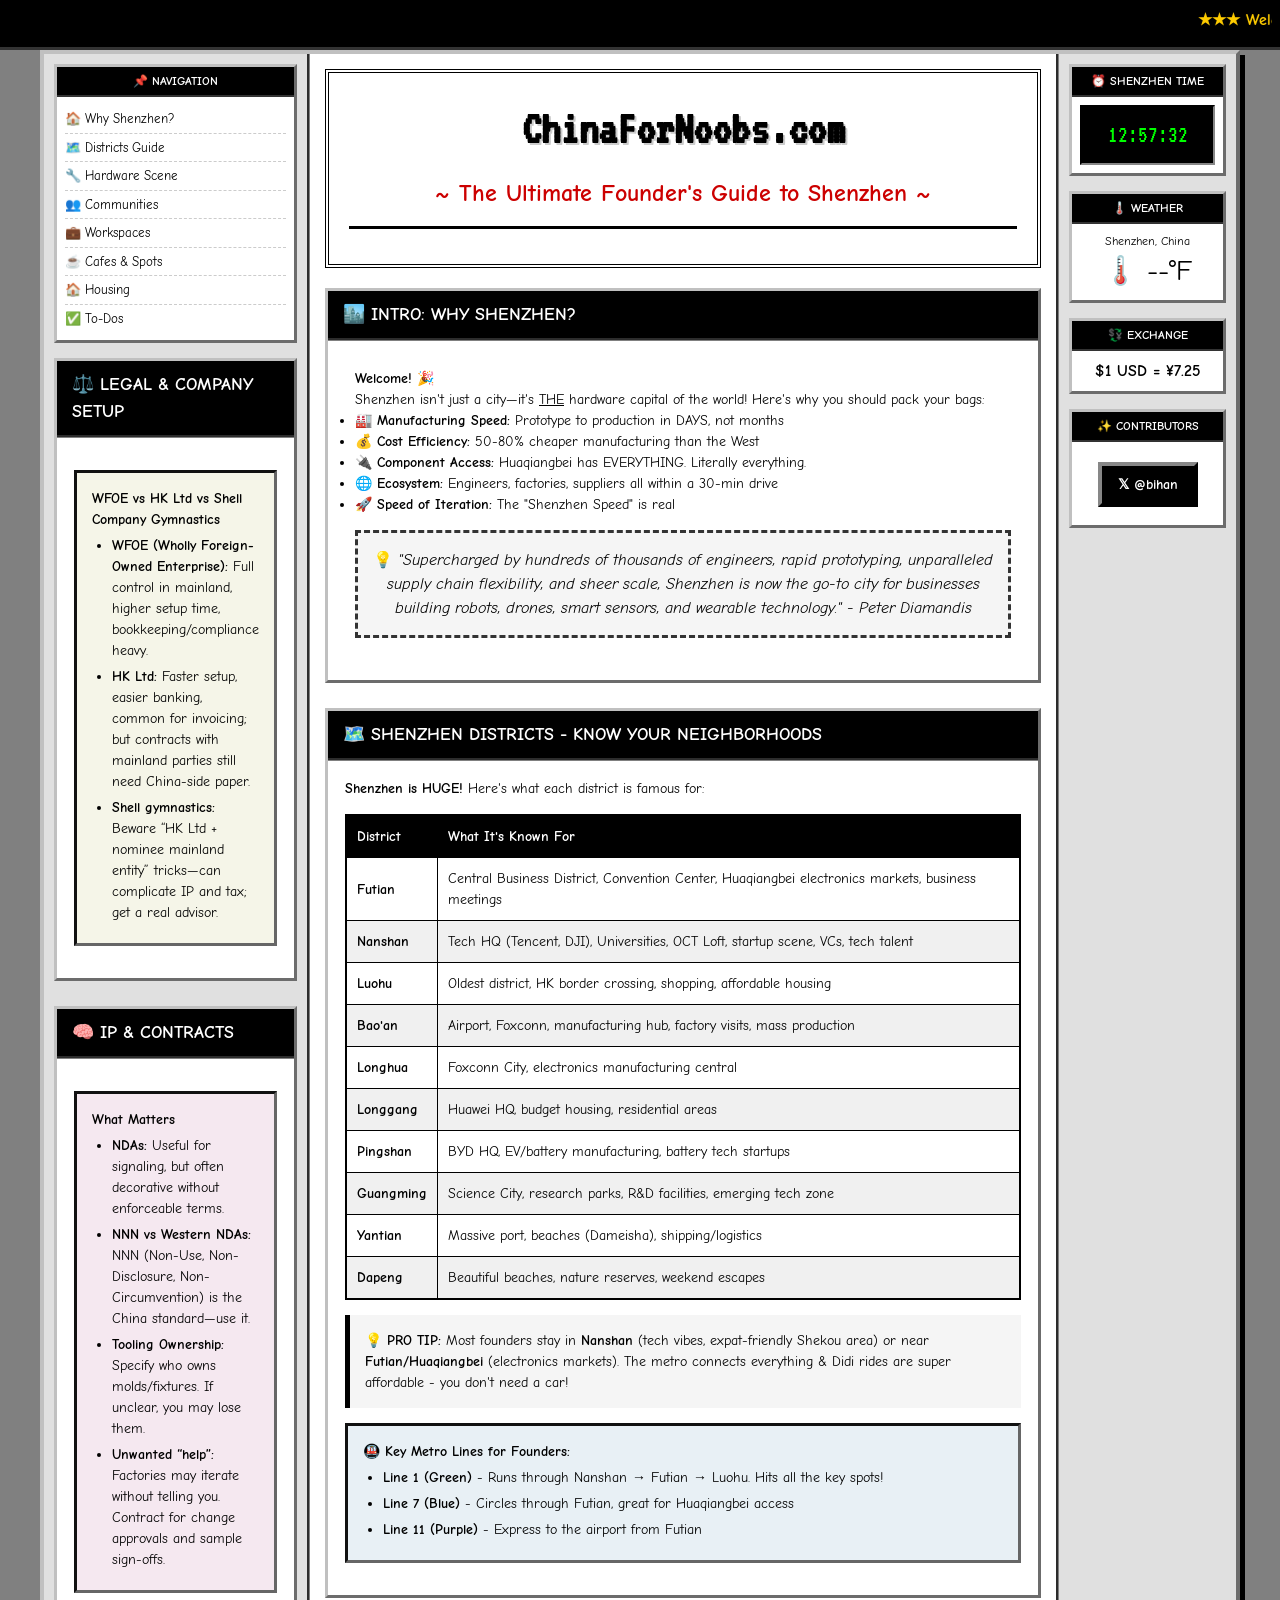
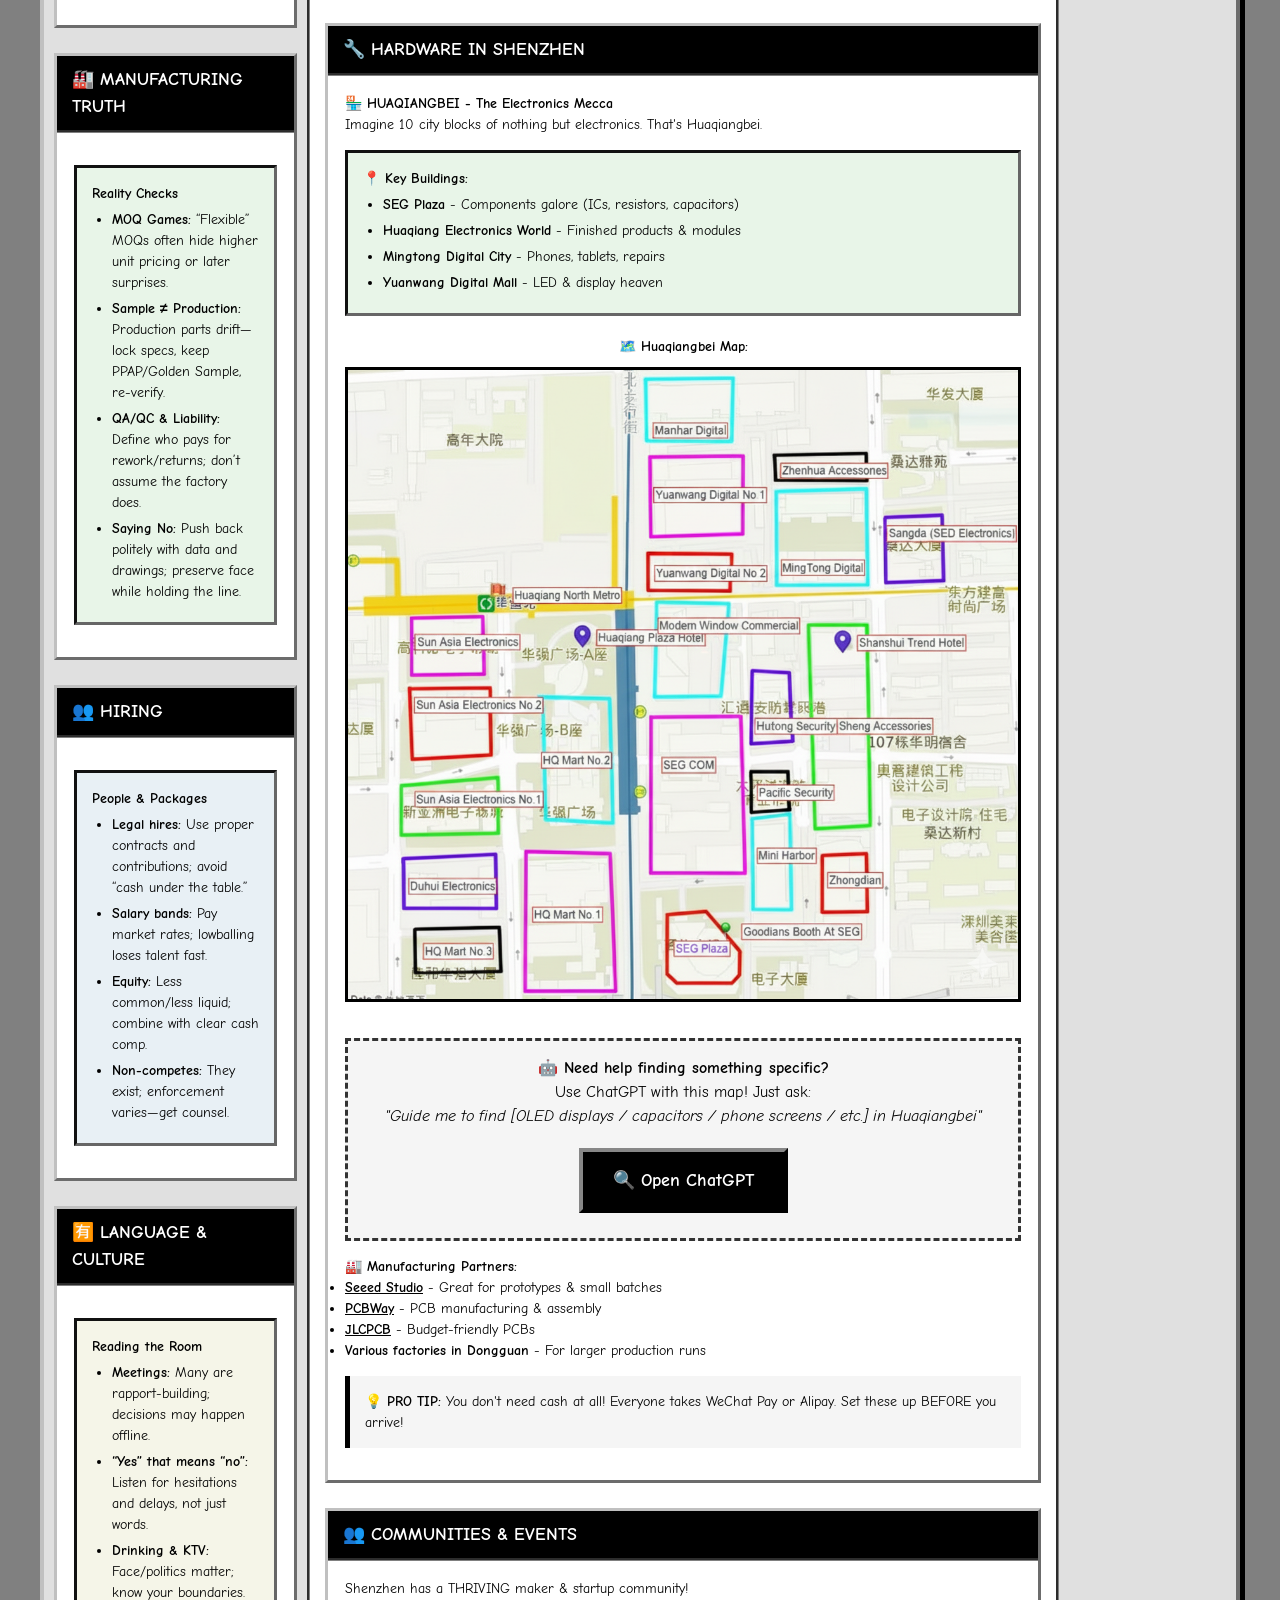
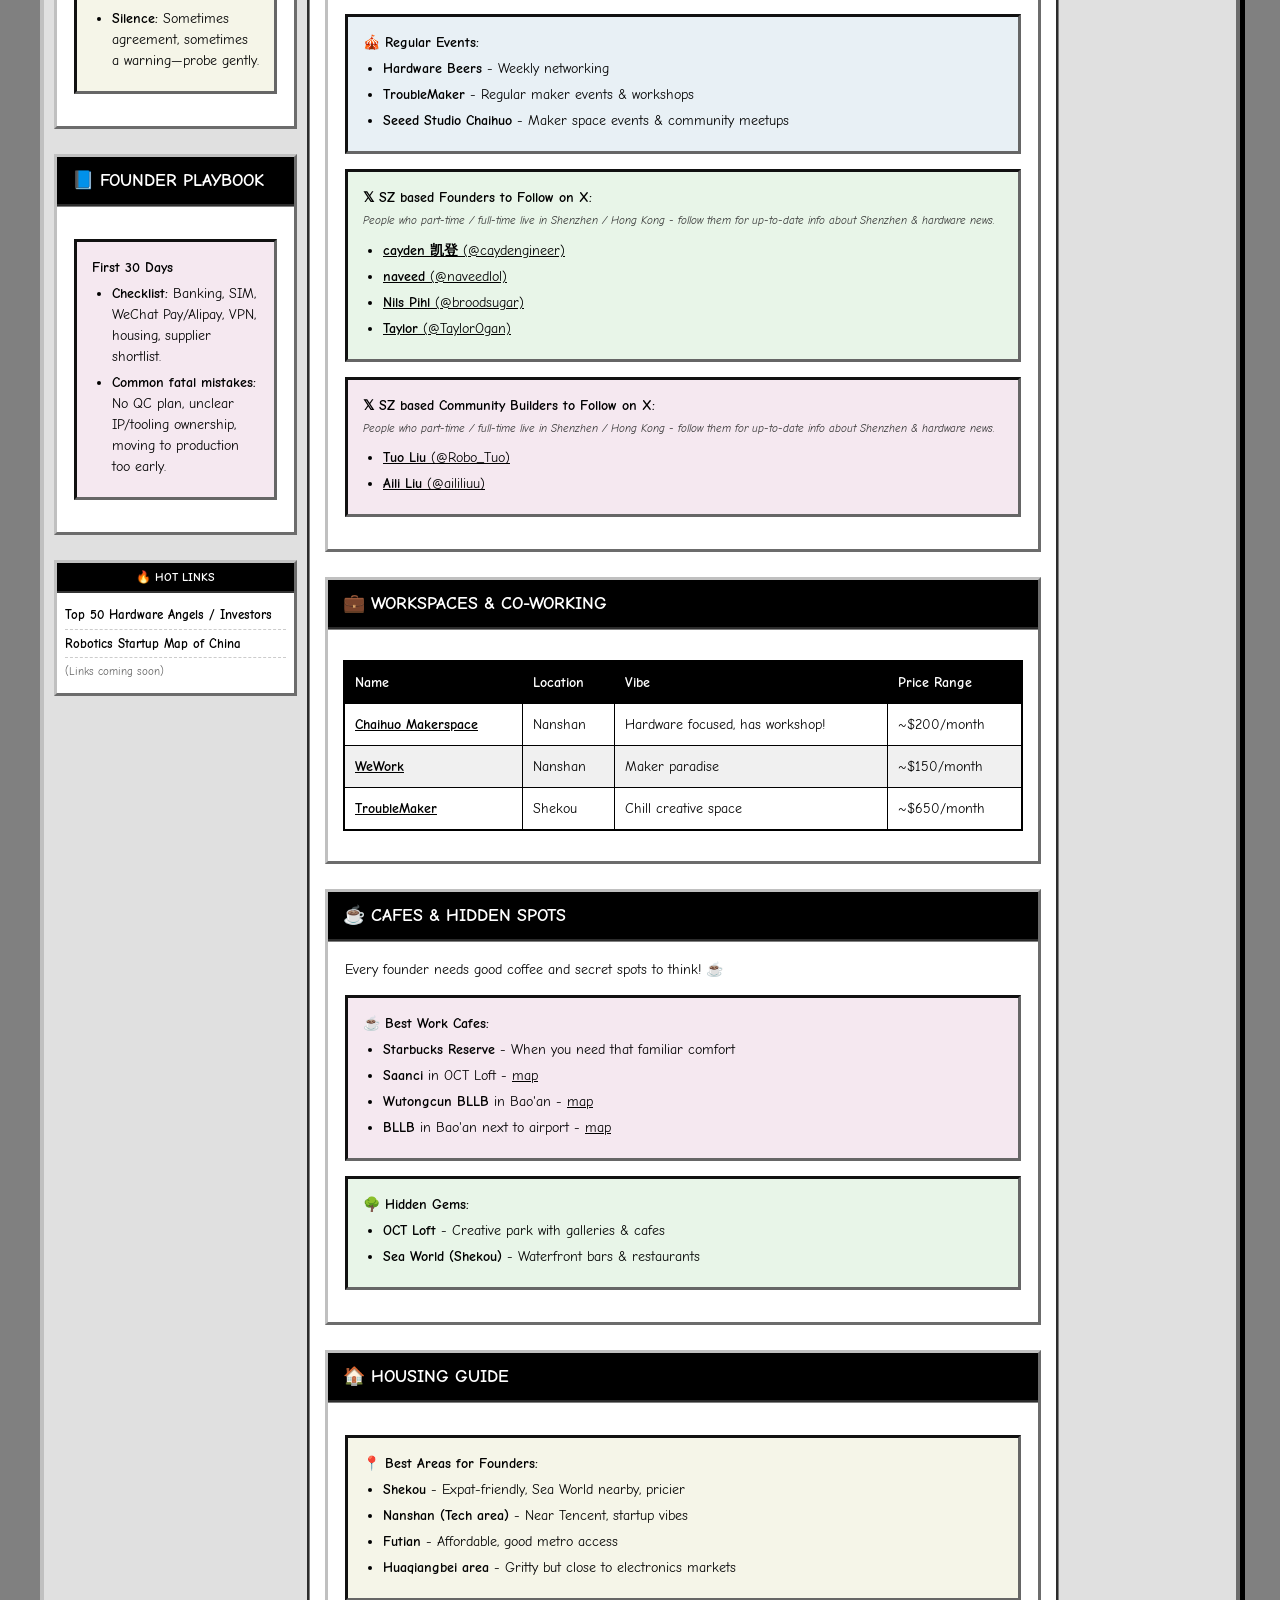
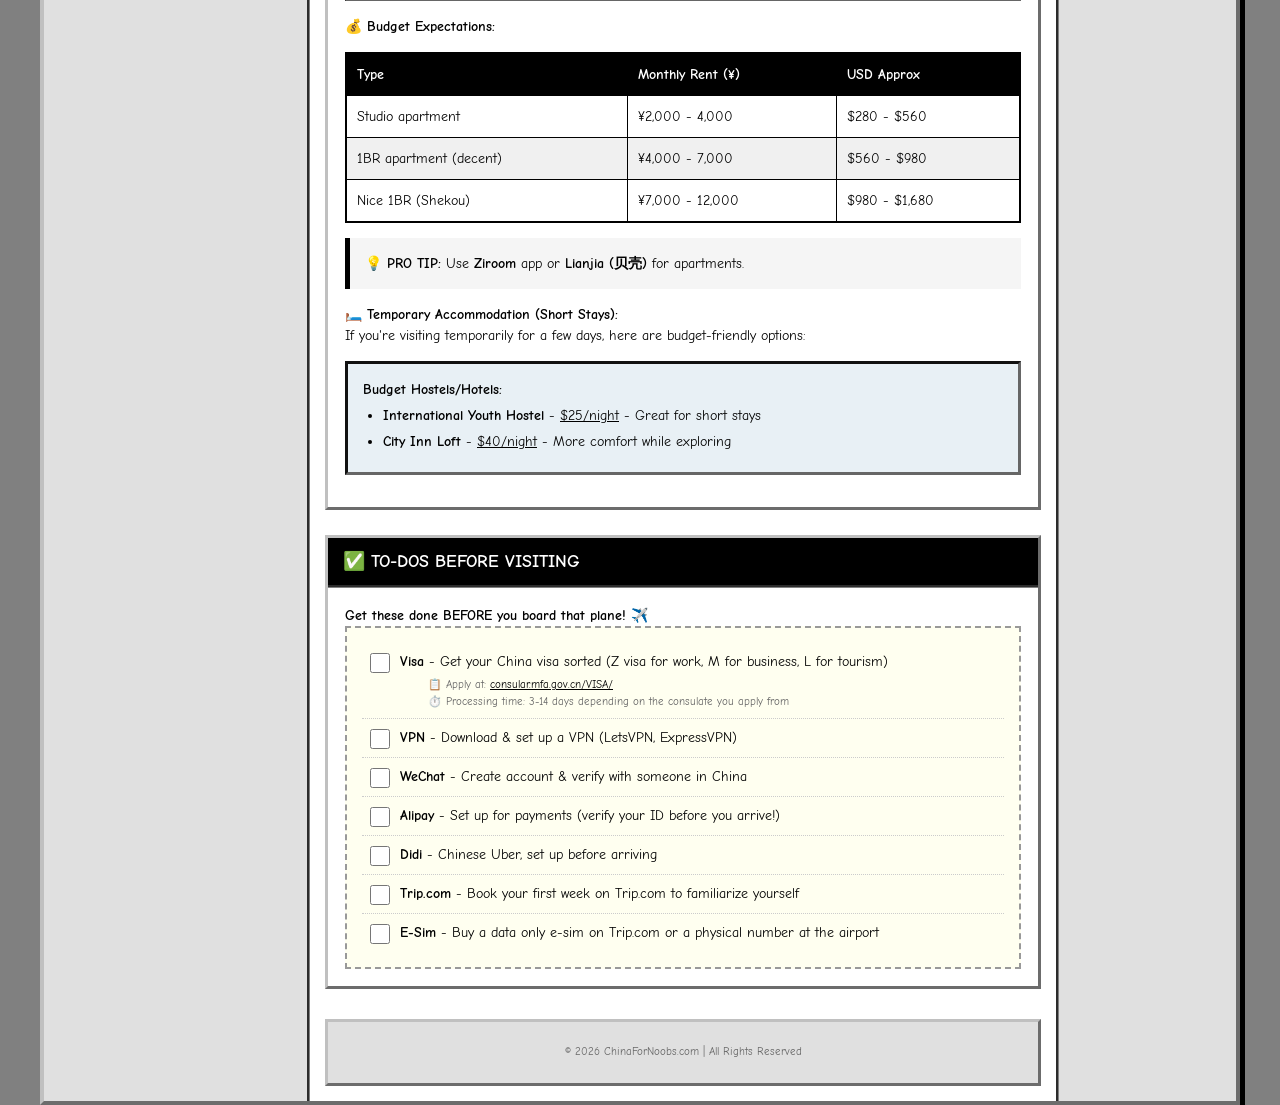
==== commit 85e512bd: "Update contributors section with X handle Removed text and updated button to show "𝕏 @bihan" linking" ====
--- a/index.html
+++ b/index.html
@@ -632,11 +632,8 @@
 
                 <div class="sidebar-box">
                     <div class="sidebar-title">✨ CONTRIBUTORS</div>
-                    <p class="small-text" style="text-align: center; padding: 10px;">
-                        Bihan & Claude
-                    </p>
-                    <p style="text-align: center;">
-                        <a href="https://x.com/bihanmahadewa" target="_blank" class="big-button" style="font-size: 14px; padding: 8px 16px;">Follow on 𝕏</a>
+                    <p style="text-align: center; margin-top: 10px;">
+                        <a href="https://x.com/bihanmahadewa" target="_blank" class="big-button" style="font-size: 14px; padding: 8px 16px;">𝕏 @bihan</a>
                     </p>
                 </div>
             </td>
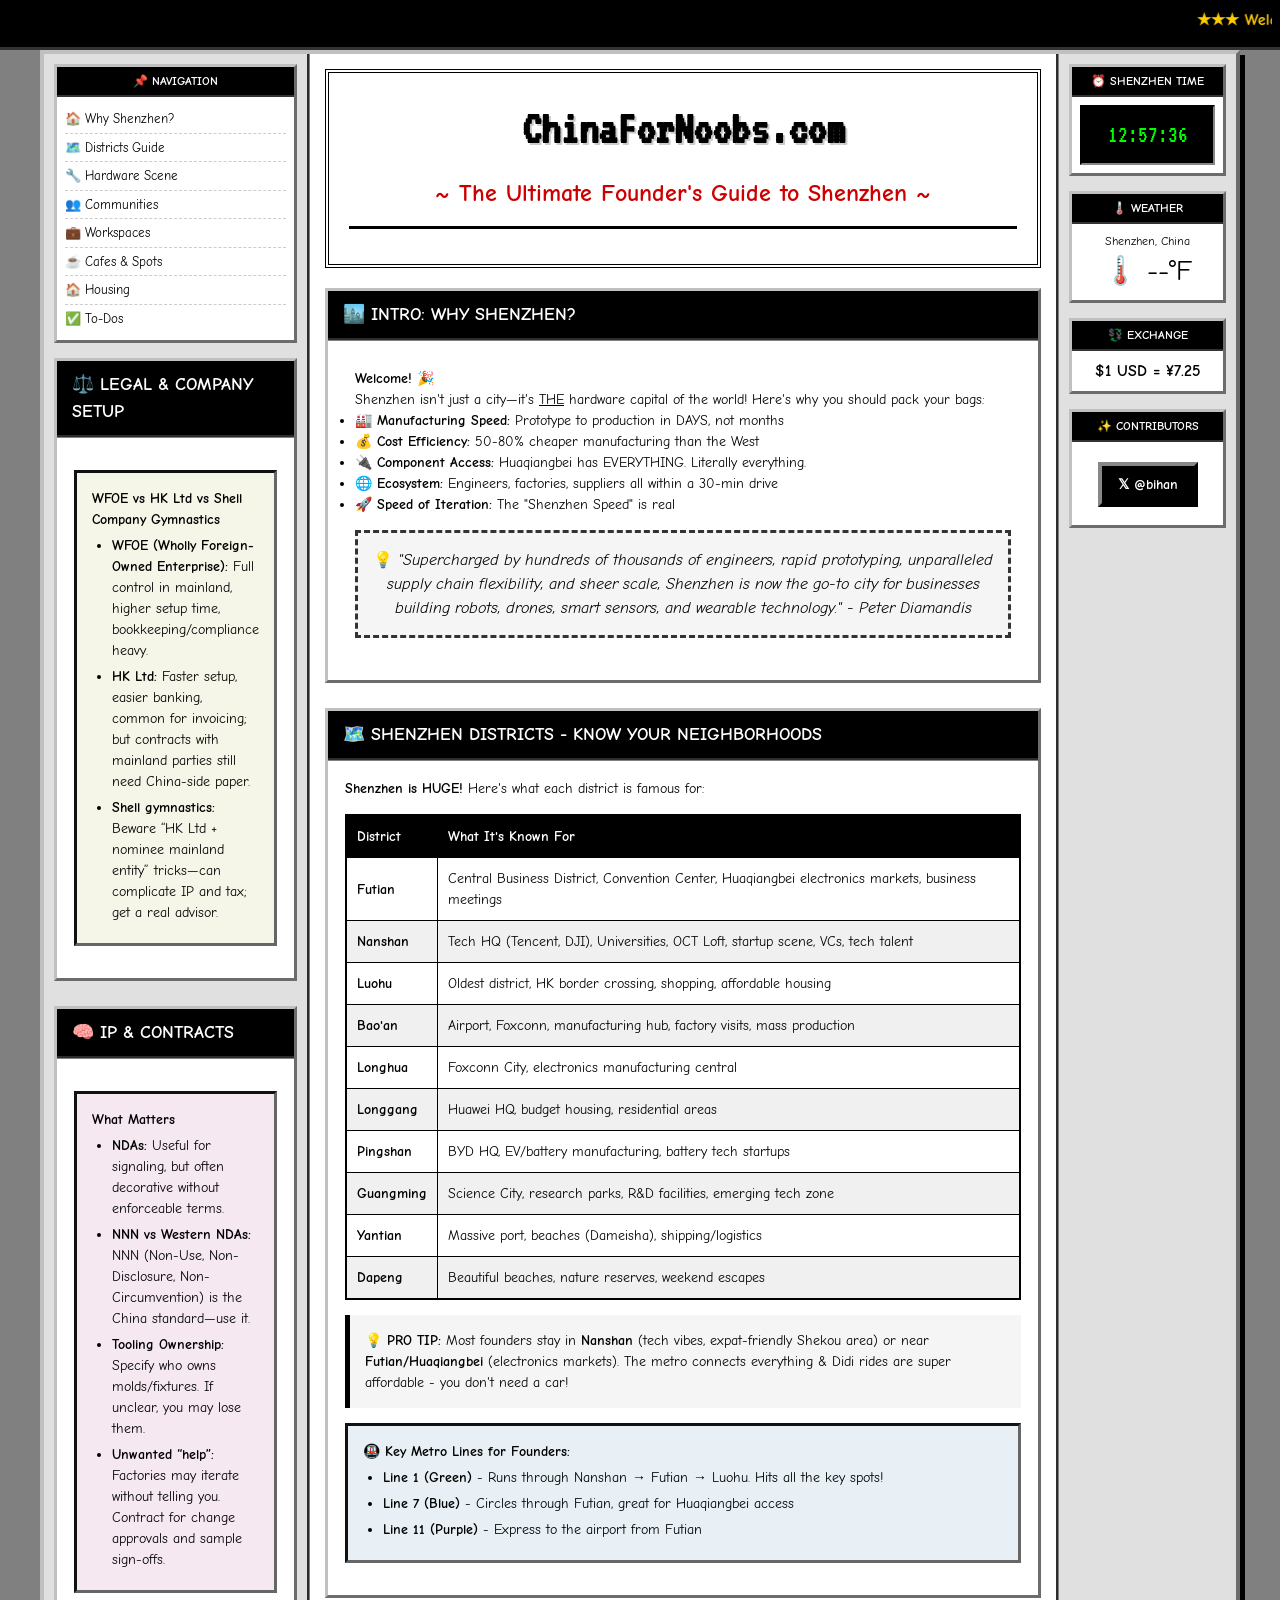
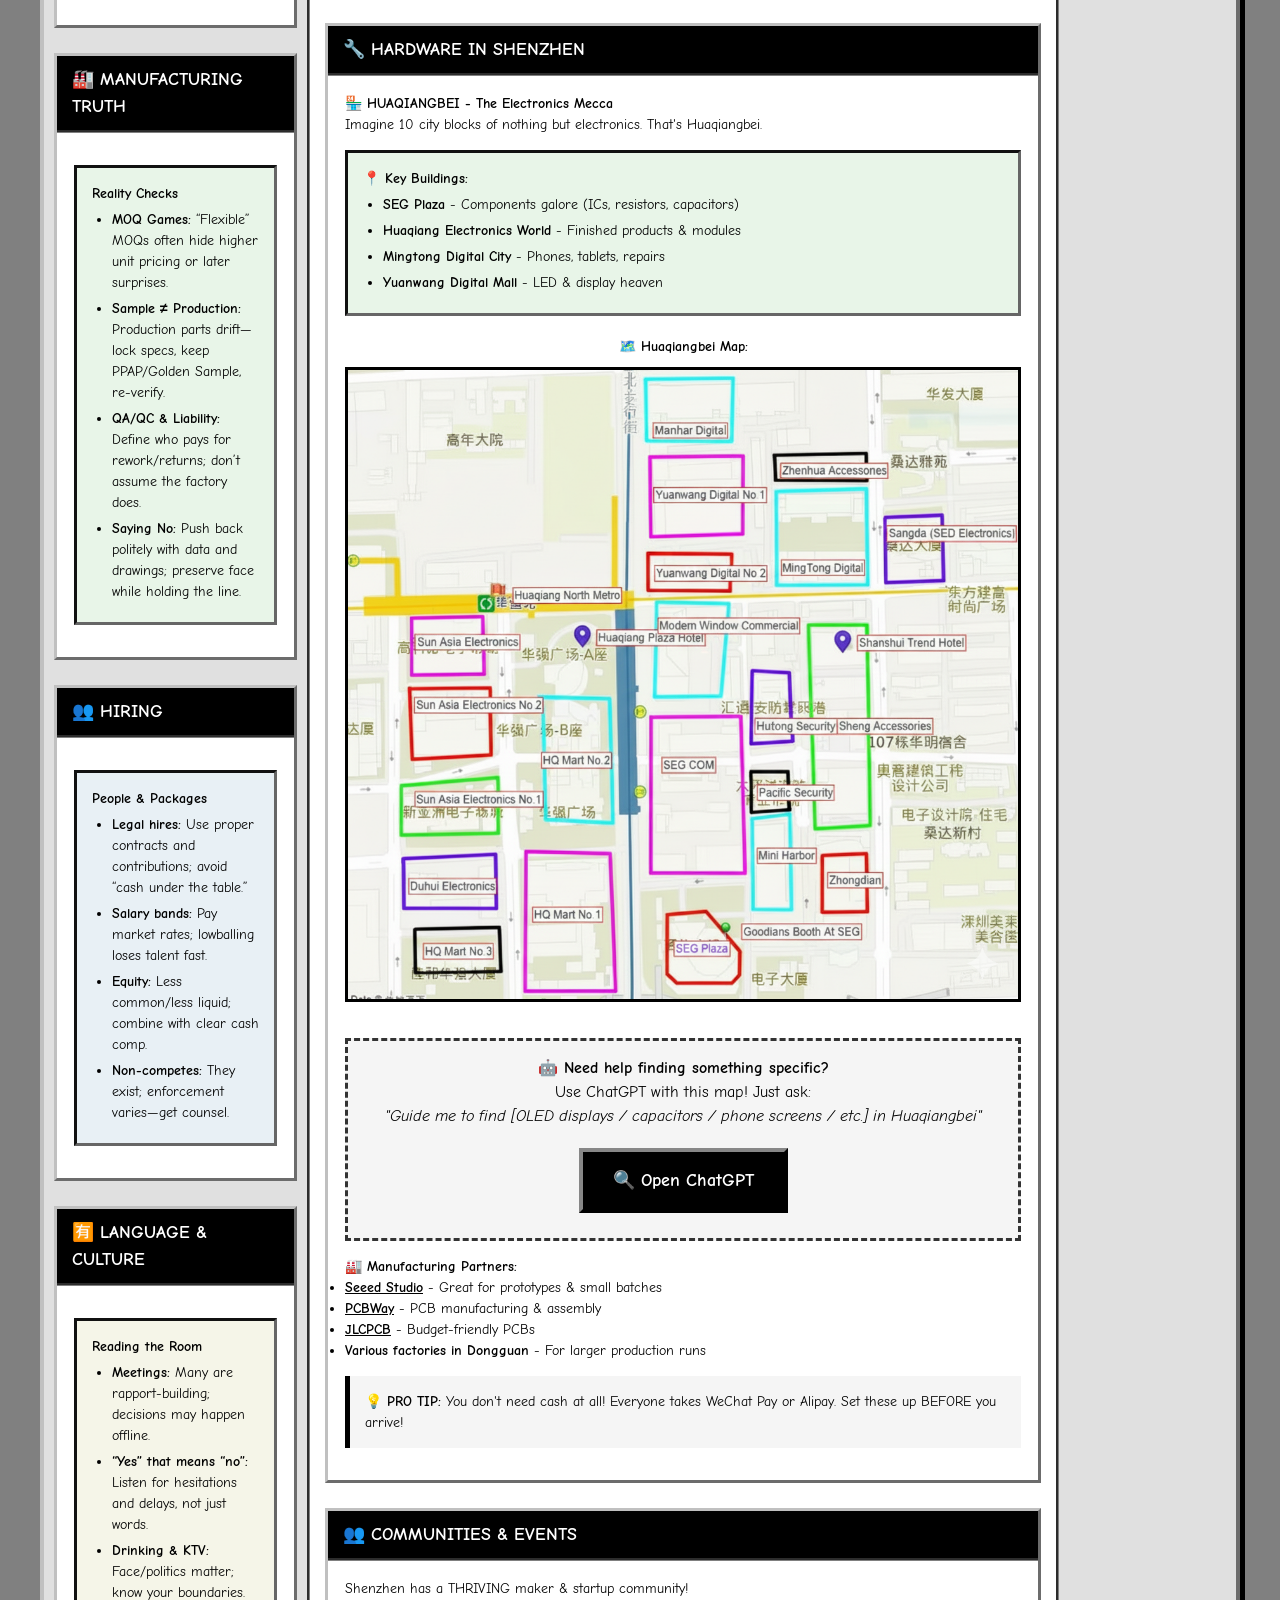
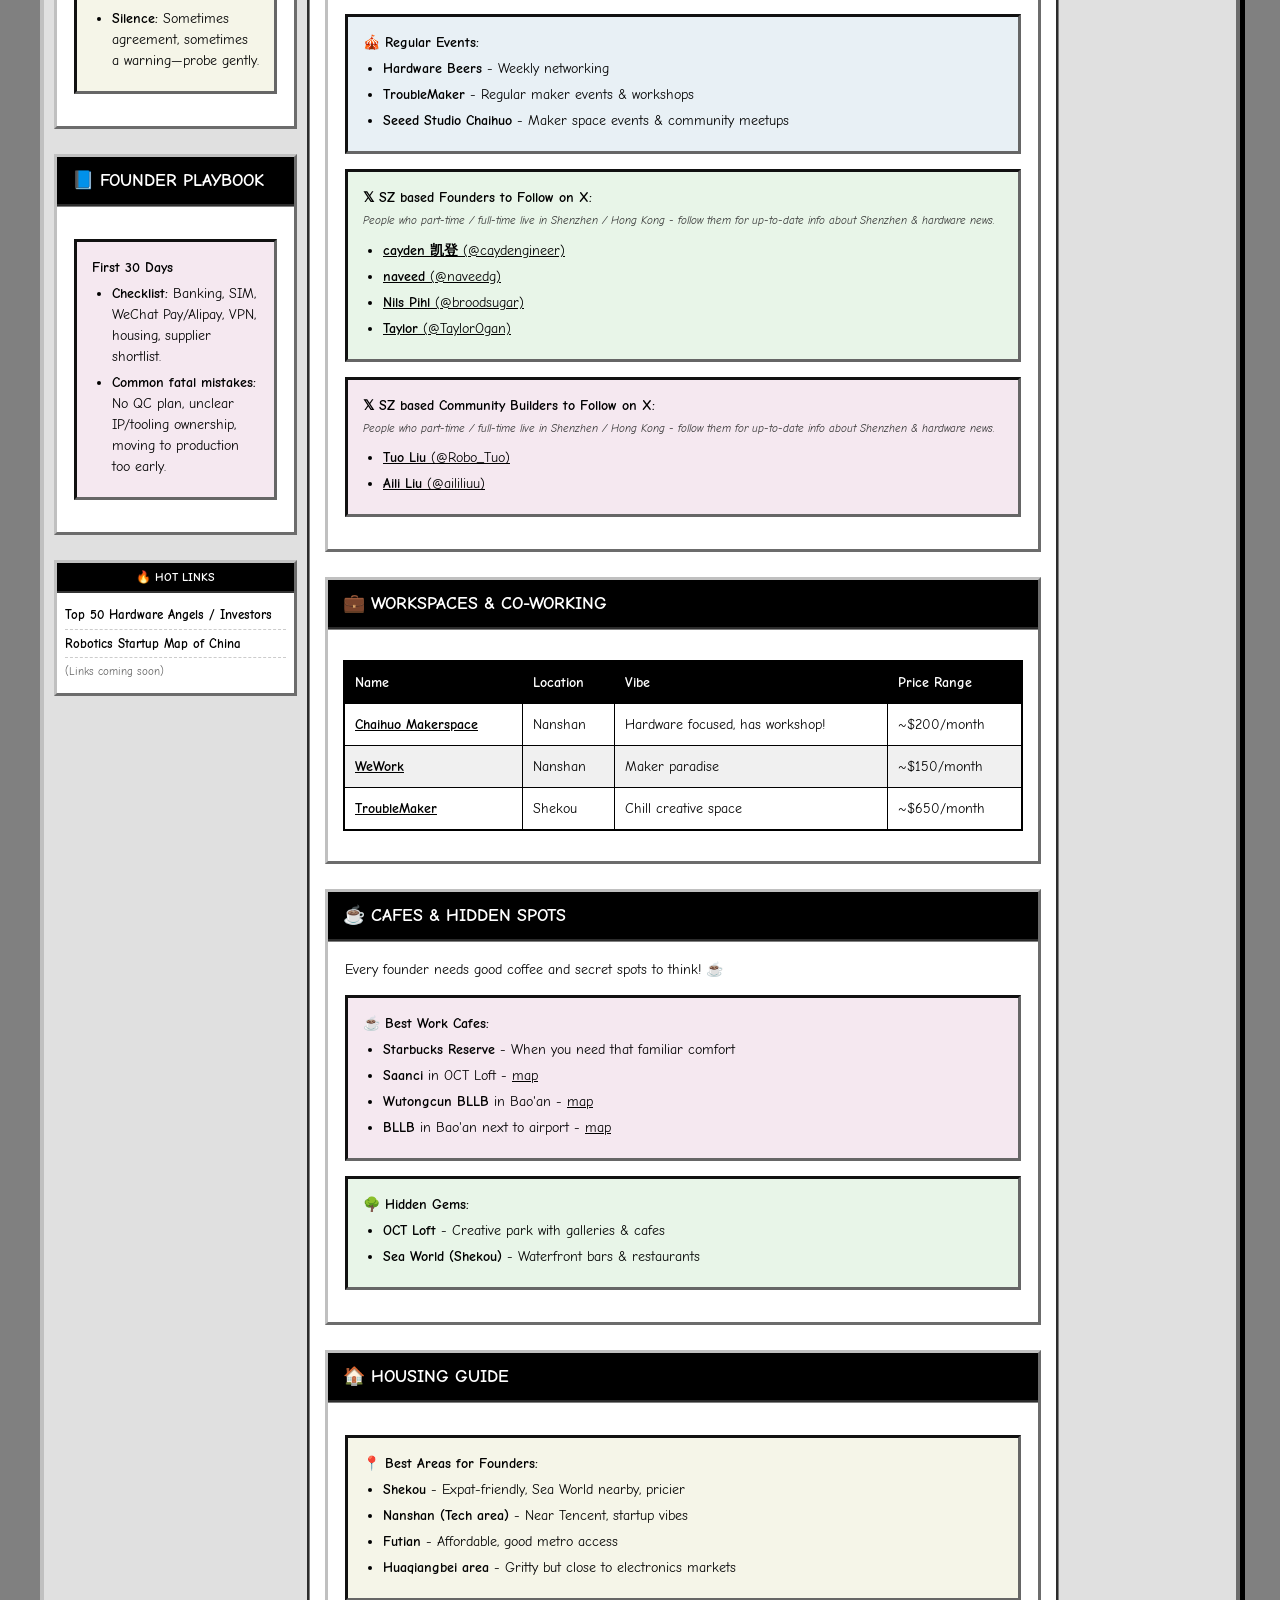
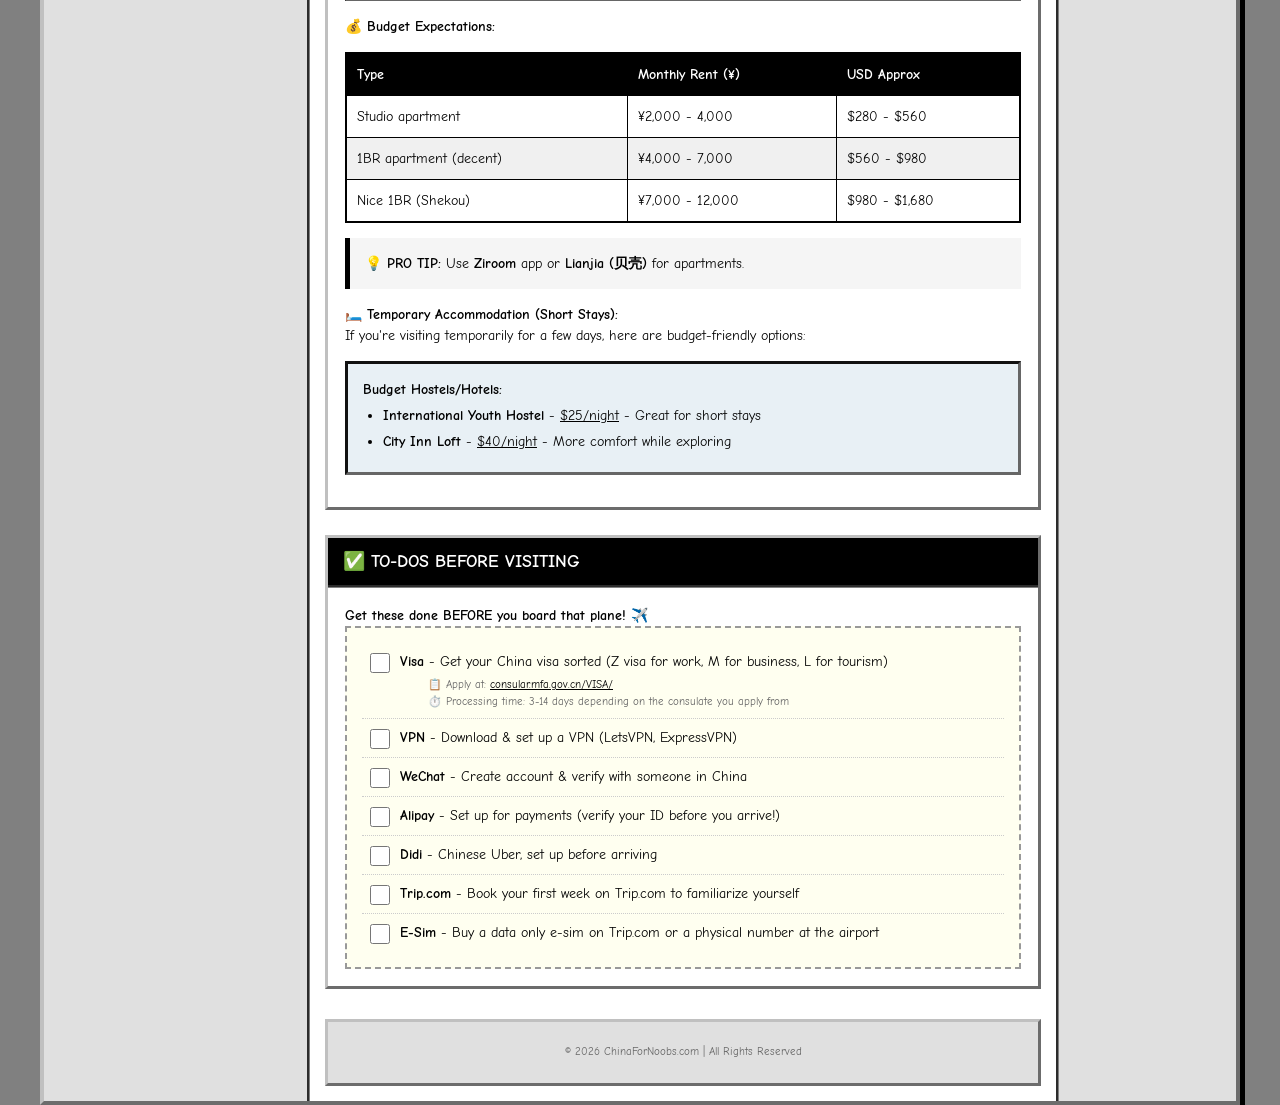
==== commit b1d99ecd: "Update naveed's X handle from naveedlol to naveedg Updated X handle in the SZ based Founders section" ====
--- a/index.html
+++ b/index.html
@@ -385,7 +385,7 @@
                                         <p class="small-text" style="margin: 5px 0 10px 0; color: #333;"><i>People who part-time / full-time live in Shenzhen / Hong Kong - follow them for up-to-date info about Shenzhen & hardware news.</i></p>
                                         <ul>
                                             <li><a href="https://x.com/caydengineer" target="_blank"><b>cayden 凯登</b> (@caydengineer)</a></li>
-                                            <li><a href="https://x.com/naveedlol" target="_blank"><b>naveed</b> (@naveedlol)</a></li>
+                                            <li><a href="https://x.com/naveedg" target="_blank"><b>naveed</b> (@naveedg)</a></li>
                                             <li><a href="https://x.com/broodsugar" target="_blank"><b>Nils Pihl</b> (@broodsugar)</a></li>
                                             <li><a href="https://x.com/TaylorOgan" target="_blank"><b>Taylor</b> (@TaylorOgan)</a></li>
                                         </ul>
